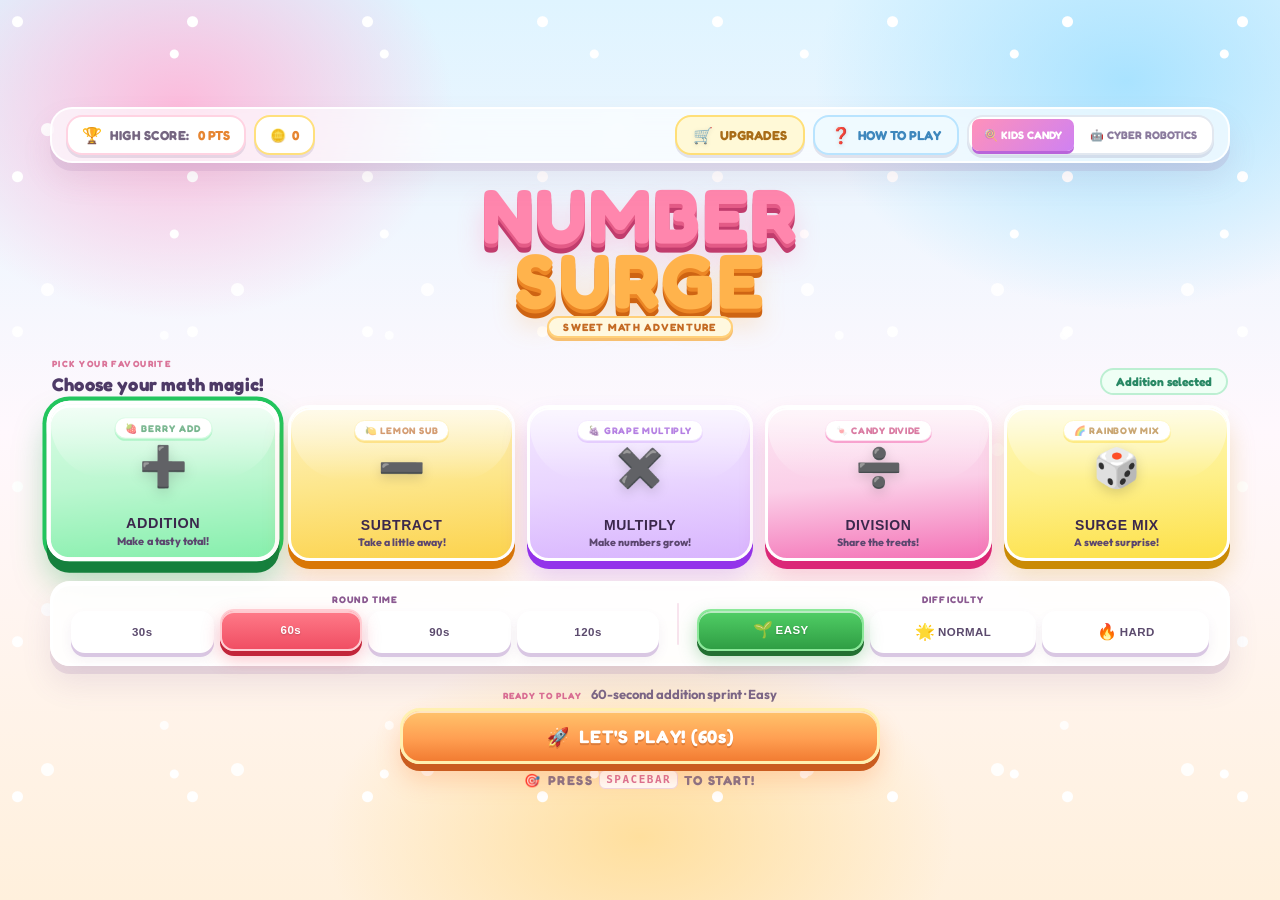
==== index.html @ a786bfa6 "Remove emojis from round time chips for clean centered text in both themes" ====
<!DOCTYPE html>
<html lang="en">

<head>
  <meta charset="UTF-8">
  <meta name="viewport" content="width=device-width, initial-scale=1.0, maximum-scale=1.0, user-scalable=no">
  <meta name="description"
    content="Number Surge — Fun and colorful math blitz game for kids! Solve floating equations and score combos!">
  <meta name="theme-color" content="#e8f4fd">
  <title>🎉 Number Surge — Kids Math Adventure! 🌈</title>
  <link rel="preconnect" href="https://fonts.googleapis.com">
  <link rel="preconnect" href="https://fonts.gstatic.com" crossorigin>
  <link
    href="https://fonts.googleapis.com/css2?family=Fredoka:wght@400;600;700;800;900&family=Outfit:wght@500;700;800;900&family=Press+Start+2P&family=Orbitron:wght@500;700;900&family=Rajdhani:wght@600;700&display=swap"
    rel="stylesheet">
  <link rel="stylesheet" href="style.css">
  <!-- CrazyGames HTML5 SDK v3 -->
  <script src="https://sdk.crazygames.com/crazygames-sdk-v3.js"></script>
</head>

<body>

  <!-- Background Ambient Particle Canvas -->
  <canvas id="ambient-canvas"></canvas>

  <div id="game-wrapper">

    <!-- ===== START SCREEN (AUTHENTIC ARCADE TITLE SCREEN) ===== -->
    <div id="start-screen" class="screen active">

      <!-- Top Title Screen Bar with Highscore and Theme Switcher -->
      <div class="title-top-bar">
        <div class="title-top-left-stats">
          <div class="title-highscore-pill">
            <span class="trophy-icon">🏆</span>
            <span class="hs-txt">HIGH SCORE:</span>
            <span id="start-highscore" class="hs-num">0 PTS</span>
          </div>
          <div class="title-coins-pill">
            <span class="coin-icon">🪙</span>
            <span id="coins-display" class="coin-num">0</span>
          </div>
        </div>

        <div class="title-actions-bar">
          <button id="shop-btn" class="shop-btn" aria-label="Shop & Upgrades" title="Shop & Upgrades"><span
              class="nav-icon nav-shop-icon" aria-hidden="true">🛒</span><span
              class="nav-label">UPGRADES</span></button>
          <button id="how-to-play-btn" class="help-btn" aria-label="How to Play" title="How to Play"><span
              class="nav-icon nav-help-icon" aria-hidden="true">❓</span><span class="nav-label">HOW TO
              PLAY</span></button>
          <div class="theme-switcher-bar">
            <button class="theme-btn active" data-theme="kids" title="Kids Candy Theme">🍭 KIDS CANDY</button>
            <button class="theme-btn" data-theme="robotics" title="Cyber Robotics Theme">🤖 CYBER ROBOTICS</button>
          </div>
        </div>
      </div>

      <!-- Main Arcade Title Core -->
      <div class="arcade-title-stage">

        <!-- 3D Extruded Logo Block -->
        <div class="title-logo-block">
          <div class="logo-deco logo-deco-left">🌟</div>
          <div class="logo-deco logo-deco-right">🌟</div>
          <h1 class="game-logo-3d">
            <span class="logo-row-1">NUMBER</span>
            <span class="logo-row-2">SURGE</span>
          </h1>
          <div class="logo-subline">SWEET MATH ADVENTURE</div>
        </div>

        <!-- Arcade Operation Mode Selector -->
        <div class="arcade-mode-panel">
          <div class="setup-section-heading">
            <div>
              <span class="eyebrow">PICK YOUR FAVOURITE</span>
              <h2>Choose your math magic!</h2>
            </div>
            <span class="selection-status" aria-live="polite">Addition selected</span>
          </div>
          <div class="arcade-mode-selector" id="mode-grid" role="group" aria-label="Game mode selector">
            <!-- Addition Card -->
            <button class="arcade-card mode-add active" data-mode="addition" aria-pressed="true">
              <div class="card-glow-bg"></div>
              <div class="card-pill">🍓 BERRY ADD</div>
              <div class="card-glyph">➕</div>
              <div class="card-info">
                <span class="card-name">ADDITION</span>
                <span class="card-tagline">Make a tasty total!</span>
              </div>
              <div class="card-check-tag">⭐ LET'S GO!</div>
            </button>

            <!-- Subtraction Card -->
            <button class="arcade-card mode-sub" data-mode="subtraction" aria-pressed="false">
              <div class="card-glow-bg"></div>
              <div class="card-pill">🍋 LEMON SUB</div>
              <div class="card-glyph">➖</div>
              <div class="card-info">
                <span class="card-name">SUBTRACT</span>
                <span class="card-tagline">Take a little away!</span>
              </div>
              <div class="card-check-tag">⭐ LET'S GO!</div>
            </button>

            <!-- Multiplication Card -->
            <button class="arcade-card mode-mult" data-mode="multiplication" aria-pressed="false">
              <div class="card-glow-bg"></div>
              <div class="card-pill">🍇 GRAPE MULTIPLY</div>
              <div class="card-glyph">✖️</div>
              <div class="card-info">
                <span class="card-name">MULTIPLY</span>
                <span class="card-tagline">Make numbers grow!</span>
              </div>
              <div class="card-check-tag">⭐ LET'S GO!</div>
            </button>

            <!-- Division Card -->
            <button class="arcade-card mode-div" data-mode="division" aria-pressed="false">
              <div class="card-glow-bg"></div>
              <div class="card-pill">🍬 CANDY DIVIDE</div>
              <div class="card-glyph">➗</div>
              <div class="card-info">
                <span class="card-name">DIVISION</span>
                <span class="card-tagline">Share the treats!</span>
              </div>
              <div class="card-check-tag">⭐ LET'S GO!</div>
            </button>

            <!-- Powers Card (Robotics Mode Only) -->
            <button class="arcade-card mode-pow" data-mode="powers" aria-pressed="false" style="display: none;">
              <div class="card-glow-bg"></div>
              <div class="card-pill">⚡ POWERS!</div>
              <div class="card-glyph">A<sup>B</sup></div>
              <div class="card-info">
                <span class="card-name">POWERS</span>
                <span class="card-tagline">🔋 Exponents!</span>
              </div>
              <div class="card-check-tag">⭐ LET'S GO!</div>
            </button>

            <!-- Surge Mix Card -->
            <button class="arcade-card mode-mix" data-mode="mixed" aria-pressed="false">
              <div class="card-glow-bg"></div>
              <div class="card-pill">🌈 RAINBOW MIX</div>
              <div class="card-glyph">🎲</div>
              <div class="card-info">
                <span class="card-name">SURGE MIX</span>
                <span class="card-tagline">A sweet surprise!</span>
              </div>
              <div class="card-check-tag">⭐ LET'S GO!</div>
            </button>
          </div>
        </div>

        <!-- Unified Settings Deck -->
        <div class="arcade-settings-bar">
          <!-- Time Subgroup -->
          <div class="settings-subgroup">
            <div class="settings-group-title">ROUND TIME</div>
            <div class="time-chips-grid" id="time-grid" role="group" aria-label="Round duration selector">
              <button class="time-chip" data-time="30" aria-pressed="false">
                <span class="time-chip-val">30s</span>
              </button>
              <button class="time-chip active" data-time="60" aria-pressed="true">
                <span class="time-chip-val">60s</span>
              </button>
              <button class="time-chip" data-time="90" aria-pressed="false">
                <span class="time-chip-val">90s</span>
              </button>
              <button class="time-chip" data-time="120" aria-pressed="false">
                <span class="time-chip-val">120s</span>
              </button>
            </div>
          </div>

          <!-- Divider -->
          <div class="settings-divider"></div>

          <!-- Difficulty Subgroup -->
          <div class="settings-subgroup">
            <div class="settings-group-title"> DIFFICULTY</div>
            <div class="time-chips-grid diff-grid" id="diff-grid" role="group" aria-label="Difficulty selector">
              <button class="time-chip active" data-diff="0" aria-pressed="true">
                <span class="time-chip-icon"></span>
                <span class="time-chip-val">EASY</span>
              </button>
              <button class="time-chip" data-diff="3" aria-pressed="false">
                <span class="time-chip-icon"></span>
                <span class="time-chip-val">NORMAL</span>
              </button>
              <button class="time-chip" data-diff="6" aria-pressed="false">
                <span class="time-chip-icon"></span>
                <span class="time-chip-val">HARD</span>
              </button>
            </div>
          </div>
        </div>

        <!-- Big Play Button -->
        <div class="arcade-cta-box">
          <p class="launch-summary"><span>READY TO PLAY</span> 60-second addition sprint · Easy</p>
          <button id="start-btn" class="arcade-play-button">
            <span class="play-btn-bevel"></span>
            <span class="play-btn-content">
              <span class="play-arrow"></span>
              <span id="play-btn-label" class="play-label">LET'S PLAY! (60s)</span>
            </span>
          </button>

          <div class="press-space-prompt">
            <span class="blink-dot"></span> PRESS <kbd>SPACEBAR</kbd> TO START!
          </div>
        </div>

      </div>

    </div>

    <!-- ===== MAIN GAMEPLAY SCREEN ===== -->
    <div id="game-screen" class="screen">

      <!-- TOP PLAYGROUND SCOREBOARD HUD -->
      <header id="arcade-hud">

        <!-- Left: Score Panel with Level Pill -->
        <div class="hud-dashboard-box" id="hud-score-box">
          <div class="hud-subhead">
            <span class="hud-tag">⭐ SCORE</span>
            <span class="hud-level-tag" id="level-indicator">LVL 1</span>
          </div>
          <div class="hud-number-digital" id="score-display">0 PTS</div>
        </div>

        <!-- Center: Round Timer & Speed Surge Bar -->
        <div class="hud-center-console">
          <div class="timer-orb-badge" id="timer-badge">
            <span class="timer-dial-icon"></span>
            <span class="timer-number" id="timer-display">60</span>
            <span class="timer-unit">s</span>
          </div>

          <div class="speed-surge-meter">
            <div class="speed-meter-track">
              <div id="speed-meter-bar"></div>
            </div>
            <div class="speed-meter-label">⚡ SPEED SURGE</div>
          </div>
        </div>

        <!-- Right: Combo Flame, Shield & Controls -->
        <div class="hud-right-cluster">
          <div id="hud-shield-indicator" class="hud-shield-badge" title="Combo Shield Active" style="display: none;">
            <span class="shield-badge-icon">🛡️</span>
            <span id="shield-count" class="shield-badge-count">1</span>
          </div>

          <div class="hud-dashboard-box" id="hud-combo-box">
            <div class="hud-subhead">
              <span class="hud-tag">🔥 STREAK</span>
            </div>
            <div class="hud-combo-val" id="combo-display">
              <span id="combo-flame" class="combo-flame">⭐</span>
              <span id="combo-num">0x</span>
            </div>
          </div>

          <div class="hud-btn-group">
            <button id="pause-btn" class="hud-control-btn" aria-label="Pause game" title="Pause Game">⏸️</button>
            <button id="sound-toggle" class="hud-control-btn" aria-label="Toggle sound" title="Toggle sound">
              <span id="sound-icon">🔊</span>
            </button>
          </div>
        </div>

      </header>

      <!-- DYNAMIC EQUATION CONSOLE (PLAYFUL PUZZLE MACHINE) -->
      <div id="equation-dock">
        <div class="dock-inner">

          <div class="dock-mode-indicator">
            <span class="indicator-led"></span>
            <span id="mode-badge" class="mode-badge-pill">ADDITION</span>
          </div>

          <div class="equation-slots-rig">
            <!-- Operand Slot 1 -->
            <div class="slot-housing">
              <div class="slot-label">BUBBLE 1</div>
              <div class="slot slot-operand" id="slot-a" data-slot="A">?</div>
            </div>

            <!-- Operator Symbol -->
            <div class="op-sign-badge" id="op-symbol">+</div>

            <!-- Operand Slot 2 -->
            <div class="slot-housing">
              <div class="slot-label">BUBBLE 2</div>
              <div class="slot slot-operand" id="slot-b" data-slot="B">?</div>
            </div>

            <!-- Equals Symbol -->
            <div class="eq-sign-badge">=</div>

            <!-- Target Goal Display -->
            <div class="slot-housing slot-housing-target">
              <div class="slot-label slot-label-gold">⭐ TARGET GOAL</div>
              <div class="slot slot-target" id="slot-target">40</div>
            </div>
          </div>

          <!-- Dynamic Action Feedback Toast -->
          <div id="speed-toast" class="speed-toast" aria-live="polite">⚡ SPEED SURGE +20</div>
        </div>
      </div>

      <!-- RIVER / GAME AREA -->
      <main id="river" role="application" aria-label="Number Surge live river">
        <div class="river-sky-decor">
          <div class="sky-cloud cloud-1">☁️</div>
          <div class="sky-cloud cloud-2">☁️</div>
          <div class="sky-cloud cloud-3">☁️</div>
          <div class="sky-star star-1">✨</div>
          <div class="sky-star star-2">⭐</div>
          <div class="sky-star star-3">✨</div>
        </div>

        <!-- Freeze Timer Frost Overlay -->
        <div id="freeze-overlay" class="freeze-overlay" style="display: none;">
          <div class="freeze-glow"></div>
          <div class="freeze-pill">❄️ TIME FROZEN! ❄️</div>
        </div>

        <div class="river-grid-bg"></div>
        <!-- Floating orbs injected by script.js -->
      </main>

      <!-- PAUSE OVERLAY MODAL -->
      <div id="pause-modal" class="pause-modal">
        <div class="pause-card">
          <div class="pause-icon">⏸️ 🍦 </div>
          <h3 class="pause-title">TAKING A BREAK! 😊</h3>
          <p class="pause-desc">Game is resting! 💤 Come back soon!</p>
          <div class="pause-actions">
            <button id="resume-btn" class="arcade-play-button">
              <span class="play-btn-content">🚀 KEEP PLAYING!</span>
            </button>
            <button id="pause-menu-btn" class="arcade-secondary-btn">
              <span>🏠 GO HOME</span>
            </button>
          </div>
        </div>
      </div>

    </div>

    <!-- ===== GAME OVER SCREEN (CHEERFUL RESULTS STAGE) ===== -->
    <div id="gameover-screen" class="screen">
      <div class="gameover-stage">

        <div class="go-header">
          <div class="gameover-banner">🎊 ROUND COMPLETE! 🎊</div>
          <h2 class="gameover-title">YOU DID IT! 🎉</h2>
          <div class="gameover-stars">⭐ ⭐ ⭐</div>
          <div id="rank-badge" class="rank-badge">🌟 SUPERSTAR ⭐⭐</div>
        </div>

        <!-- Stats Breakdown Matrix -->
        <div class="stats-matrix">

          <div class="stat-card stat-main">
            <div class="stat-icon">🏆</div>
            <div class="stat-data">
              <div class="stat-sub">TOTAL SCORE</div>
              <div class="stat-big" id="final-score">0 PTS</div>
            </div>
            <div id="new-record-badge" class="new-record-pill">⭐ NEW RECORD! ⭐</div>
          </div>

          <div class="stats-mini-grid">
            <div class="mini-stat">
              <span class="m-icon">🎯</span>
              <span class="m-label">ACCURACY</span>
              <span class="m-val" id="final-accuracy">0%</span>
            </div>
            <div class="mini-stat">
              <span class="m-icon">⭐</span>
              <span class="m-label">SOLVED</span>
              <span class="m-val" id="final-solved">0</span>
            </div>
            <div class="mini-stat">
              <span class="m-icon">🔥</span>
              <span class="m-label">BEST STREAK</span>
              <span class="m-val" id="final-combo">0x</span>
            </div>
            <div class="mini-stat">
              <span class="m-icon">🪙</span>
              <span class="m-label">COINS WON</span>
              <span class="m-val" id="final-coins">+0</span>
            </div>
          </div>

        </div>

        <!-- CrazyGames Rewarded Video Bonus Actions -->
        <div class="gameover-reward-actions">
          <button id="double-coins-btn" class="arcade-reward-btn">
            <span class="reward-tag">⚡ 2X BONUS</span>
            <span class="reward-content">
              <span class="reward-icon">📺</span>
              <span>DOUBLE COINS (2x)</span>
            </span>
          </button>

          <button id="revive-btn" class="arcade-reward-btn btn-revive">
            <span class="reward-tag">❤️ EXTRA TIME</span>
            <span class="reward-content">
              <span class="reward-icon">📺</span>
              <span>REVIVE (+30s)</span>
            </span>
          </button>
        </div>

        <!-- Action Buttons -->
        <div class="gameover-actions">
          <button id="play-again-btn" class="arcade-play-button">
            <span class="play-btn-bevel"></span>
            <span class="play-btn-content">
              <span>🚀 PLAY AGAIN!</span>
            </span>
          </button>

          <button id="menu-btn" class="arcade-secondary-btn">
            <span>🏠 HOME MENU</span>
          </button>
        </div>

      </div>
    </div>

    <!-- HOW TO PLAY MODAL (COOLMATH & CRAZYGAMES COMPLIANT) -->
    <div id="how-to-play-modal" class="pause-modal" role="dialog" aria-modal="true" aria-labelledby="how-to-play-title">
      <div class="pause-card how-to-play-card">
        <div class="guide-hero">
          <div class="guide-orb" aria-hidden="true">?</div>
          <div>
            <span class="guide-eyebrow">QUICK START</span>
            <h3 id="how-to-play-title" class="how-to-play-title">HOW TO PLAY</h3>
          </div>
        </div>
        <p class="guide-intro">Match the numbers, build your streak, and beat your best score.</p>

        <div class="how-to-play-steps">
          <div class="instruction-step">
            <div class="step-badge">1</div>
            <div class="step-content">
              <strong>Read the target:</strong> Look at the equation at the top (for example <code>_ + _ = 40</code>).
            </div>
          </div>
          <div class="instruction-step">
            <div class="step-badge">2</div>
            <div class="step-content">
              <strong>Choose two orbs:</strong> Tap the pair of floating numbers that solves it.
            </div>
          </div>
          <div class="instruction-step">
            <div class="step-badge">3</div>
            <div class="step-content">
              <strong>Catch power-ups:</strong>
              <div
                style="margin-top: 4px; display: grid; grid-template-columns: 1fr 1fr; gap: 4px; font-size: 12px; line-height: 1.4;">
                <span>💣 <b>Bomb:</b> Instant Solve</span>
                <span>❄️ <b>Freeze:</b> 5s Time Freeze</span>
                <span>💡 <b>Radar:</b> Glowing Hints</span>
                <span>🛡️ <b>Shield:</b> Protects Streak</span>
                <span>🪙 <b>Coins:</b> Instant +15 Coins</span>
              </div>
            </div>
          </div>
          <div class="instruction-step">
            <div class="step-badge">4</div>
            <div class="step-content">
              <strong>Grow your collection:</strong> Spend coins on upgrades and collectible orb skins.
            </div>
          </div>
        </div>

        <div class="pause-actions">
          <button id="close-how-to-play-btn" class="arcade-play-button">
            <span class="play-btn-content">🚀 GOT IT, LET'S PLAY!</span>
          </button>
        </div>
      </div>
    </div>

    <!-- ===== 🛒 SURGE SHOP & UPGRADES MODAL ===== -->
    <div id="shop-modal" class="pause-modal" role="dialog" aria-modal="true" aria-labelledby="shop-title">
      <div class="pause-card shop-card">

        <div class="shop-header">
          <div class="shop-header-left">
            <div class="shop-icon">🛒</div>
            <div>
              <h3 id="shop-title" class="shop-title">SURGE SHOP</h3>
              <div class="shop-sub">Power up your stats & unlock custom orb skins!</div>
            </div>
          </div>
          <div class="shop-coins-badge">
            <span class="coin-icon">🪙</span>
            <span id="shop-coins-val">0</span>
          </div>
        </div>

        <!-- Shop Navigation Tabs -->
        <div class="shop-tabs">
          <button class="shop-tab active" data-tab="upgrades">⚡ PERK UPGRADES</button>
          <button class="shop-tab" data-tab="skins">🎨 ORB SKINS</button>
        </div>

        <!-- Tab 1: Upgrades Content -->
        <div id="shop-tab-upgrades" class="shop-tab-content active">
          <div class="upgrades-grid">
            <!-- 1. Time Booster -->
            <div class="upgrade-item" data-upgrade="timeBoost">
              <div class="u-icon">⏱️</div>
              <div class="u-info">
                <div class="u-name">TIME SURGE</div>
                <div class="u-desc">+5s Base round duration per level</div>
                <div class="u-level" id="u-timeBoost-level">Level 0/5</div>
              </div>
              <button class="u-buy-btn" data-upgrade="timeBoost">
                <span class="u-cost-icon">🪙</span>
                <span class="u-cost-val" id="u-timeBoost-cost">50</span>
              </button>
            </div>

            <!-- 2. Combo Shield -->
            <div class="upgrade-item" data-upgrade="comboShield">
              <div class="u-icon">🛡️</div>
              <div class="u-info">
                <div class="u-name">STREAK SHIELD</div>
                <div class="u-desc">Start round with 1 shield (absorbs 1 mistake)</div>
                <div class="u-level" id="u-comboShield-level">Level 0/1</div>
              </div>
              <button class="u-buy-btn" data-upgrade="comboShield">
                <span class="u-cost-icon">🪙</span>
                <span class="u-cost-val" id="u-comboShield-cost">120</span>
              </button>
            </div>

            <!-- 3. Speed Extender -->
            <div class="upgrade-item" data-upgrade="speedBoost">
              <div class="u-icon">⚡</div>
              <div class="u-info">
                <div class="u-name">SPEED EXTENDER</div>
                <div class="u-desc">+1.5s longer window for max speed points</div>
                <div class="u-level" id="u-speedBoost-level">Level 0/4</div>
              </div>
              <button class="u-buy-btn" data-upgrade="speedBoost">
                <span class="u-cost-icon">🪙</span>
                <span class="u-cost-val" id="u-speedBoost-cost">75</span>
              </button>
            </div>

            <!-- 4. Coin Multiplier -->
            <div class="upgrade-item" data-upgrade="coinMult">
              <div class="u-icon">🪙</div>
              <div class="u-info">
                <div class="u-name">COIN MULTIPLIER</div>
                <div class="u-desc">+25% bonus coins from all solved equations</div>
                <div class="u-level" id="u-coinMult-level">Level 0/4</div>
              </div>
              <button class="u-buy-btn" data-upgrade="coinMult">
                <span class="u-cost-icon">🪙</span>
                <span class="u-cost-val" id="u-coinMult-cost">100</span>
              </button>
            </div>
          </div>
        </div>

        <!-- Tab 2: Orb Skins Content -->
        <div id="shop-tab-skins" class="shop-tab-content">
          <div class="skins-grid">
            <!-- Skin 1: Classic Bubble (Default / Free) -->
            <div class="skin-item active" data-skin="classic">
              <div class="skin-preview skin-classic">
                <div class="bubble-shine"></div>
                <span class="bubble-num skin-classic-icon">🍓</span>
              </div>
              <div class="skin-name skin-classic-name">CLASSIC BUBBLE</div>
              <button class="skin-action-btn" data-skin="classic">EQUIPPED</button>
            </div>

            <!-- Skin 2: Candy Swirl (Striped Candy Option) -->
            <div class="skin-item" data-skin="candy">
              <div class="skin-preview skin-candy">
                <div class="bubble-shine"></div>
                <span class="bubble-num">🍬</span>
              </div>
              <div class="skin-name">CANDY SWIRL</div>
              <button class="skin-action-btn btn-buy" data-skin="candy" data-cost="50">🪙 50</button>
            </div>

            <!-- Skin 3: Cyber Neon -->
            <div class="skin-item" data-skin="cyber">
              <div class="skin-preview skin-cyber">
                <div class="bubble-shine"></div>
                <span class="bubble-num">8</span>
              </div>
              <div class="skin-name">CYBER NEON</div>
              <button class="skin-action-btn btn-buy" data-skin="cyber" data-cost="100">🪙 100</button>
            </div>

            <!-- Skin 4: Magma Surge -->
            <div class="skin-item" data-skin="magma">
              <div class="skin-preview skin-magma">
                <div class="bubble-shine"></div>
                <span class="bubble-num">9</span>
              </div>
              <div class="skin-name">MAGMA SURGE</div>
              <button class="skin-action-btn btn-buy" data-skin="magma" data-cost="200">🪙 200</button>
            </div>

            <!-- Skin 5: Glacial Frost -->
            <div class="skin-item" data-skin="frost">
              <div class="skin-preview skin-frost">
                <div class="bubble-shine"></div>
                <span class="bubble-num">4</span>
              </div>
              <div class="skin-name">GLACIAL FROST</div>
              <button class="skin-action-btn btn-buy" data-skin="frost" data-cost="300">🪙 300</button>
            </div>

            <!-- Skin 6: Golden Royale -->
            <div class="skin-item" data-skin="gold">
              <div class="skin-preview skin-gold">
                <div class="bubble-shine"></div>
                <span class="bubble-num">👑</span>
              </div>
              <div class="skin-name">GOLDEN ROYALE</div>
              <button class="skin-action-btn btn-buy" data-skin="gold" data-cost="500">🪙 500</button>
            </div>

            <!-- Skin 7: Galaxy Nebula -->
            <div class="skin-item" data-skin="galaxy">
              <div class="skin-preview skin-galaxy">
                <div class="bubble-shine"></div>
                <span class="bubble-num">✨</span>
              </div>
              <div class="skin-name">GALAXY NEBULA</div>
              <button class="skin-action-btn btn-buy" data-skin="galaxy" data-cost="750">🪙 750</button>
            </div>
          </div>
        </div>

        <div class="pause-actions">
          <button id="close-shop-btn" class="arcade-play-button">
            <span class="play-btn-content">🚀 BACK TO GAME</span>
          </button>
        </div>

      </div>
    </div>

  </div>

  <script src="script.js"></script>
</body>

</html>
---- style.css ----
/* ========================================================
   Number Surge — Playful Kids Math Adventure Theme
   Bright candy colors, bouncy bubble number pieces,
   cheerful sky backgrounds, and fun rounded UI.
   ======================================================== */

/* ─── Design Tokens ─────────────────────────────────────── */
:root {
  /* Bright Cheerful Sky & Candy Backdrops */
  --bg-deep:        #e8f4fd;
  --bg-surface:     #f0f7ff;
  --bg-panel:       rgba(255, 255, 255, 0.92);
  --border-subtle:  rgba(0, 0, 0, 0.08);
  --border-accent:  #ff9f43;

  /* Candy Colors */
  --candy-orange:   #ff9f43;
  --candy-orange-l: #ffd093;
  --candy-orange-d: #e67e22;
  --candy-orange-s: #cc6600;

  --candy-pink:     #ff6b8a;
  --candy-green:    #2ed573;
  --candy-green-l:  #7bed9f;
  --candy-blue:     #45aaf2;
  --candy-purple:   #a55eea;
  --candy-yellow:   #fed330;
  --candy-red:      #fc5c65;
  --candy-teal:     #26de81;
  
  --text-pure:      #2d3436;
  --text-main:      #2d3436;
  --text-dim:       #636e72;
  --text-muted:     #b2bec3;

  /* Typography */
  --font-hud:       'Fredoka', 'Outfit', 'Segoe UI', system-ui, -apple-system, BlinkMacSystemFont, sans-serif;
  --font-retro:     'Press Start 2P', 'Rajdhani', 'Courier New', monospace;
  --font-body:      'Outfit', 'Fredoka', 'Segoe UI', system-ui, -apple-system, BlinkMacSystemFont, sans-serif;

  /* Sizing */
  --orb-size:       68px;
  --dock-height:    82px;
  --hud-height:     68px;
}

/* ─── Global Reset & Body ──────────────────────────────── */
*, *::before, *::after {
  box-sizing: border-box;
  margin: 0;
  padding: 0;
  user-select: none;
  -webkit-user-select: none;
}

html, body {
  width: 100%;
  height: 100%;
  overflow: hidden;
  background-color: var(--bg-deep);
  color: var(--text-main);
  font-family: var(--font-body);
  -webkit-font-smoothing: antialiased;
}

/* Background Particle Canvas */
#ambient-canvas {
  position: fixed;
  inset: 0;
  width: 100vw;
  height: 100vh;
  pointer-events: none;
  z-index: 1;
  opacity: 0.35;
}

body.theme-robotics #ambient-canvas {
  opacity: 0.85;
}

#game-wrapper {
  position: relative;
  width: 100%;
  height: 100%;
  z-index: 2;
}

/* ─── Screen Manager ───────────────────────────────────── */
.screen {
  display: none;
  position: absolute;
  inset: 0;
  width: 100%;
  height: 100%;
  flex-direction: column;
  align-items: center;
  justify-content: center;
}

.screen.active {
  display: flex !important;
  animation: screenFadeIn 0.35s cubic-bezier(0.16, 1, 0.3, 1) forwards;
}

@keyframes screenFadeIn {
  from { opacity: 0; transform: scale(0.96); }
  to   { opacity: 1; transform: scale(1); }
}

/* ========================================================
   🌈 PLAYFUL KIDS TITLE SCREEN
   ======================================================== */
#start-screen {
  display: none;
  flex-direction: column;
  justify-content: flex-start;
  align-items: center;
  padding: 16px 20px 24px 20px;
  background: 
    radial-gradient(ellipse 80% 60% at 50% 20%, rgba(255, 214, 109, 0.35) 0%, transparent 60%),
    radial-gradient(ellipse 60% 50% at 20% 80%, rgba(255, 107, 138, 0.2) 0%, transparent 50%),
    radial-gradient(ellipse 50% 40% at 80% 70%, rgba(69, 170, 242, 0.2) 0%, transparent 50%),
    linear-gradient(180deg, #c8e6ff 0%, #e8f4fd 35%, #fff5e6 70%, #ffe8d6 100%);
  overflow-y: auto;
  box-sizing: border-box;
}

#start-screen.active {
  display: flex;
}

.title-top-bar {
  width: 100%;
  max-width: 860px;
  display: flex;
  justify-content: space-between;
  align-items: center;
  z-index: 20;
  margin-bottom: 14px;
  padding: 0 4px;
  box-sizing: border-box;
  gap: 12px;
}

.title-top-left-stats {
  display: flex;
  align-items: center;
  gap: 10px;
  flex-wrap: nowrap;
  flex-shrink: 0;
}

.title-highscore-pill {
  display: inline-flex;
  align-items: center;
  gap: 8px;
  height: 38px;
  background: #ffffff;
  border: 2.5px solid #fed7aa;
  border-radius: 20px;
  padding: 0 14px;
  font-family: var(--font-hud);
  font-size: 13px;
  font-weight: 800;
  box-shadow: 0 4px 0 #fdba74;
  white-space: nowrap;
  box-sizing: border-box;
}

.trophy-icon { font-size: 16px; }
.hs-txt { color: var(--text-dim); letter-spacing: 0.5px; }
.hs-num { color: var(--candy-orange); font-weight: 900; }

.title-coins-pill {
  display: inline-flex;
  align-items: center;
  gap: 6px;
  height: 38px;
  background: #ffffff;
  border: 2.5px solid #fde047;
  border-radius: 20px;
  padding: 0 14px;
  font-family: var(--font-hud);
  font-size: 13px;
  font-weight: 800;
  color: #ca8a04;
  box-shadow: 0 4px 0 #facc15;
  white-space: nowrap;
  box-sizing: border-box;
}

.title-coins-pill .coin-num {
  font-weight: 900;
  color: #a16207;
}

.title-actions-bar {
  display: flex;
  align-items: center;
  gap: 10px;
  flex-wrap: nowrap;
  flex-shrink: 0;
}

.shop-btn {
  display: inline-flex;
  align-items: center;
  justify-content: center;
  gap: 6px;
  height: 38px;
  background: linear-gradient(180deg, #fef9c3 0%, #fef08a 50%, #fde047 100%);
  border: 2.5px solid #eab308;
  border-radius: 20px;
  padding: 0 16px;
  font-family: var(--font-hud);
  font-size: 13px;
  font-weight: 900;
  color: #854d0e;
  box-shadow: 0 4px 0 #ca8a04;
  cursor: pointer;
  transition: all 0.16s cubic-bezier(0.34, 1.56, 0.64, 1);
  white-space: nowrap;
  box-sizing: border-box;
}

.shop-btn:hover {
  transform: translateY(-2px);
  background: linear-gradient(180deg, #ffffff 0%, #fef08a 100%);
  box-shadow: 0 6px 0 #a16207;
}

.shop-btn:active {
  transform: translateY(2px);
  box-shadow: 0 1px 0 #ca8a04;
}

.help-btn {
  display: inline-flex;
  align-items: center;
  justify-content: center;
  gap: 6px;
  height: 38px;
  background: #ffffff;
  border: 2.5px solid #7dd3fc;
  border-radius: 20px;
  padding: 0 16px;
  font-family: var(--font-hud);
  font-size: 13px;
  font-weight: 800;
  color: #0284c7;
  box-shadow: 0 4px 0 #38bdf8;
  cursor: pointer;
  transition: all 0.16s cubic-bezier(0.34, 1.56, 0.64, 1);
  white-space: nowrap;
  box-sizing: border-box;
}

.help-btn:hover {
  transform: translateY(-2px);
  background: #f0f9ff;
  border-color: #38bdf8;
  box-shadow: 0 6px 0 #0284c7;
}

.help-btn:active {
  transform: translateY(2px);
  box-shadow: 0 1px 0 #38bdf8;
}

.theme-switcher-bar {
  display: inline-flex;
  align-items: center;
  height: 38px;
  background: #ffffff;
  border: 2.5px solid #e2e8f0;
  padding: 3px;
  border-radius: 20px;
  box-shadow: 0 4px 0 #cbd5e1;
  z-index: 10;
  box-sizing: border-box;
  gap: 4px;
}

.theme-btn {
  height: 100%;
  padding: 0 12px;
  border: none;
  border-radius: 14px;
  background: transparent;
  color: #64748b;
  font-family: var(--font-hud);
  font-weight: 800;
  font-size: 12px;
  cursor: pointer;
  transition: all 0.16s ease;
  display: inline-flex;
  align-items: center;
  gap: 4px;
  white-space: nowrap;
  box-sizing: border-box;
}

.theme-btn:hover {
  color: #334155;
}

.theme-btn.active {
  background: #a55eea;
  color: #ffffff;
  box-shadow: 0 2px 6px rgba(165, 94, 234, 0.4);
}

.arcade-title-stage {
  width: 100%;
  max-width: 860px;
  display: flex;
  flex-direction: column;
  align-items: center;
  justify-content: center;
  gap: 14px;
  z-index: 5;
  margin: 0 auto;
}

.title-logo-block {
  text-align: center;
  position: relative;
}

.game-logo-3d {
  font-family: var(--font-hud);
  font-weight: 900;
  font-size: clamp(2.6rem, 6vw, 3.6rem);
  line-height: 0.92;
  letter-spacing: 1.5px;
}

.logo-row-1 {
  display: block;
  color: #ff6b8a;
  text-shadow: 
    0 3px 0 #e84865,
    0 6px 0 #c13055,
    0 10px 20px rgba(255, 107, 138, 0.4);
}

.logo-row-2 {
  display: block;
  color: var(--candy-orange);
  text-shadow: 
    0 3px 0 var(--candy-orange-d),
    0 6px 0 var(--candy-orange-s),
    0 10px 20px rgba(255, 159, 67, 0.4);
}

.logo-subline {
  font-family: var(--font-hud);
  font-size: 12px;
  font-weight: 900;
  letter-spacing: 1px;
  color: #c2410c;
  margin-top: 4px;
  background: #ffedd5;
  padding: 3px 14px;
  border-radius: 20px;
  border: 2px solid #fdba74;
  display: inline-block;
  box-shadow: 0 3px 0 #fed7aa;
}

.logo-deco {
  display: none;
}

.logo-emoji-row {
  display: none;
}

/* Mode Selector */
.arcade-mode-panel {
  width: 100%;
}

.panel-header {
  display: none;
}

/* ─── Ultra-Cartoonish 3D Kids Mode Cards ────────────────── */
.arcade-mode-selector {
  display: grid;
  grid-template-columns: repeat(5, 1fr);
  gap: 12px;
  width: 100%;
}

.arcade-card {
  position: relative;
  background: #ffffff;
  border: 3px solid #e2e8f0;
  border-radius: 18px;
  padding: 10px 6px 8px 6px;
  display: flex;
  flex-direction: column;
  align-items: center;
  justify-content: space-between;
  gap: 4px;
  cursor: pointer;
  transition: transform 0.16s cubic-bezier(0.34, 1.56, 0.64, 1), box-shadow 0.16s ease;
  color: var(--text-dim);
  box-shadow: 0 6px 0 #cbd5e1, 0 8px 16px rgba(0, 0, 0, 0.06);
  min-height: 105px;
  overflow: hidden;
}

.arcade-card:hover {
  transform: translateY(-4px);
  box-shadow: 0 10px 0 #cbd5e1, 0 14px 20px rgba(0, 0, 0, 0.1);
}

.arcade-card.active {
  transform: translateY(3px);
  box-shadow: 0 3px 0 #cbd5e1;
}

.card-pill {
  font-family: var(--font-hud);
  font-size: 9px;
  font-weight: 900;
  padding: 3px 8px;
  border-radius: 10px;
  background: #f1f5f9;
  color: #64748b;
  box-shadow: 0 2px 0 rgba(0, 0, 0, 0.06);
}

.card-glyph {
  font-size: 28px;
  line-height: 1;
  filter: drop-shadow(0 3px 6px rgba(0, 0, 0, 0.12));
}

.card-info {
  display: flex;
  flex-direction: column;
  align-items: center;
  gap: 1px;
}

.card-name {
  font-family: var(--font-hud);
  font-size: 11px;
  font-weight: 900;
  letter-spacing: 0.5px;
}

.mode-add .card-name { color: #10b981; text-shadow: 0 1.5px 0 #a7f3d0; }
.mode-sub .card-name { color: #f97316; text-shadow: 0 1.5px 0 #fed7aa; }
.mode-mult .card-name { color: #a855f7; text-shadow: 0 1.5px 0 #e9d5ff; }
.mode-div .card-name { color: #f43f5e; text-shadow: 0 1.5px 0 #fecdd3; }
.mode-mix .card-name { color: #ca8a04; text-shadow: 0 1.5px 0 #fef08a; }

.card-tagline {
  display: none;
}

.card-check-tag { display: none; }

/* Playful Hover Bounce & Wobble */
.arcade-card:hover {
  transform: translateY(-8px) scale(1.05) rotate(-2deg);
  box-shadow: 0 14px 0 #cbd5e1, 0 20px 30px rgba(0, 0, 0, 0.12);
}

.arcade-card:nth-child(even):hover {
  transform: translateY(-8px) scale(1.05) rotate(2deg);
}

.arcade-card:hover .card-glyph {
  transform: scale(1.25) rotate(8deg);
}

/* Active Pressed / Selected State */
.arcade-card.active {
  transform: translateY(4px);
}

.arcade-card.active .card-check-tag {
  opacity: 1;
  transform: translateY(0);
}

.arcade-card.active .card-glow-bg {
  opacity: 0.25;
}

/* ── 1. Addition (Fresh Lime / Mint) ── */
.mode-add { 
  border-color: #a7f3d0; 
  box-shadow: 0 8px 0 #6ee7b7, 0 12px 24px rgba(46, 213, 115, 0.15);
}
.mode-add:hover { border-color: #34d399; box-shadow: 0 14px 0 #10b981, 0 20px 30px rgba(46, 213, 115, 0.25); }
.mode-add .card-glyph { color: #10b981; }
.mode-add .card-pill { background: #d1fae5; color: #047857; }
.mode-add.active {
  background: linear-gradient(180deg, #ecfdf5 0%, #d1fae5 100%);
  border-color: #10b981;
  box-shadow: 0 4px 0 #059669, 0 0 24px rgba(16, 185, 129, 0.35);
}
.mode-add.active .card-pill { background: #10b981; color: #ffffff; }
.mode-add.active .card-name { color: #065f46; }
.mode-add.active .card-tagline { color: #059669; }
.mode-add.active .card-check-tag { background: #10b981; color: #ffffff; }
.mode-add .card-glow-bg { background: radial-gradient(circle at 50% 30%, #10b981, transparent 70%); }

/* ── 2. Subtraction (Sunny Tangerine) ── */
.mode-sub { 
  border-color: #fed7aa; 
  box-shadow: 0 8px 0 #fdba74, 0 12px 24px rgba(255, 159, 67, 0.15);
}
.mode-sub:hover { border-color: #fb923c; box-shadow: 0 14px 0 #f97316, 0 20px 30px rgba(255, 159, 67, 0.25); }
.mode-sub .card-glyph { color: #f97316; }
.mode-sub .card-pill { background: #ffedd5; color: #c2410c; }
.mode-sub.active {
  background: linear-gradient(180deg, #fff7ed 0%, #ffedd5 100%);
  border-color: #f97316;
  box-shadow: 0 4px 0 #c2410c, 0 0 24px rgba(249, 115, 22, 0.35);
}
.mode-sub.active .card-pill { background: #f97316; color: #ffffff; }
.mode-sub.active .card-name { color: #9a3412; }
.mode-sub.active .card-tagline { color: #c2410c; }
.mode-sub.active .card-check-tag { background: #f97316; color: #ffffff; }
.mode-sub .card-glow-bg { background: radial-gradient(circle at 50% 30%, #f97316, transparent 70%); }

/* ── 3. Multiplication (Grape Purple) ── */
.mode-mult { 
  border-color: #e9d5ff; 
  box-shadow: 0 8px 0 #d8b4fe, 0 12px 24px rgba(165, 94, 234, 0.15);
}
.mode-mult:hover { border-color: #c084fc; box-shadow: 0 14px 0 #a855f7, 0 20px 30px rgba(165, 94, 234, 0.25); }
.mode-mult .card-glyph { color: #a855f7; }
.mode-mult .card-pill { background: #f3e8ff; color: #7e22ce; }
.mode-mult.active {
  background: linear-gradient(180deg, #faf5ff 0%, #f3e8ff 100%);
  border-color: #a855f7;
  box-shadow: 0 4px 0 #7e22ce, 0 0 24px rgba(168, 85, 247, 0.35);
}
.mode-mult.active .card-pill { background: #a855f7; color: #ffffff; }
.mode-mult.active .card-name { color: #581c87; }
.mode-mult.active .card-tagline { color: #7e22ce; }
.mode-mult.active .card-check-tag { background: #a855f7; color: #ffffff; }
.mode-mult .card-glow-bg { background: radial-gradient(circle at 50% 30%, #a855f7, transparent 70%); }

/* ── 4. Division (Bubblegum Pink) ── */
.mode-div { 
  border-color: #fecdd3; 
  box-shadow: 0 8px 0 #fda4af, 0 12px 24px rgba(255, 107, 138, 0.15);
}
.mode-div:hover { border-color: #fb7185; box-shadow: 0 14px 0 #f43f5e, 0 20px 30px rgba(255, 107, 138, 0.25); }
.mode-div .card-glyph { color: #f43f5e; }
.mode-div .card-pill { background: #ffe4e6; color: #be123c; }
.mode-div.active {
  background: linear-gradient(180deg, #fff1f2 0%, #ffe4e6 100%);
  border-color: #f43f5e;
  box-shadow: 0 4px 0 #be123c, 0 0 24px rgba(244, 63, 94, 0.35);
}
.mode-div.active .card-pill { background: #f43f5e; color: #ffffff; }
.mode-div.active .card-name { color: #881337; }
.mode-div.active .card-tagline { color: #be123c; }
.mode-div.active .card-check-tag { background: #f43f5e; color: #ffffff; }
.mode-div .card-glow-bg { background: radial-gradient(circle at 50% 30%, #f43f5e, transparent 70%); }

/* ── 5. Surge Mix (Sunny Rainbow Gold) ── */
.mode-mix { 
  border-color: #fef08a; 
  box-shadow: 0 8px 0 #fde047, 0 12px 24px rgba(254, 211, 48, 0.2);
}
.mode-mix:hover { border-color: #facc15; box-shadow: 0 14px 0 #eab308, 0 20px 30px rgba(254, 211, 48, 0.3); }
.mode-mix .card-glyph { color: #ca8a04; animation: sparkPulse 0.9s infinite alternate; }
.mode-mix .card-pill { background: #fef9c3; color: #854d0e; }
.mode-mix.active {
  background: linear-gradient(180deg, #fefce8 0%, #fef9c3 100%);
  border-color: #eab308;
  box-shadow: 0 4px 0 #a16207, 0 0 24px rgba(234, 179, 8, 0.4);
}
.mode-mix.active .card-pill { background: #eab308; color: #ffffff; }
.mode-mix.active .card-name { color: #713f12; }
.mode-mix.active .card-tagline { color: #a16207; }
.mode-mix.active .card-check-tag { background: #eab308; color: #ffffff; }
.mode-mix .card-glow-bg { background: radial-gradient(circle at 50% 30%, #eab308, transparent 70%); }

@media (max-width: 580px) {
  .title-top-bar {
    flex-direction: column;
    gap: 8px;
  }
  .arcade-mode-selector {
    grid-template-columns: repeat(2, 1fr);
  }
  .mode-mix { grid-column: span 2; }
}

/* ─── Chunky 3D Cartoon Round Timer Chips ────────────────── */
/* ========================================================
   ⚙️ UNIFIED ARCADE SETTINGS DECK (TIME & DIFFICULTY)
   ======================================================== */
.arcade-settings-bar {
  width: 100%;
  display: grid;
  grid-template-columns: 1.15fr auto 1fr;
  gap: 14px;
  align-items: center;
  background: rgba(255, 255, 255, 0.85);
  border: 2.5px solid #fed7aa;
  border-radius: 20px;
  padding: 10px 16px;
  box-shadow: 0 4px 0 #fdba74, 0 8px 18px rgba(255, 159, 67, 0.08);
  box-sizing: border-box;
}

.settings-subgroup {
  display: flex;
  flex-direction: column;
  gap: 6px;
}

.settings-divider {
  width: 2px;
  height: 44px;
  background: #fdba74;
  border-radius: 2px;
  opacity: 0.5;
}

.settings-group-title {
  font-family: var(--font-hud);
  font-size: 11px;
  font-weight: 900;
  color: #c2410c;
  letter-spacing: 0.5px;
  text-align: center;
}

.time-chips-grid {
  display: grid;
  grid-template-columns: repeat(4, 1fr);
  gap: 6px;
  width: 100%;
}

.diff-grid {
  grid-template-columns: repeat(3, 1fr);
}

.time-chip {
  background: #ffffff;
  border: 2px solid #e2e8f0;
  border-radius: 12px;
  height: 38px;
  padding: 0 4px;
  display: flex;
  align-items: center;
  justify-content: center;
  gap: 3px;
  cursor: pointer;
  transition: all 0.14s cubic-bezier(0.34, 1.56, 0.64, 1);
  color: #64748b;
  box-shadow: 0 3px 0 #cbd5e1;
  box-sizing: border-box;
}

.time-chip:hover {
  transform: translateY(-2px);
  border-color: #fed7aa;
  box-shadow: 0 5px 0 #fdba74;
}

.time-chip.active {
  background: #ff9f43;
  border-color: #ea580c;
  color: #ffffff;
  box-shadow: 0 3px 0 #c2410c;
  transform: translateY(1px);
}

.time-chip-icon {
  font-size: 14px;
  line-height: 1;
}

.time-chip-val {
  font-family: var(--font-hud);
  font-size: 12px;
  font-weight: 900;
  letter-spacing: 0.3px;
}

.time-chip.active .time-chip-val {
  color: #ffffff;
  text-shadow: 0 1px 2px rgba(0, 0, 0, 0.2);
}

/* 3D themed difficulty chips */
.diff-grid .time-chip[data-diff="0"].active {
  background: #10b981;
  border-color: #059669;
  box-shadow: 0 3px 0 #047857;
}

.diff-grid .time-chip[data-diff="3"].active {
  background: #f59e0b;
  border-color: #d97706;
  box-shadow: 0 3px 0 #b45309;
}

.diff-grid .time-chip[data-diff="6"].active {
  background: #f43f5e;
  border-color: #e11d48;
  box-shadow: 0 3px 0 #be123c;
}

/* 🎮 Big Rounded Play Button */
.arcade-cta-box {
  display: flex;
  flex-direction: column;
  align-items: center;
  gap: 8px;
  width: 100%;
  margin-top: 4px;
}

.arcade-play-button {
  position: relative;
  width: 100%;
  max-width: 440px;
  height: 56px;
  background: linear-gradient(180deg, #ffb347 0%, #ff9f43 50%, #e67e22 100%);
  border: none;
  border-radius: 20px;
  cursor: pointer;
  box-shadow: 
    0 6px 0 #cc6600,
    0 12px 24px rgba(255, 159, 67, 0.35);
  transition: transform 0.14s ease, box-shadow 0.14s ease;
  display: flex;
  align-items: center;
  justify-content: center;
}

.arcade-play-button * {
  pointer-events: none;
}

.arcade-play-button:hover {
  transform: translateY(-3px);
  box-shadow: 0 9px 0 #cc6600, 0 16px 28px rgba(255, 159, 67, 0.4);
}

.arcade-play-button:active {
  transform: translateY(4px);
  box-shadow: 0 2px 0 #cc6600;
}

.play-btn-content {
  display: flex;
  align-items: center;
  gap: 10px;
  font-family: var(--font-hud);
  font-size: 19px;
  font-weight: 900;
  color: #ffffff;
  text-shadow: 0 2px 4px rgba(0, 0, 0, 0.2);
  letter-spacing: 0.5px;
}

.play-arrow {
  font-size: 20px;
}

.press-space-prompt {
  font-family: var(--font-hud);
  font-size: 11px;
  font-weight: 700;
  letter-spacing: 1px;
  color: #64748b;
  display: flex;
  align-items: center;
  gap: 6px;
}

.press-space-prompt kbd {
  background: #ffffff;
  border: 1.5px solid rgba(0, 0, 0, 0.12);
  border-radius: 6px;
  padding: 2px 6px;
  font-size: 10px;
  color: var(--candy-orange);
  box-shadow: 0 2px 0 rgba(0, 0, 0, 0.06);
}

/* Responsive Scaling for short screens */
@media (max-height: 720px) {
  .arcade-title-stage {
    gap: 8px;
  }
  .game-logo-3d {
    font-size: 2.2rem;
  }
  .arcade-card {
    min-height: 80px;
    padding: 6px 4px;
  }
  .card-glyph {
    font-size: 22px;
  }
  .card-tagline {
    display: none;
  }
  .time-chip {
    padding: 6px 4px;
  }
  .time-chip-icon {
    font-size: 15px;
  }
  .time-chip-val {
    font-size: 12px;
  }
  .arcade-play-button {
    height: 48px;
  }
}

@media (max-width: 580px) {
  .arcade-mode-selector {
    grid-template-columns: repeat(3, 1fr);
  }
  .mode-div { grid-column: span 1; }
  .mode-mix { grid-column: span 2; }
}

.arcade-play-button:hover {
  background: linear-gradient(180deg, #ffd093 0%, #ffb347 45%, #ff9f43 100%);
  transform: translateY(-2px);
  box-shadow: 
    0 7px 0 #cc6600,
    0 14px 30px rgba(255, 159, 67, 0.4),
    inset 0 1px 0 rgba(255, 255, 255, 0.8);
}

.arcade-play-button:active {
  transform: translateY(4px);
  box-shadow: 
    0 1px 0 #cc6600,
    0 3px 8px rgba(255, 159, 67, 0.3);
}

.play-btn-content {
  display: flex;
  align-items: center;
  gap: 10px;
  font-family: var(--font-hud);
  font-size: 20px;
  font-weight: 800;
  letter-spacing: 1.5px;
  color: #ffffff;
  text-shadow: 0 1px 2px rgba(0, 0, 0, 0.2);
}

.play-arrow { font-size: 18px; }

.press-space-prompt {
  font-family: var(--font-hud);
  font-size: 12px;
  font-weight: 700;
  letter-spacing: 1.5px;
  color: var(--text-dim);
  display: flex;
  align-items: center;
  gap: 6px;
}

.press-space-prompt kbd {
  background: #ffffff;
  border: 1.5px solid rgba(0, 0, 0, 0.12);
  border-radius: 6px;
  padding: 2px 6px;
  font-size: 11px;
  color: var(--candy-orange);
  box-shadow: 0 2px 0 rgba(0, 0, 0, 0.06);
}

.blink-dot {
  color: var(--candy-orange);
  animation: blinkDot 1s infinite alternate;
}

@keyframes blinkDot {
  from { opacity: 0.2; }
  to   { opacity: 1; }
}

/* ========================================================
   🌤️ PLAYGROUND SCOREBOARD HUD (FRIENDLY & COLORFUL)
   ======================================================== */
#game-screen {
  justify-content: flex-start;
  background: #dcf0ff;
}

#arcade-hud {
  width: 100%;
  height: 68px;
  background: #ffffff;
  border-bottom: 3.5px solid #bae6fd;
  box-shadow: 0 6px 20px rgba(56, 189, 248, 0.15);
  display: flex;
  align-items: center;
  justify-content: space-between;
  padding: 0 20px;
  z-index: 20;
  border-radius: 0 0 24px 24px;
  box-sizing: border-box;
}

/* Dashboard Box */
.hud-dashboard-box {
  background: linear-gradient(180deg, #fffdfa 0%, #fff7ed 100%);
  border: 2.5px solid #fed7aa;
  border-radius: 18px;
  padding: 4px 14px;
  display: flex;
  flex-direction: column;
  box-shadow: 0 3px 0 #fdba74, 0 4px 12px rgba(251, 146, 60, 0.1);
  min-width: 110px;
  box-sizing: border-box;
}

#hud-combo-box {
  background: linear-gradient(180deg, #f8faff 0%, #eff6ff 100%);
  border: 2.5px solid #bfdbfe;
  box-shadow: 0 3px 0 #93c5fd, 0 4px 12px rgba(59, 130, 246, 0.1);
}

.hud-subhead {
  display: flex;
  align-items: center;
  justify-content: space-between;
  gap: 6px;
}

.hud-tag {
  font-family: var(--font-hud);
  font-size: 10px;
  font-weight: 900;
  letter-spacing: 0.5px;
  color: #ea580c;
  text-shadow: 0 1px 0 #fed7aa;
}

#hud-combo-box .hud-tag {
  color: #2563eb;
  text-shadow: 0 1px 0 #bfdbfe;
}

.hud-level-tag {
  font-family: var(--font-hud);
  font-size: 10px;
  font-weight: 900;
  color: #ffffff;
  background: #10b981;
  border: 1.5px solid #ffffff;
  padding: 1px 7px;
  border-radius: 10px;
  box-shadow: 0 2px 0 #059669;
}

.hud-number-digital {
  font-family: var(--font-hud);
  font-size: 22px;
  font-weight: 900;
  letter-spacing: 0.5px;
  color: #d97706;
  text-shadow: 0 2px 0 #fde68a;
  line-height: 1.1;
}

#hud-score-box.score-pop .hud-number-digital {
  animation: scoreBounce 0.35s cubic-bezier(0.34, 1.56, 0.64, 1);
  color: #10b981;
  text-shadow: 0 2px 0 #a7f3d0;
}

@keyframes scoreBounce {
  0% { transform: scale(1); }
  50% { transform: scale(1.3) rotate(-3deg); }
  100% { transform: scale(1); }
}

/* Center Console: Round Timer & Speed Gauge */
.hud-center-console {
  display: flex;
  flex-direction: column;
  align-items: center;
  gap: 3px;
}

.timer-orb-badge {
  display: inline-flex;
  align-items: center;
  gap: 6px;
  background: #ffffff;
  border: 3px solid #fb923c;
  border-radius: 20px;
  padding: 2px 18px;
  height: 34px;
  box-sizing: border-box;
  box-shadow: 0 3px 0 #ea580c, 0 6px 14px rgba(251, 146, 60, 0.2);
  animation: timerFloat 2s infinite ease-in-out;
}

@keyframes timerFloat {
  0%, 100% { transform: translateY(0); }
  50% { transform: translateY(-2px); }
}

.timer-dial-icon {
  font-size: 16px;
  animation: clockWiggle 2s infinite ease-in-out;
}

@keyframes clockWiggle {
  0%, 100% { transform: rotate(0deg); }
  25% { transform: rotate(-8deg); }
  75% { transform: rotate(8deg); }
}

.timer-number {
  font-family: var(--font-hud);
  font-size: 22px;
  font-weight: 900;
  color: #1e293b;
  min-width: 26px;
  text-align: center;
}

.timer-unit {
  font-family: var(--font-hud);
  font-size: 12px;
  font-weight: 900;
  color: #ea580c;
}

.timer-low .timer-number {
  color: #ef4444 !important;
  text-shadow: 0 2px 0 #fee2e2;
  animation: timerPanic 0.35s ease infinite alternate;
}

@keyframes timerPanic {
  from { transform: scale(1); }
  to   { transform: scale(1.25); }
}

.speed-surge-meter {
  display: flex;
  flex-direction: column;
  align-items: center;
  gap: 1px;
}

.speed-meter-track {
  width: 120px;
  height: 7px;
  background: #f1f5f9;
  border-radius: 8px;
  overflow: hidden;
  border: 1.5px solid #cbd5e1;
  box-shadow: inset 0 1px 3px rgba(0, 0, 0, 0.08);
}

#speed-meter-bar {
  height: 100%;
  width: 100%;
  background: linear-gradient(90deg, #10b981 0%, #eab308 50%, #f43f5e 100%);
  border-radius: 6px;
  transform-origin: left;
  transition: width 0.1s linear;
}

.speed-meter-label {
  font-family: var(--font-hud);
  font-size: 9px;
  font-weight: 900;
  letter-spacing: 0.5px;
  color: #ea580c;
  text-shadow: 0 1px 0 #fed7aa;
}

/* Right Cluster: Combo & Controls */
.hud-right-cluster {
  display: flex;
  align-items: center;
  gap: 10px;
}

.hud-combo-val {
  display: flex;
  align-items: center;
  gap: 4px;
  font-family: var(--font-hud);
  font-size: 22px;
  font-weight: 900;
  color: #2563eb;
  text-shadow: 0 2px 0 #bfdbfe;
  line-height: 1.1;
}

.combo-flame {
  display: inline-block;
  font-size: 18px;
  transition: all 0.2s;
  filter: drop-shadow(0 2px 3px rgba(0,0,0,0.1));
}

.combo-fire .combo-flame {
  animation: flameBounce 0.4s ease infinite alternate;
}

@keyframes flameBounce {
  from { transform: scale(1.1) rotate(-8deg); }
  to   { transform: scale(1.4) rotate(8deg); }
}

.hud-btn-group {
  display: flex;
  align-items: center;
  gap: 6px;
}

.hud-control-btn {
  background: #ffffff;
  border: 2.5px solid #e2e8f0;
  border-radius: 16px;
  font-size: 16px;
  width: 38px;
  height: 38px;
  display: flex;
  align-items: center;
  justify-content: center;
  cursor: pointer;
  color: var(--text-main);
  transition: all 0.16s cubic-bezier(0.34, 1.56, 0.64, 1);
  box-shadow: 0 3px 0 #cbd5e1, 0 3px 8px rgba(0, 0, 0, 0.05);
  box-sizing: border-box;
}

.hud-control-btn:hover {
  background: #fff8ef;
  border-color: #ff9f43;
  transform: translateY(-2px) scale(1.06);
  box-shadow: 0 5px 0 #ea580c;
}

.hud-control-btn:active {
  transform: translateY(2px);
  box-shadow: 0 1px 0 #cbd5e1;
}

/* ========================================================
   🧩 MAGICAL PUZZLE EQUATION CONSOLE (DOCK)
   ======================================================== */
#equation-dock {
  width: auto;
  min-width: 480px;
  max-width: 580px;
  height: 68px;
  background: #ffffff;
  border: 3px solid #7dd3fc;
  border-radius: 22px;
  box-shadow: 0 5px 0 #38bdf8, 0 8px 20px rgba(56, 189, 248, 0.18);
  display: flex;
  align-items: center;
  justify-content: center;
  z-index: 15;
  position: relative;
  margin: 10px auto 0 auto;
  padding: 0 16px;
  box-sizing: border-box;
}

.dock-inner {
  display: flex;
  align-items: center;
  justify-content: center;
  gap: 12px;
  width: 100%;
}

.dock-mode-indicator {
  display: flex;
  align-items: center;
  gap: 5px;
  background: #10b981;
  border: 2px solid #ffffff;
  border-radius: 14px;
  padding: 4px 10px;
  box-shadow: 0 2px 0 #059669;
}

.indicator-led {
  width: 7px;
  height: 7px;
  border-radius: 50%;
  background: #ffffff;
  box-shadow: 0 0 6px #ffffff;
  animation: ledPulse 1.2s infinite alternate;
}

@keyframes ledPulse {
  from { opacity: 0.5; transform: scale(0.8); }
  to   { opacity: 1; transform: scale(1.2); }
}

.mode-badge-pill {
  font-family: var(--font-hud);
  font-size: 11px;
  font-weight: 900;
  letter-spacing: 0.5px;
  color: #ffffff;
  text-shadow: 0 1px 2px rgba(0, 0, 0, 0.2);
}

.equation-slots-rig {
  display: flex;
  align-items: center;
  gap: 8px;
}

.slot-housing {
  display: flex;
  flex-direction: column;
  align-items: center;
  gap: 2px;
}

.slot-label {
  display: none;
}

.slot {
  display: flex;
  align-items: center;
  justify-content: center;
  font-family: var(--font-hud);
  font-weight: 900;
  border-radius: 16px;
  transition: all 0.2s cubic-bezier(0.34, 1.56, 0.64, 1);
  box-sizing: border-box;
}

.slot-operand {
  width: 56px;
  height: 48px;
  background: #f0f9ff;
  border: 3px dashed #38bdf8;
  color: #0284c7;
  font-size: 24px;
  box-shadow: inset 0 2px 5px rgba(0, 0, 0, 0.06), 0 3px 0 #bae6fd;
  animation: questionPulse 2s infinite ease-in-out;
}

@keyframes questionPulse {
  0%, 100% { border-color: #38bdf8; transform: scale(1); }
  50% { border-color: #7dd3fc; transform: scale(1.03); }
}

/* Locked slot state */
.slot-operand.locked {
  background: #ecfdf5;
  border: 3px solid #10b981;
  color: #047857;
  box-shadow: 0 3px 0 #059669, 0 0 16px rgba(16, 185, 129, 0.4);
  transform: scale(1.06);
  animation: none;
}

.slot-operand.success-flash {
  background: #d1fae5 !important;
  border-color: #10b981 !important;
  color: #065f46 !important;
  box-shadow: 0 0 20px rgba(16, 185, 129, 0.6) !important;
  transform: scale(1.12) !important;
}

.slot-operand.wrong-flash {
  background: #fee2e2 !important;
  border-color: #ef4444 !important;
  color: #991b1b !important;
  animation: slotShake 0.35s ease;
}

@keyframes slotShake {
  0%, 100% { transform: translateX(0); }
  25% { transform: translateX(-8px) rotate(-3deg); }
  50% { transform: translateX(8px) rotate(3deg); }
  75% { transform: translateX(-4px); }
}

.op-sign-badge, .eq-sign-badge {
  font-family: var(--font-hud);
  font-size: 24px;
  font-weight: 900;
  color: #f43f5e;
  margin: 0;
  height: 48px;
  display: flex;
  align-items: center;
  justify-content: center;
  text-shadow: 0 2px 0 #fecdd3;
  line-height: 1;
}

.slot-target {
  min-width: 72px;
  height: 48px;
  padding: 0 14px;
  background: linear-gradient(180deg, #fb923c 0%, #f97316 50%, #ea580c 100%);
  border: 3px solid #ffffff;
  color: #ffffff;
  font-size: 26px;
  box-shadow: 0 4px 0 #c2410c, 0 8px 20px rgba(234, 88, 12, 0.3);
  text-shadow: 0 2px 4px rgba(0, 0, 0, 0.25);
  animation: targetPulse 2s infinite alternate;
}

@keyframes targetPulse {
  from { transform: scale(1); }
  to   { transform: scale(1.04); }
}

/* Speed Toast */
.speed-toast {
  position: absolute;
  top: 100%;
  left: 50%;
  transform: translateX(-50%) translateY(8px);
  background: linear-gradient(135deg, #ff9f43 0%, #e67e22 100%);
  color: #ffffff;
  font-family: var(--font-hud);
  font-size: 14px;
  font-weight: 900;
  padding: 6px 18px;
  border-radius: 20px;
  pointer-events: none;
  opacity: 0;
  transition: all 0.2s cubic-bezier(0.34, 1.56, 0.64, 1);
  box-shadow: 0 6px 16px rgba(255, 159, 67, 0.4);
  white-space: nowrap;
  border: 2px solid #ffffff;
}

.speed-toast.pop {
  opacity: 1;
  transform: translateX(-50%) translateY(14px) scale(1.1);
}

/* ========================================================
   🌈 PLAYGROUND RIVER ARENA (ANIMATED SKY & WAVES)
   ======================================================== */
#river {
  position: relative;
  flex: 1;
  width: 100%;
  overflow: hidden;
  background: 
    radial-gradient(ellipse 100% 70% at 50% 10%, rgba(255, 255, 255, 0.6) 0%, transparent 60%),
    linear-gradient(180deg, #dcf0ff 0%, #cbe7ff 40%, #b8deff 75%, #a4d4ff 100%);
}

/* Sky Cartoon Clouds */
.river-sky-decor {
  position: absolute;
  inset: 0;
  pointer-events: none;
  z-index: 1;
}

.sky-cloud {
  position: absolute;
  font-size: 42px;
  opacity: 0.75;
  filter: drop-shadow(0 4px 8px rgba(69, 170, 242, 0.15));
}

.cloud-1 { top: 12%; left: 8%; animation: cloudFloat1 18s ease-in-out infinite alternate; }
.cloud-2 { top: 35%; right: 10%; font-size: 50px; animation: cloudFloat2 24s ease-in-out infinite alternate; }
.cloud-3 { top: 65%; left: 14%; font-size: 36px; animation: cloudFloat1 20s ease-in-out infinite alternate-reverse; }

@keyframes cloudFloat1 {
  from { transform: translateX(0) translateY(0); }
  to   { transform: translateX(45px) translateY(-10px); }
}

@keyframes cloudFloat2 {
  from { transform: translateX(0) translateY(0); }
  to   { transform: translateX(-50px) translateY(12px); }
}

/* Twinkle Stars */
.sky-star {
  position: absolute;
  font-size: 22px;
  animation: starTwinkle 2.5s ease-in-out infinite alternate;
}

.star-1 { top: 18%; right: 25%; color: #ffd093; animation-delay: 0.2s; }
.star-2 { top: 52%; left: 30%; color: #fed330; font-size: 28px; animation-delay: 1.1s; }
.star-3 { top: 78%; right: 20%; color: #a0f0c5; animation-delay: 0.7s; }

@keyframes starTwinkle {
  0% { transform: scale(0.7) rotate(0deg); opacity: 0.3; }
  50% { transform: scale(1.3) rotate(45deg); opacity: 1; }
  100% { transform: scale(0.8) rotate(90deg); opacity: 0.4; }
}

/* Animated Water Waves at Bottom */
.river-bottom-waves {
  position: absolute;
  bottom: 0;
  left: 0;
  width: 200%;
  height: 38px;
  pointer-events: none;
  z-index: 2;
  background: repeating-linear-gradient(
    90deg,
    rgba(255, 255, 255, 0.2) 0px,
    rgba(255, 255, 255, 0.35) 40px,
    rgba(255, 255, 255, 0.15) 80px
  );
  border-radius: 20px 20px 0 0;
  animation: waveRoll 12s linear infinite;
}

@keyframes waveRoll {
  from { transform: translateX(0); }
  to   { transform: translateX(-50%); }
}

.river-grid-bg {
  position: absolute;
  inset: 0;
  pointer-events: none;
  background-image: 
    radial-gradient(circle, rgba(69, 170, 242, 0.12) 1.5px, transparent 1.5px);
  background-size: 36px 36px;
}

/* ========================================================
   🍬 3D GLOSSY CANDY BUBBLE NUMBER PIECES
   Ultra-juicy candy spheres with dual specular shine,
   vibrant colors, and bouncy jelly physics.
   ======================================================== */
.orb-floater {
  position: absolute;
  width: var(--orb-size);
  height: var(--orb-size);
  border-radius: 50%;
  display: flex;
  align-items: center;
  justify-content: center;
  cursor: pointer;
  z-index: 5;
  transition: 
    transform 0.18s cubic-bezier(0.34, 1.56, 0.64, 1),
    box-shadow 0.18s ease,
    filter 0.18s ease;
  will-change: left, top, transform;
  outline: none;
  -webkit-tap-highlight-color: transparent;
  border: 3.5px solid #1e293b;
  box-shadow: 0 5px 12px rgba(0, 0, 0, 0.15), 0 3px 0 rgba(30, 41, 59, 0.3);
}

/* Main Top Glass Highlight (Cartoon Style) */
.bubble-shine {
  position: absolute;
  top: 8px;
  right: 12px;
  width: 14px;
  height: 8px;
  background: rgba(255, 255, 255, 0.85);
  border-radius: 50%;
  transform: rotate(-30deg);
  pointer-events: none;
  z-index: 3;
}

/* Crisp Central Number Glyph */
.bubble-num {
  font-family: var(--font-hud);
  font-size: 28px;
  font-weight: 900;
  color: #ffffff;
  z-index: 4;
  letter-spacing: 0.5px;
  text-shadow: 
    0 2px 4px rgba(0, 0, 0, 0.35),
    0 1px 0 rgba(0, 0, 0, 0.5);
  pointer-events: none;
}

/* Hover Squish & Bounce */
.orb-floater:hover {
  transform: translateY(-6px) scale(1.12) !important;
  z-index: 10;
  box-shadow: 0 8px 18px rgba(0, 0, 0, 0.2), 0 4px 0 rgba(30, 41, 59, 0.35);
}

/* ── 1. Strawberry Bubble ── */
.orb-amber {
  background: radial-gradient(circle at 35% 35%, #ff8da6 0%, #ff6b8a 60%, #e84865 100%);
  border-color: #ff477e;
  box-shadow: 0 5px 14px rgba(255, 107, 138, 0.35), 0 3px 0 #c13055;
}

/* ── 2. Mint Green Bubble ── */
.orb-emerald {
  background: radial-gradient(circle at 35% 35%, #55e695 0%, #2ed573 60%, #1db85b 100%);
  border-color: #20bf6b;
  box-shadow: 0 5px 14px rgba(46, 213, 115, 0.35), 0 3px 0 #139746;
}

/* ── 3. Grape Purple Bubble ── */
.orb-violet {
  background: radial-gradient(circle at 35% 35%, #ba7eff 0%, #a55eea 60%, #8839d4 100%);
  border-color: #8854d0;
  box-shadow: 0 5px 14px rgba(165, 94, 234, 0.35), 0 3px 0 #7227b8;
}

/* ── 4. Juicy Orange Bubble ── */
.orb-coral {
  background: radial-gradient(circle at 35% 35%, #ffb669 0%, #ff9f43 60%, #e67e22 100%);
  border-color: #fa8231;
  box-shadow: 0 5px 14px rgba(255, 159, 67, 0.35), 0 3px 0 #cc6600;
}

/* Custom Equipped Orb Skin Classes */
.skin-applied-cyber .orb-floater:not(.orb-powerup) {
  background: linear-gradient(135deg, #0f172a, #1e293b);
  border-color: #00f2fe;
  color: #00f2fe;
  box-shadow: 0 0 14px rgba(0, 242, 254, 0.4), inset 0 0 10px rgba(0, 242, 254, 0.2);
}
.skin-applied-magma .orb-floater:not(.orb-powerup) {
  background: radial-gradient(circle at 35% 35%, #ff4b2b, #ff416c);
  border-color: #ff0844;
  color: #ffffff;
  box-shadow: 0 0 14px rgba(255, 65, 108, 0.5), inset 0 0 10px rgba(255, 235, 59, 0.3);
}
.skin-applied-frost .orb-floater:not(.orb-powerup) {
  background: radial-gradient(circle at 35% 35%, #8ec5fc, #e0c3fc);
  border-color: #38bdf8;
  color: #0369a1;
  box-shadow: 0 0 14px rgba(56, 189, 248, 0.5), inset 0 0 10px rgba(255, 255, 255, 0.6);
}
.skin-applied-gold .orb-floater:not(.orb-powerup) {
  background: radial-gradient(circle at 35% 35%, #ffe259, #ffa751);
  border-color: #eab308;
  color: #713f12;
  box-shadow: 0 0 16px rgba(250, 204, 21, 0.6), inset 0 0 12px rgba(255, 255, 255, 0.7);
}
.skin-applied-galaxy .orb-floater:not(.orb-powerup) {
  background: radial-gradient(circle at 35% 35%, #30cfd0, #330867);
  border-color: #a855f7;
  color: #ffffff;
  box-shadow: 0 0 16px rgba(168, 85, 247, 0.6), inset 0 0 10px rgba(48, 207, 208, 0.4);
}

/* ── Selected State ── */
.orb-selected {
  transform: scale(1.22) !important;
  z-index: 15;
  filter: brightness(1.1);
  animation: bubbleBounce 0.4s infinite alternate;
  border-color: #ffffff !important;
  box-shadow: 
    0 0 0 4px #ffffff,
    0 8px 20px rgba(0, 0, 0, 0.25) !important;
}

@keyframes bubbleBounce {
  from { transform: scale(1.18) translateY(0); }
  to   { transform: scale(1.24) translateY(-5px); }
}

/* ── Correct Match Pop ── */
.orb-correct {
  transform: scale(1.65) !important;
  opacity: 0;
  transition: all 0.28s ease-out;
  pointer-events: none;
  filter: brightness(1.6);
  box-shadow: 0 0 0 6px #2ed573 !important;
}

/* ── Wrong Match Shake ── */
.orb-wrong {
  animation: orbShake 0.35s ease;
  filter: saturate(1.6) brightness(0.95);
  box-shadow: 0 0 0 6px #fc5c65 !important;
}

@keyframes orbShake {
  0%, 100% { transform: translateX(0); }
  25% { transform: translateX(-8px); }
  50% { transform: translateX(8px); }
  75% { transform: translateX(-4px); }
}

/* Floating Score Popups */
.score-floating-text {
  position: absolute;
  font-family: var(--font-hud);
  font-weight: 900;
  font-size: 24px;
  pointer-events: none;
  z-index: 30;
  transform: translateX(-50%);
  animation: floatUpFade 0.75s cubic-bezier(0.16, 1, 0.3, 1) forwards;
}

.score-plus {
  color: var(--candy-green);
  text-shadow: 0 0 10px rgba(46, 213, 115, 0.6);
}

.score-minus {
  color: var(--candy-red);
  text-shadow: 0 0 10px rgba(252, 92, 101, 0.6);
}

@keyframes floatUpFade {
  0% { opacity: 1; transform: translateX(-50%) translateY(0) scale(0.8); }
  50% { opacity: 1; transform: translateX(-50%) translateY(-35px) scale(1.25); }
  100% { opacity: 0; transform: translateX(-50%) translateY(-70px) scale(1.4); }
}

/* Screen Shake Effect */
.screen-shake {
  animation: cameraShake 0.35s ease;
}

@keyframes cameraShake {
  0%, 100% { transform: translate(0, 0); }
  20% { transform: translate(-5px, 3px); }
  40% { transform: translate(5px, -3px); }
  60% { transform: translate(-3px, -2px); }
  80% { transform: translate(3px, 2px); }
}

/* ========================================================
   ⏸️ IN-GAME PAUSE MODAL (PLAYFUL BREAK)
   ======================================================== */
.pause-modal {
  display: none;
  position: fixed;
  inset: 0;
  background: rgba(220, 240, 255, 0.85);
  backdrop-filter: blur(12px);
  -webkit-backdrop-filter: blur(12px);
  z-index: 100;
  align-items: center;
  justify-content: center;
}

.pause-modal.active {
  display: flex !important;
  animation: screenFadeIn 0.25s cubic-bezier(0.34, 1.56, 0.64, 1) forwards;
}

.pause-card {
  background: #ffffff;
  border: 3.5px solid #bae6fd;
  border-radius: 28px;
  padding: 34px 26px;
  text-align: center;
  max-width: 420px;
  width: 90%;
  display: flex;
  flex-direction: column;
  align-items: center;
  gap: 14px;
  box-shadow: 0 20px 50px rgba(69, 170, 242, 0.22), 0 6px 0 #93c5fd;
}

.pause-icon { 
  font-size: 44px;
  animation: pauseFloat 2s infinite ease-in-out;
}

@keyframes pauseFloat {
  0%, 100% { transform: translateY(0) scale(1); }
  50% { transform: translateY(-6px) scale(1.08); }
}

.pause-title { 
  font-family: var(--font-hud); 
  font-size: 30px; 
  font-weight: 900; 
  color: #ff9f43; 
  letter-spacing: 1px;
  text-shadow: 0 2px 0 #ffe0b2;
}

.pause-desc { 
  font-size: 16px; 
  font-weight: 800;
  color: #0369a1; 
}

.pause-deco-row {
  font-size: 20px;
  letter-spacing: 8px;
  margin: 10px 0;
  animation: trophyWiggle 2s infinite ease-in-out;
}

.pause-actions {
  display: flex;
  flex-direction: column;
  gap: 12px;
  width: 100%;
  margin-top: 8px;
}

/* How to Play Card & Steps */
.how-to-play-card {
  max-width: 490px;
  padding: 26px 22px;
}

.how-to-play-title {
  font-family: var(--font-hud);
  font-size: 28px;
  font-weight: 900;
  color: #ff9f43;
  letter-spacing: 1px;
  text-shadow: 0 2px 0 #ffe0b2;
}

.how-to-play-steps {
  display: flex;
  flex-direction: column;
  gap: 10px;
  width: 100%;
  text-align: left;
  margin: 6px 0 10px 0;
}

.instruction-step {
  display: flex;
  align-items: center;
  gap: 12px;
  background: #f8fafc;
  border: 2px solid #e2e8f0;
  border-radius: 16px;
  padding: 10px 14px;
  box-shadow: 0 2px 0 #cbd5e1;
}

.step-badge {
  background: #ff9f43;
  color: #ffffff;
  font-family: var(--font-hud);
  font-weight: 900;
  font-size: 14px;
  min-width: 26px;
  height: 26px;
  border-radius: 50%;
  display: flex;
  align-items: center;
  justify-content: center;
  box-shadow: 0 2px 0 #ea580c;
  flex-shrink: 0;
}

.step-content {
  font-family: var(--font-body);
  font-size: 13.5px;
  color: #334155;
  line-height: 1.35;
}

.step-content strong {
  color: #0f172a;
  font-weight: 800;
}

.step-content code {
  background: #e0f2fe;
  color: #0369a1;
  padding: 1px 6px;
  border-radius: 6px;
  font-family: var(--font-retro);
  font-size: 11px;
  font-weight: bold;
}

/* ========================================================
   🛒 SURGE SHOP & UPGRADES MODAL (CANDY THEME)
   ======================================================== */
.shop-card {
  max-width: 530px;
  max-height: 86vh;
  overflow-y: auto;
  padding: 24px 22px;
  text-align: left;
  gap: 14px;
  background: rgba(255, 255, 255, 0.98);
  border: 3.5px solid #fed7aa;
  border-radius: 28px;
  box-shadow: 0 20px 50px rgba(255, 159, 67, 0.22), 0 6px 0 #fdba74;
  backdrop-filter: blur(12px);
}

.shop-header {
  display: flex;
  align-items: center;
  justify-content: space-between;
  width: 100%;
  padding-bottom: 10px;
  border-bottom: 2.5px solid #f1f5f9;
}

.shop-header-left {
  display: flex;
  align-items: center;
  gap: 10px;
}

.shop-icon {
  font-size: 34px;
}

.shop-title {
  font-family: var(--font-hud);
  font-size: 26px;
  font-weight: 900;
  color: #ff9f43;
  line-height: 1;
  text-shadow: 0 2px 0 #ffe0b2;
}

.shop-sub {
  font-size: 12px;
  color: #64748b;
  font-weight: 700;
  margin-top: 3px;
}

.shop-coins-badge {
  display: flex;
  align-items: center;
  gap: 6px;
  background: #fefce8;
  border: 2.5px solid #fde047;
  padding: 6px 14px;
  border-radius: 20px;
  font-family: var(--font-hud);
  font-weight: 900;
  font-size: 15px;
  color: #a16207;
  box-shadow: 0 3px 0 #facc15;
}

.shop-tabs {
  display: grid;
  grid-template-columns: 1fr 1fr;
  gap: 10px;
  width: 100%;
}

.shop-tab {
  padding: 9px 12px;
  border: 2.5px solid #e2e8f0;
  background: #f8fafc;
  border-radius: 16px;
  font-family: var(--font-hud);
  font-weight: 900;
  font-size: 13px;
  color: #64748b;
  cursor: pointer;
  transition: all 0.16s cubic-bezier(0.34, 1.56, 0.64, 1);
  box-shadow: 0 3px 0 #cbd5e1;
}

.shop-tab:hover {
  background: #ffffff;
  border-color: #cbd5e1;
  transform: translateY(-2px);
  box-shadow: 0 5px 0 #cbd5e1;
}

.shop-tab:active {
  transform: translateY(2px);
  box-shadow: 0 1px 0 #cbd5e1;
}

.shop-tab.active {
  background: #ff9f43;
  color: #ffffff;
  border-color: #ea580c;
  box-shadow: 0 4px 0 #c2410c;
}

.shop-tab-content {
  display: none;
  width: 100%;
}

.shop-tab-content.active {
  display: block;
}

/* Upgrades Grid */
.upgrades-grid {
  display: flex;
  flex-direction: column;
  gap: 10px;
  width: 100%;
}

.upgrade-item {
  display: flex;
  align-items: center;
  justify-content: space-between;
  background: #ffffff;
  border: 2.5px solid #fed7aa;
  border-radius: 20px;
  padding: 11px 14px;
  gap: 12px;
  box-shadow: 0 3px 0 #fdba74;
  transition: all 0.16s ease;
}

.upgrade-item:hover {
  transform: translateY(-2px);
  box-shadow: 0 5px 0 #fdba74;
}

.u-icon {
  font-size: 28px;
  min-width: 34px;
  text-align: center;
}

.u-info {
  flex: 1;
}

.u-name {
  font-family: var(--font-hud);
  font-size: 14px;
  font-weight: 900;
  color: #1e293b;
}

.u-desc {
  font-size: 11.5px;
  color: #64748b;
  font-weight: 600;
  margin-top: 1px;
}

.u-level {
  font-family: var(--font-hud);
  font-size: 11px;
  font-weight: 900;
  color: #10b981;
  margin-top: 3px;
}

.u-buy-btn {
  display: flex;
  align-items: center;
  gap: 4px;
  background: linear-gradient(180deg, #fef9c3 0%, #fde047 100%);
  border: 2.5px solid #ca8a04;
  border-radius: 16px;
  padding: 7px 15px;
  font-family: var(--font-hud);
  font-weight: 900;
  font-size: 13px;
  color: #854d0e;
  cursor: pointer;
  box-shadow: 0 3px 0 #a16207;
  transition: all 0.14s ease;
  white-space: nowrap;
}

.u-buy-btn:hover {
  transform: translateY(-2px);
  box-shadow: 0 5px 0 #a16207;
}

.u-buy-btn:active {
  transform: translateY(2px);
  box-shadow: 0 1px 0 #a16207;
}

.u-buy-btn.maxed {
  background: #f1f5f9;
  border-color: #cbd5e1;
  color: #94a3b8;
  box-shadow: none;
  cursor: default;
}

/* Skins Grid */
.skins-grid {
  display: grid;
  grid-template-columns: repeat(3, 1fr);
  gap: 12px;
  width: 100%;
}

.skin-item {
  background: #ffffff;
  border: 2.5px solid #fed7aa;
  border-radius: 20px;
  padding: 14px 10px 12px;
  display: flex;
  flex-direction: column;
  align-items: center;
  gap: 8px;
  text-align: center;
  box-shadow: 0 4px 0 #fdba74;
  transition: all 0.16s cubic-bezier(0.34, 1.56, 0.64, 1);
  position: relative;
}

.skin-item:hover {
  transform: translateY(-3px);
  box-shadow: 0 7px 0 #fdba74;
}

.skin-item.active {
  border-color: #ff9f43;
  box-shadow: 0 5px 0 #ea580c, 0 0 18px rgba(255, 159, 67, 0.3);
  background: #fffaf5;
}

.skin-preview {
  position: relative;
  width: 54px;
  height: 54px;
  border-radius: 50%;
  display: flex;
  align-items: center;
  justify-content: center;
  box-shadow: 0 6px 14px rgba(0, 0, 0, 0.18), 0 3px 0 rgba(0, 0, 0, 0.12);
  margin-bottom: 2px;
  transition: transform 0.2s cubic-bezier(0.34, 1.56, 0.64, 1);
}

.skin-item:hover .skin-preview {
  transform: scale(1.12) rotate(4deg);
}

.skin-preview .bubble-shine {
  position: absolute;
  top: 6px;
  right: 8px;
  width: 12px;
  height: 7px;
  background: rgba(255, 255, 255, 0.88);
  border-radius: 50%;
  transform: rotate(-30deg);
  pointer-events: none;
  z-index: 3;
}

.skin-preview .bubble-num {
  font-family: var(--font-hud);
  font-size: 22px;
  font-weight: 900;
  color: #ffffff;
  z-index: 4;
  text-shadow: 0 2px 4px rgba(0, 0, 0, 0.4), 0 1px 0 rgba(0, 0, 0, 0.5);
  pointer-events: none;
}

.skin-classic {
  background: radial-gradient(circle at 35% 35%, #ff8da6 0%, #ff6b8a 60%, #e84865 100%);
  border: 3px solid #ff477e;
  box-shadow: 0 4px 12px rgba(255, 107, 138, 0.45);
}

.skin-candy {
  background: radial-gradient(circle at 35% 35%, #ff9f43, #ff6b8a);
  border: 3px solid #e11d48;
}

.skin-cyber {
  background: linear-gradient(135deg, #0a0e17 0%, #1e293b 100%);
  border: 3px solid #00f2fe;
  box-shadow: 0 0 14px rgba(0, 242, 254, 0.5), inset 0 0 10px rgba(0, 242, 254, 0.3);
}
.skin-cyber .bubble-num {
  color: #00f2fe;
  text-shadow: 0 0 8px rgba(0, 242, 254, 0.8);
}

.skin-magma {
  background: radial-gradient(circle at 35% 35%, #ff4b2b, #ff416c);
  border: 3px solid #be123c;
  box-shadow: 0 0 14px rgba(255, 65, 108, 0.6), inset 0 0 10px rgba(254, 240, 138, 0.4);
}

.skin-frost {
  background: radial-gradient(circle at 35% 35%, #e0f2fe, #38bdf8);
  border: 3px solid #0284c7;
  box-shadow: 0 0 14px rgba(56, 189, 248, 0.6), inset 0 0 10px rgba(255, 255, 255, 0.7);
}
.skin-frost .bubble-num {
  color: #0369a1;
  text-shadow: 0 1px 2px rgba(255, 255, 255, 0.8);
}

.skin-gold {
  background: radial-gradient(circle at 35% 35%, #fef08a, #f59e0b);
  border: 3px solid #b45309;
  box-shadow: 0 0 16px rgba(245, 158, 11, 0.7), inset 0 0 12px rgba(255, 255, 255, 0.8);
}
.skin-gold .bubble-num {
  color: #78350f;
  text-shadow: 0 1px 2px rgba(255, 255, 255, 0.8);
}

.skin-galaxy {
  background: radial-gradient(circle at 35% 35%, #c084fc, #3b0764);
  border: 3px solid #7e22ce;
  box-shadow: 0 0 16px rgba(192, 132, 252, 0.7), inset 0 0 10px rgba(56, 189, 248, 0.4);
}

.skin-name {
  font-family: var(--font-hud);
  font-size: 11px;
  font-weight: 900;
  color: #1e293b;
  letter-spacing: 0.5px;
}

.skin-action-btn {
  width: 100%;
  height: 32px;
  border-radius: 12px;
  font-family: var(--font-hud);
  font-size: 12px;
  font-weight: 900;
  cursor: pointer;
  transition: all 0.14s ease;
  display: inline-flex;
  align-items: center;
  justify-content: center;
  white-space: nowrap;
  box-sizing: border-box;
}

.skin-item.active .skin-action-btn {
  background: linear-gradient(180deg, #4ade80 0%, #22c55e 100%);
  border: 2px solid #15803d;
  color: #ffffff;
  box-shadow: 0 3px 0 #14532d;
  text-shadow: 0 1px 2px rgba(0, 0, 0, 0.2);
  cursor: default;
}

.skin-action-btn.btn-equip {
  background: linear-gradient(180deg, #7dd3fc 0%, #0ea5e9 100%);
  border: 2px solid #0369a1;
  color: #ffffff;
  box-shadow: 0 3px 0 #075985;
  text-shadow: 0 1px 2px rgba(0, 0, 0, 0.2);
}

.skin-action-btn.btn-equip:hover {
  transform: translateY(-2px);
  box-shadow: 0 5px 0 #075985;
}

.skin-action-btn.btn-buy {
  background: linear-gradient(180deg, #fef9c3 0%, #fde047 100%);
  border: 2px solid #ca8a04;
  color: #854d0e;
  box-shadow: 0 3px 0 #a16207;
}

.skin-action-btn.btn-buy:hover {
  transform: translateY(-2px);
  box-shadow: 0 5px 0 #a16207;
}

.skin-action-btn.btn-buy:active {
  transform: translateY(2px);
  box-shadow: 0 1px 0 #a16207;
}

/* ========================================================
   ⚡ POWER-UP ORBS & HUD EFFECTS
   ======================================================== */
.orb-powerup {
  border-width: 3px !important;
  animation: powerupPulse 1s infinite alternate ease-in-out !important;
}

@keyframes powerupPulse {
  0%   { transform: scale(1); filter: brightness(1); }
  100% { transform: scale(1.12); filter: brightness(1.2); }
}

.orb-bomb {
  background: radial-gradient(circle at 35% 35%, #ff4b2b, #ff416c) !important;
  border-color: #ff0844 !important;
  color: #fff !important;
  box-shadow: 0 0 16px rgba(255, 65, 108, 0.6) !important;
}

.orb-freeze {
  background: radial-gradient(circle at 35% 35%, #00f2fe, #4facfe) !important;
  border-color: #38bdf8 !important;
  color: #fff !important;
  box-shadow: 0 0 16px rgba(0, 242, 254, 0.7) !important;
}

.orb-hint {
  background: radial-gradient(circle at 35% 35%, #f9d423, #ff4e50) !important;
  border-color: #eab308 !important;
  color: #fff !important;
  box-shadow: 0 0 16px rgba(249, 212, 35, 0.7) !important;
}

.orb-shield {
  background: radial-gradient(circle at 35% 35%, #a8ff78, #78ffd6) !important;
  border-color: #10b981 !important;
  color: #065f46 !important;
  box-shadow: 0 0 16px rgba(16, 185, 129, 0.7) !important;
}

.orb-coin {
  background: radial-gradient(circle at 35% 35%, #ffe259, #ffa751) !important;
  border-color: #ca8a04 !important;
  color: #713f12 !important;
  box-shadow: 0 0 16px rgba(255, 167, 81, 0.7) !important;
}

/* Hint Radar Target Glowing Pulse */
.orb-hint-glow {
  box-shadow: 0 0 0 6px #facc15, 0 0 25px #eab308 !important;
  animation: hintBeacon 0.6s infinite alternate ease-in-out !important;
}

@keyframes hintBeacon {
  0%   { transform: scale(1); box-shadow: 0 0 0 4px #facc15, 0 0 15px #eab308; }
  100% { transform: scale(1.16); box-shadow: 0 0 0 8px #fde047, 0 0 30px #f59e0b; }
}

/* Freeze Timer River Overlay */
.freeze-overlay {
  position: absolute;
  inset: 0;
  pointer-events: none;
  z-index: 24;
  display: flex;
  align-items: center;
  justify-content: center;
  background: radial-gradient(circle, rgba(0, 242, 254, 0.15) 0%, rgba(56, 189, 248, 0.35) 100%);
  animation: freezeIn 0.3s ease;
}

@keyframes freezeIn {
  from { opacity: 0; }
  to   { opacity: 1; }
}

.freeze-pill {
  background: #ffffff;
  border: 3px solid #00f2fe;
  border-radius: 24px;
  padding: 8px 24px;
  font-family: var(--font-hud);
  font-size: 18px;
  font-weight: 900;
  color: #0284c7;
  box-shadow: 0 6px 0 #0088aa, 0 0 25px rgba(0, 242, 254, 0.5);
  animation: freezeBounce 1s infinite alternate ease-in-out;
}

@keyframes freezeBounce {
  from { transform: translateY(0) scale(0.95); }
  to   { transform: translateY(-4px) scale(1.05); }
}

/* HUD Shield Indicator */
.hud-shield-badge {
  display: flex;
  align-items: center;
  gap: 4px;
  background: #d1fae5;
  border: 2.5px solid #10b981;
  border-radius: 18px;
  padding: 4px 10px;
  font-family: var(--font-hud);
  font-size: 14px;
  font-weight: 900;
  color: #065f46;
  box-shadow: 0 3px 0 #059669;
}

/* Rewarded Video Bonus Action Buttons (Game Over) */
.gameover-reward-actions {
  display: grid;
  grid-template-columns: 1fr 1fr;
  gap: 10px;
  width: 100%;
  margin-top: 4px;
}

.arcade-reward-btn {
  position: relative;
  background: linear-gradient(180deg, #fef08a 0%, #eab308 100%);
  border: 2.5px solid #ca8a04;
  border-radius: 16px;
  padding: 10px 8px;
  cursor: pointer;
  box-shadow: 0 4px 0 #a16207, 0 6px 14px rgba(234, 179, 8, 0.25);
  transition: all 0.14s ease;
  display: flex;
  flex-direction: column;
  align-items: center;
  justify-content: center;
  gap: 2px;
}

.arcade-reward-btn:hover {
  transform: translateY(-2px);
  box-shadow: 0 6px 0 #a16207, 0 10px 20px rgba(234, 179, 8, 0.35);
}

.arcade-reward-btn:active {
  transform: translateY(2px);
  box-shadow: 0 1px 0 #a16207;
}

.arcade-reward-btn.btn-revive {
  background: linear-gradient(180deg, #fecdd3 0%, #f43f5e 100%);
  border-color: #be123c;
  box-shadow: 0 4px 0 #9f1239, 0 6px 14px rgba(244, 63, 94, 0.25);
}

.arcade-reward-btn.btn-revive:hover {
  box-shadow: 0 6px 0 #9f1239, 0 10px 20px rgba(244, 63, 94, 0.35);
}

.reward-tag {
  font-family: var(--font-hud);
  font-size: 9px;
  font-weight: 900;
  padding: 1px 6px;
  border-radius: 8px;
  background: rgba(255, 255, 255, 0.8);
  color: #854d0e;
}

.btn-revive .reward-tag {
  color: #9f1239;
}

.reward-content {
  display: flex;
  align-items: center;
  gap: 6px;
  font-family: var(--font-hud);
  font-size: 13px;
  font-weight: 900;
  color: #ffffff;
  text-shadow: 0 1px 2px rgba(0, 0, 0, 0.25);
}

/* ========================================================
   🏆 GAME OVER STATS STAGE (CELEBRATION!)
   ======================================================== */
#gameover-screen {
  background: 
    radial-gradient(ellipse 80% 60% at 50% 25%, rgba(255, 214, 109, 0.35) 0%, transparent 60%),
    radial-gradient(ellipse 60% 50% at 20% 80%, rgba(255, 107, 138, 0.18) 0%, transparent 50%),
    linear-gradient(180deg, #dcf0ff 0%, #fff5e6 60%, #ffe8d6 100%);
  overflow-y: auto;
  padding: 24px 16px;
}

.gameover-stage {
  width: 92%;
  max-width: 500px;
  background: rgba(255, 255, 255, 0.96);
  border: 3.5px solid #fed7aa;
  border-radius: 28px;
  padding: 30px 24px;
  display: flex;
  flex-direction: column;
  align-items: center;
  gap: 16px;
  box-shadow: 0 20px 50px rgba(255, 159, 67, 0.22), 0 6px 0 #fdba74;
  backdrop-filter: blur(10px);
  margin: auto;
}

.go-header {
  display: flex;
  flex-direction: column;
  align-items: center;
  gap: 4px;
}

.gameover-banner {
  font-family: var(--font-hud);
  font-size: 13px;
  font-weight: 900;
  letter-spacing: 2px;
  color: #ff6b8a;
}

.gameover-title {
  font-family: var(--font-hud);
  font-size: 40px;
  font-weight: 900;
  letter-spacing: 1px;
  color: #d35400;
  text-shadow: 0 3px 0 #ffe0b2;
  animation: badgePop 0.5s cubic-bezier(0.34, 1.56, 0.64, 1);
}

.gameover-stars {
  font-size: 24px;
  letter-spacing: 4px;
  margin: 4px 0;
  animation: starTwinkle 1.5s infinite alternate;
}

.rank-badge {
  font-family: var(--font-hud);
  font-size: 16px;
  font-weight: 900;
  letter-spacing: 1px;
  background: #ff9f43;
  color: #ffffff;
  padding: 6px 20px;
  border-radius: 20px;
  margin-top: 4px;
  box-shadow: 0 4px 0 rgba(0, 0, 0, 0.12);
  animation: badgePop 0.4s cubic-bezier(0.34, 1.56, 0.64, 1);
}

@keyframes badgePop {
  0% { transform: scale(0.6); opacity: 0; }
  100% { transform: scale(1); opacity: 1; }
}

/* Stats Matrix */
.stats-matrix {
  width: 100%;
  display: flex;
  flex-direction: column;
  gap: 10px;
}

.stat-card.stat-main {
  background: linear-gradient(135deg, #fff8ee 0%, #ffedd5 100%);
  border: 3px solid #fed7aa;
  border-radius: 20px;
  padding: 14px 20px;
  display: flex;
  align-items: center;
  gap: 16px;
  position: relative;
  box-shadow: 0 4px 0 #fdba74, 0 8px 20px rgba(255, 159, 67, 0.15);
}

.stat-card .stat-icon { 
  font-size: 38px; 
  animation: trophyWiggle 2s infinite ease-in-out;
}

@keyframes trophyWiggle {
  0%, 100% { transform: rotate(0deg); }
  25% { transform: rotate(-8deg) scale(1.1); }
  75% { transform: rotate(8deg) scale(1.1); }
}

.stat-sub { 
  font-family: var(--font-hud); 
  font-size: 11px; 
  font-weight: 900; 
  color: #ea580c; 
  letter-spacing: 1px; 
}

.stat-big { 
  font-family: var(--font-hud); 
  font-size: 38px; 
  font-weight: 900; 
  color: #c2410c; 
  text-shadow: 0 1px 0 #fff;
}

.new-record-pill {
  display: none;
  position: absolute;
  right: 16px;
  top: 14px;
  background: #ff6b8a;
  color: #ffffff;
  font-family: var(--font-hud);
  font-size: 11px;
  font-weight: 900;
  padding: 4px 12px;
  border-radius: 14px;
  box-shadow: 0 3px 0 #e84865;
  animation: recordPulse 0.8s infinite alternate;
}

@keyframes recordPulse {
  from { transform: scale(0.95); }
  to   { transform: scale(1.08); }
}

.new-record-pill.show { display: block; }

.stats-mini-grid {
  display: grid;
  grid-template-columns: repeat(2, 1fr);
  gap: 10px;
}

.mini-stat {
  background: #f0f9ff;
  border: 2px solid #bae6fd;
  border-radius: 16px;
  padding: 12px 14px;
  display: flex;
  flex-direction: column;
  gap: 2px;
  text-align: left;
  box-shadow: 0 3px 0 #93c5fd;
}

.m-icon { font-size: 18px; margin-bottom: 2px; }
.m-label { font-family: var(--font-hud); font-size: 10px; font-weight: 900; color: #0284c7; letter-spacing: 1px; }
.m-val { font-family: var(--font-hud); font-size: 20px; font-weight: 900; color: #0369a1; }

.gameover-actions {
  display: flex;
  flex-direction: column;
  gap: 10px;
  width: 100%;
  margin-top: 4px;
}

.gameover-actions .arcade-play-button { 
  max-width: 100%; 
}

.arcade-secondary-btn {
  width: 100%;
  height: 52px;
  background: #ffffff;
  border: 2.5px solid #cbd5e1;
  border-radius: 18px;
  color: #475569;
  font-family: var(--font-hud);
  font-size: 16px;
  font-weight: 800;
  letter-spacing: 1px;
  cursor: pointer;
  transition: all 0.16s cubic-bezier(0.34, 1.56, 0.64, 1);
  box-shadow: 0 3px 0 #94a3b8;
  display: flex;
  align-items: center;
  justify-content: center;
}

.arcade-secondary-btn:hover {
  background: #fff8ef;
  color: #d35400;
  border-color: #ff9f43;
  transform: translateY(-2px);
  box-shadow: 0 5px 0 #e67e22;
}

.arcade-secondary-btn:active {
  transform: translateY(2px);
  box-shadow: 0 1px 0 #94a3b8;
}

/* ========================================================
   📱 RESPONSIVE DESIGN (MOBILE & TABLET)
   ======================================================== */
@media (max-width: 520px) {
  :root {
    --orb-size: 56px;
    --hud-height: 58px;
    --dock-height: 72px;
  }

  #arcade-hud {
    padding: 0 10px;
  }

  .hud-dashboard-box {
    min-width: 85px;
    padding: 4px 8px;
  }
  .hud-number-digital { font-size: 18px; }

  .speed-meter-track { width: 75px; }

  .slot-operand { width: 48px; height: 44px; font-size: 20px; }
  .slot-target  { min-width: 60px; height: 44px; font-size: 22px; }
  .op-sign-badge, .eq-sign-badge { font-size: 18px; }

  .orb-floater { font-size: 19px; }

  .arcade-settings-bar {
    grid-template-columns: 1fr;
    gap: 8px;
    padding: 8px 10px;
  }
  .arcade-settings-bar::before {
    display: none;
  }
  .settings-subgroup {
    padding: 0 !important;
  }
}

/* ========================================================
   🤖 CYBER ROBOTICS THEME
   ======================================================== */
body.theme-robotics {
  --bg-deep:        #0a0e17;
  --bg-surface:     #121826;
  --bg-panel:       rgba(10, 14, 23, 0.92);
  --border-subtle:  #1d283a;
  --border-accent:  #00f2fe;

  --candy-orange:   #ffaa00;
  --candy-orange-l: #ffcc00;
  --candy-orange-d: #cc8800;
  --candy-orange-s: #996600;

  --candy-pink:     #ff007f;
  --candy-green:    #00ff88;
  --candy-green-l:  #55ffaa;
  --candy-blue:     #00f2fe;
  --candy-purple:   #b000ff;
  --candy-yellow:   #ffd200;
  --candy-red:      #ff003c;
  --candy-teal:     #00ffcc;
  
  --text-pure:      #ffffff;
  --text-main:      #e2e8f0;
  --text-dim:       #94a3b8;
  --text-muted:     #475569;

  --font-hud:       'Orbitron', monospace, sans-serif;
  --font-retro:     'Rajdhani', monospace, sans-serif;
  --font-body:      'Rajdhani', sans-serif;

  color: var(--text-main);
  background-color: var(--bg-deep);
}

body.theme-robotics #ambient-canvas {
  opacity: 0.85;
  filter: none;
}

body.theme-robotics .river-sky-decor {
  display: none;
}

body.theme-robotics .theme-btn[data-theme="kids"] {
  background: transparent;
  color: #94a3b8;
  border-color: #334155;
  box-shadow: none;
}
body.theme-robotics .theme-btn[data-theme="robotics"].active {
  background: #00f2fe;
  color: #0a0e17;
  border-color: #00f2fe;
  box-shadow: 0 0 15px rgba(0, 242, 254, 0.6);
}

body.theme-robotics .arcade-mode-selector {
  grid-template-columns: repeat(6, 1fr);
}

body.theme-robotics .arcade-card {
  background: #121826;
  border-color: #1d283a;
  box-shadow: 0 4px 0 #0f141e, 0 0 10px rgba(0,242,254,0.1);
  border-radius: 8px;
}
body.theme-robotics .arcade-card:hover {
  border-color: rgba(0, 242, 254, 0.5);
  box-shadow: 0 6px 0 #0f141e, 0 0 15px rgba(0,242,254,0.25);
}

body.theme-robotics .game-logo-3d span {
  color: #00f2fe;
  -webkit-text-stroke: 1px #0088aa;
  text-shadow: 0 2px 0 #0088aa, 0 4px 0 #005577, 0 6px 0 #003344, 0 0 20px rgba(0,242,254,0.8);
}
body.theme-robotics .logo-subline {
  color: #00ff88;
  background: #121826;
  border: 1.5px solid #00ff88;
  border-radius: 4px;
  box-shadow: 0 0 10px rgba(0, 255, 136, 0.2);
  text-shadow: 0 0 5px rgba(0, 255, 136, 0.5);
}

body.theme-robotics #arcade-hud {
  background: rgba(10, 14, 23, 0.95);
  border-bottom: 2px solid #00f2fe;
  border-radius: 0;
}
body.theme-robotics .hud-dashboard-box {
  background: #121826;
  border: 1px solid #1d283a;
  box-shadow: inset 0 0 10px rgba(0,242,254,0.05);
  border-radius: 4px;
}
body.theme-robotics .hud-number-digital {
  font-family: var(--font-hud);
  color: #00ff88;
  text-shadow: 0 0 5px rgba(0,255,136,0.5);
}
body.theme-robotics .timer-orb-badge {
  background: #121826;
  border: 2px solid #ff007f;
  box-shadow: 0 4px 0 #99004d, 0 0 15px rgba(255, 0, 127, 0.2);
  border-radius: 6px;
  color: #ff007f;
}
body.theme-robotics .timer-number {
  color: #ff007f;
  text-shadow: 0 0 5px rgba(255, 0, 127, 0.5);
}
body.theme-robotics .speed-meter-track {
  background: #0a0e17;
  border-color: #1d283a;
}
body.theme-robotics #speed-meter-bar {
  background: linear-gradient(90deg, #00ff88 0%, #00f2fe 50%, #ff007f 100%);
}
body.theme-robotics .speed-meter-label {
  color: #ff007f;
  text-shadow: 0 0 5px rgba(255, 0, 127, 0.5);
}

body.theme-robotics #equation-dock {
  background: rgba(18, 24, 38, 0.95);
  border: 2px solid #00f2fe;
  border-radius: 6px;
  box-shadow: 0 0 20px rgba(0, 242, 254, 0.3);
}
body.theme-robotics .dock-inner {
  border-radius: 0;
}
body.theme-robotics .dock-mode-indicator {
  background: #00ff88;
  border: 1px solid #00cc6a;
  border-radius: 4px;
  color: #0a0e17;
  box-shadow: 0 0 10px rgba(0, 255, 136, 0.4);
}
body.theme-robotics .mode-badge-pill {
  color: #0a0e17;
  font-weight: 900;
  text-shadow: none;
}
body.theme-robotics .slot-operand, body.theme-robotics .slot-target {
  background: #0a0e17;
  border: 2px solid #1d283a;
  color: #00f2fe;
  box-shadow: inset 0 0 8px rgba(0,242,254,0.2);
  border-radius: 4px;
  font-family: var(--font-hud);
}
body.theme-robotics .op-sign-badge, body.theme-robotics .eq-sign-badge {
  color: #ff007f;
  text-shadow: 0 0 10px rgba(255,0,127,0.5);
}

body.theme-robotics .orb-floater {
  font-family: var(--font-hud);
  background: #121826;
  border: 2px solid #00f2fe;
  color: #ffffff;
  box-shadow: 0 0 10px rgba(0,242,254,0.4), inset 0 0 15px rgba(0,242,254,0.2);
  border-radius: 50%;
}
body.theme-robotics .orb-floater::after {
  content: '';
  position: absolute;
  top: 5px; left: 5px; right: 5px; bottom: 5px;
  border: 1px dashed #00f2fe;
  border-radius: 50%;
  opacity: 0.5;
  animation: cyberSpin 4s linear infinite;
}
@keyframes cyberSpin { 100% { transform: rotate(360deg); } }

body.theme-robotics .orb-selected {
  background: #ff007f;
  border-color: #ff007f;
  box-shadow: 0 0 20px rgba(255,0,127,0.8), inset 0 0 20px rgba(255,0,127,0.5);
}
body.theme-robotics .orb-selected::after {
  border-color: #fff;
  animation-duration: 2s;
}

body.theme-robotics .arcade-play-button {
  background: #00ff88;
  color: #0a0e17;
  border-radius: 8px;
  box-shadow: 0 6px 0 #00cc6a, 0 12px 24px rgba(0, 255, 136, 0.25) !important;
}
body.theme-robotics .arcade-play-button:hover {
  background: #33ff99;
  box-shadow: 0 9px 0 #00cc6a, 0 16px 28px rgba(0, 255, 136, 0.4) !important;
}
body.theme-robotics .arcade-play-button:active {
  transform: translateY(4px);
  box-shadow: 0 2px 0 #00cc6a !important;
}
body.theme-robotics .play-btn-bevel {
  display: none;
}
body.theme-robotics .play-btn-content {
  background: transparent;
  color: #0a0e17;
  box-shadow: none;
}
body.theme-robotics .arcade-play-button:hover .play-btn-content {
  background: transparent;
}

/* Pause & Gameover Modals - Cyber Robotics Overrides */
body.theme-robotics .pause-card {
  background: rgba(18, 24, 38, 0.95);
  border: 2px solid #00f2fe;
  box-shadow: 0 0 25px rgba(0, 242, 254, 0.3);
  color: #fff;
}
body.theme-robotics .pause-title {
  color: #00f2fe;
  text-shadow: 0 2px 4px rgba(0,242,254,0.4);
}
body.theme-robotics .how-to-play-title {
  color: #00f2fe;
  text-shadow: 0 2px 4px rgba(0,242,254,0.4);
}
body.theme-robotics .pause-desc {
  color: #94a3b8;
}

body.theme-robotics .help-btn {
  background: rgba(10, 14, 23, 0.92);
  border-color: #00f2fe;
  color: #00f2fe;
  box-shadow: 0 4px 0 #005577;
}

body.theme-robotics .help-btn:hover {
  background: #121826;
  box-shadow: 0 6px 0 #005577, 0 0 15px rgba(0, 242, 254, 0.4);
}

body.theme-robotics .help-btn:active {
  box-shadow: 0 1px 0 #005577;
}

body.theme-robotics .instruction-step {
  background: #121826;
  border-color: #1d283a;
  box-shadow: 0 2px 0 #0a0e17;
}

body.theme-robotics .step-badge {
  background: #00f2fe;
  color: #0a0e17;
  box-shadow: 0 2px 0 #0088aa;
}

body.theme-robotics .step-content {
  color: #94a3b8;
}

body.theme-robotics .step-content strong {
  color: #00f2fe;
}

body.theme-robotics .step-content code {
  background: #0a0e17;
  border: 1px solid #00f2fe;
  color: #00ff88;
}

body.theme-robotics #start-screen,
body.theme-robotics #gameover-screen {
  background: #0a0e17 !important;
  background-image: none !important;
}

body.theme-robotics #game-screen {
  background: transparent !important;
  background-image: none !important;
}

body.theme-robotics #river {
  background: transparent !important;
}

body.theme-robotics .title-highscore-pill {
  background: rgba(10, 14, 23, 0.92);
  border-color: #00f2fe;
  color: #ffffff;
  box-shadow: 0 4px 0 #005577;
}

body.theme-robotics .panel-header {
  color: #00f2fe;
  text-shadow: 0 2px 4px rgba(0, 242, 254, 0.4);
}

body.theme-robotics .pause-modal {
  background: rgba(10, 14, 23, 0.85);
  backdrop-filter: blur(8px);
}

body.theme-robotics .arcade-secondary-btn {
  background: rgba(10, 14, 23, 0.92);
  border-color: #1d283a;
  color: #ffffff;
  box-shadow: 0 4px 0 #0f141e;
}
body.theme-robotics .arcade-secondary-btn:hover {
  background: #1a2235;
  border-color: #00f2fe;
}
body.theme-robotics .arcade-secondary-btn:active {
  box-shadow: 0 0 0 transparent;
}

body.theme-robotics .gameover-stage {
  background: rgba(10, 14, 23, 0.95);
  border: 2px solid #1d283a;
  box-shadow: 0 0 35px rgba(0, 242, 254, 0.25);
  border-radius: 16px;
}

body.theme-robotics .gameover-banner {
  color: #ff007f;
  text-shadow: 0 0 10px rgba(255, 0, 127, 0.6);
}

body.theme-robotics .gameover-title {
  color: #00f2fe;
  text-shadow: 0 0 15px rgba(0, 242, 254, 0.7);
}

body.theme-robotics .gameover-stars {
  color: #00ff88;
  text-shadow: 0 0 10px rgba(0, 255, 136, 0.7);
}

body.theme-robotics .stat-card.stat-main {
  background: #121826 !important;
  border: 2px solid #00f2fe !important;
  border-radius: 12px;
  box-shadow: 0 4px 0 #005577, 0 0 20px rgba(0, 242, 254, 0.25) !important;
}

body.theme-robotics .stat-sub {
  color: #00f2fe !important;
  letter-spacing: 2px;
}

body.theme-robotics .stat-big {
  color: #00ff88 !important;
  text-shadow: 0 0 12px rgba(0, 255, 136, 0.6) !important;
}

body.theme-robotics .mini-stat {
  background: #121826 !important;
  border: 2px solid #1d283a !important;
  border-radius: 10px;
  box-shadow: 0 4px 0 #0a0e17, 0 0 10px rgba(0, 242, 254, 0.08) !important;
  transition: all 0.2s ease;
}

body.theme-robotics .mini-stat:hover {
  border-color: #00f2fe !important;
  box-shadow: 0 4px 0 #005577, 0 0 15px rgba(0, 242, 254, 0.3) !important;
}

body.theme-robotics .m-label {
  color: #94a3b8 !important;
  letter-spacing: 1.5px;
}

body.theme-robotics .m-val {
  color: #00f2fe !important;
  text-shadow: 0 0 8px rgba(0, 242, 254, 0.5) !important;
}

body.theme-robotics .new-record-pill {
  background: #ff007f !important;
  border: 1px solid #ff007f !important;
  box-shadow: 0 0 12px rgba(255, 0, 127, 0.6) !important;
  color: #ffffff !important;
}

body.theme-robotics .hud-tag {
  background: #1d283a;
  color: #00f2fe;
}
body.theme-robotics #hud-combo-box .hud-tag {
  background: #1d283a;
  color: #ff007f;
}
body.theme-robotics .hud-level-tag {
  background: #00f2fe;
  color: #0a0e17;
}

body.theme-robotics .slot-label {
  color: #00f2fe;
  text-shadow: 0 1px 0 #005577;
}
body.theme-robotics .slot-label-gold {
  color: #ff007f;
  text-shadow: 0 1px 0 #99004d;
}

/* Fix for Spacebar Prompt */
body.theme-robotics .press-space-prompt kbd {
  background: rgba(10, 14, 23, 0.92);
  border-color: #00f2fe;
  color: #00ff88;
  box-shadow: 0 2px 0 #005577;
}

/* Force HUD font variable override globally under robotics theme */
body.theme-robotics,
body.theme-robotics * {
  --font-hud: 'Orbitron', monospace, sans-serif !important;
  --font-body: 'Rajdhani', sans-serif !important;
}

/* Cyber Robotics Settings Bar */
body.theme-robotics .arcade-settings-bar {
  background: rgba(18, 24, 38, 0.95) !important;
  border: 2px solid #1d283a !important;
  box-shadow: 0 4px 0 #0a0e17, 0 0 15px rgba(0, 242, 254, 0.1) !important;
  border-radius: 8px !important;
}
body.theme-robotics .settings-divider {
  background: #00f2fe !important;
  opacity: 0.3 !important;
}
body.theme-robotics .settings-group-title {
  color: #00f2fe !important;
  text-shadow: 0 0 6px rgba(0, 242, 254, 0.4) !important;
}

/* Cyber top bar elements */
body.theme-robotics .title-highscore-pill,
body.theme-robotics .title-coins-pill {
  background: rgba(10, 14, 23, 0.92) !important;
  border: 2px solid #1d283a !important;
  color: #ffffff !important;
  box-shadow: 0 4px 0 #0f141e !important;
}
body.theme-robotics .hs-txt {
  color: rgba(0, 242, 254, 0.7) !important;
}
body.theme-robotics .hs-num {
  color: #00f2fe !important;
}
body.theme-robotics .title-coins-pill .coin-num {
  color: #00ff88 !important;
}
body.theme-robotics .shop-btn,
body.theme-robotics .help-btn {
  background: rgba(10, 14, 23, 0.92) !important;
  border: 2px solid #1d283a !important;
  color: #ffffff !important;
  box-shadow: 0 4px 0 #0f141e !important;
}
body.theme-robotics .shop-btn:hover,
body.theme-robotics .help-btn:hover {
  background: #1a2235 !important;
  border-color: #00f2fe !important;
  color: #00f2fe !important;
}
body.theme-robotics .theme-switcher-bar {
  background: rgba(10, 14, 23, 0.92) !important;
  border: 2px solid #1d283a !important;
  box-shadow: 0 4px 0 #0f141e !important;
}
body.theme-robotics .theme-btn.active {
  background: #00f2fe !important;
  color: #0a0e17 !important;
  box-shadow: 0 0 10px rgba(0, 242, 254, 0.6) !important;
}

/* Inactive time-chips under Robotics */
body.theme-robotics .time-chip:not(.active) {
  background: #0a0e17 !important;
  border-color: #1d283a !important;
  border-radius: 4px !important;
  box-shadow: 0 2px 0 #000000 !important;
}
body.theme-robotics .time-chip:not(.active):hover {
  background: #1a2235 !important;
  border-color: rgba(0, 242, 254, 0.4) !important;
}
body.theme-robotics .time-chip:not(.active) .time-chip-val {
  color: rgba(0, 242, 254, 0.5) !important;
  text-shadow: none !important;
}

/* Active time-chips under Robotics */
body.theme-robotics .time-chip.active {
  background: rgba(0, 242, 254, 0.15) !important;
  border-color: #00f2fe !important;
  box-shadow: 0 2px 0 #005577, 0 0 14px rgba(0, 242, 254, 0.4) !important;
  border-radius: 4px !important;
}
body.theme-robotics .time-chip.active .time-chip-val {
  color: #00f2fe !important;
  text-shadow: 0 0 8px rgba(0, 242, 254, 0.6) !important;
}
body.theme-robotics .diff-grid .time-chip[data-diff="0"].active {
  border-color: #00ff88 !important;
  box-shadow: 0 2px 0 #005577, 0 0 14px rgba(0, 255, 136, 0.4) !important;
}
body.theme-robotics .diff-grid .time-chip[data-diff="0"].active .time-chip-val {
  color: #00ff88 !important;
  text-shadow: 0 0 8px rgba(0, 255, 136, 0.6) !important;
}
body.theme-robotics .diff-grid .time-chip[data-diff="6"].active {
  border-color: #ff007f !important;
  box-shadow: 0 2px 0 #99004d, 0 0 14px rgba(255, 0, 127, 0.4) !important;
}
body.theme-robotics .diff-grid .time-chip[data-diff="6"].active .time-chip-val {
  color: #ff007f !important;
  text-shadow: 0 0 8px rgba(255, 0, 127, 0.6) !important;
}

/* Inactive Adventure Cards under Robotics */
body.theme-robotics .arcade-card:not(.active) .card-name {
  color: rgba(0, 242, 254, 0.7) !important;
  text-shadow: none !important;
}
body.theme-robotics .arcade-card:not(.active) .card-tagline {
  color: rgba(0, 242, 254, 0.4) !important;
}
body.theme-robotics .arcade-card:not(.active) .card-pill {
  background: rgba(0, 242, 254, 0.08) !important;
  color: rgba(0, 242, 254, 0.7) !important;
  border: 1px solid rgba(0, 242, 254, 0.2) !important;
}

/* Active Selected Adventure Card under Robotics */
body.theme-robotics .arcade-card.active {
  background: #121826 !important;
  border-color: #00f2fe !important;
  box-shadow: 0 4px 0 #005577, 0 0 22px rgba(0, 242, 254, 0.45) !important;
}
body.theme-robotics .arcade-card.active .card-pill {
  background: #00f2fe !important;
  color: #0a0e17 !important;
  border: 1px solid #00f2fe !important;
  font-weight: 900 !important;
}
body.theme-robotics .arcade-card.active .card-name {
  color: #00f2fe !important;
  text-shadow: 0 0 10px rgba(0, 242, 254, 0.7) !important;
}
body.theme-robotics .arcade-card.active .card-tagline {
  color: #00ff88 !important;
  text-shadow: 0 0 6px rgba(0, 255, 136, 0.4) !important;
}
body.theme-robotics .arcade-card.active .card-glyph {
  color: #00f2fe !important;
  filter: drop-shadow(0 0 8px rgba(0, 242, 254, 0.8)) !important;
}
body.theme-robotics .arcade-card.active .card-check-tag {
  background: #00ff88 !important;
  color: #0a0e17 !important;
  box-shadow: 0 2px 0 #00cc6a, 0 0 10px rgba(0, 255, 136, 0.5) !important;
}

/* Fix for Streak Card (ID selector specificity fix) */
body.theme-robotics #hud-combo-box {
  background: #121826 !important;
  border: 1px solid #1d283a !important;
  box-shadow: inset 0 0 10px rgba(0, 242, 254, 0.05) !important;
  border-radius: 4px !important;
}
body.theme-robotics #hud-combo-box .hud-number-digital {
  color: #00f2fe !important;
  text-shadow: 0 0 5px rgba(0,242,254,0.5) !important;
}

/* HUD Control Buttons (Pause/Sound) */
body.theme-robotics .hud-control-btn {
  background: #121826 !important;
  border: 2.5px solid #1d283a !important;
  border-radius: 6px !important;
  color: #00f2fe !important;
  box-shadow: 0 4px 0 #0f141e, inset 0 0 10px rgba(0, 242, 254, 0.05) !important;
}
body.theme-robotics .hud-control-btn:hover {
  background: rgba(0, 242, 254, 0.1) !important;
  border-color: #00f2fe !important;
  color: #00f2fe !important;
  box-shadow: 0 6px 0 #005577, 0 0 15px rgba(0,242,254,0.3) !important;
}
body.theme-robotics .hud-control-btn:active {
  transform: translateY(3px) !important;
  box-shadow: 0 1px 0 #005577 !important;
}

/* ========================================================
   🤖 CYBER ROBOTICS: SURGE COINS, SHOP & POWER-UP OVERRIDES
   ======================================================== */

/* Top Bar Surge Coins & Shop Button under Cyber Robotics */
body.theme-robotics .title-coins-pill {
  background: rgba(10, 14, 23, 0.92) !important;
  border: 2px solid #00ff88 !important;
  color: #00ff88 !important;
  box-shadow: 0 4px 0 #005577, 0 0 14px rgba(0, 255, 136, 0.35) !important;
  border-radius: 6px !important;
}
body.theme-robotics .title-coins-pill .coin-num {
  color: #00ff88 !important;
  text-shadow: 0 0 8px rgba(0, 255, 136, 0.6) !important;
}
body.theme-robotics .shop-btn {
  background: #121826 !important;
  border: 2px solid #00f2fe !important;
  color: #00f2fe !important;
  box-shadow: 0 4px 0 #005577, 0 0 15px rgba(0, 242, 254, 0.35) !important;
  border-radius: 6px !important;
  text-shadow: 0 0 6px rgba(0, 242, 254, 0.5);
}
body.theme-robotics .shop-btn:hover {
  background: #1a2235 !important;
  box-shadow: 0 6px 0 #005577, 0 0 22px rgba(0, 242, 254, 0.6) !important;
}
body.theme-robotics .shop-btn:active {
  transform: translateY(3px) !important;
  box-shadow: 0 1px 0 #005577 !important;
}

/* Surge Shop Modal under Cyber Robotics */
body.theme-robotics .shop-card {
  background: rgba(18, 24, 38, 0.96) !important;
  border: 2px solid #00f2fe !important;
  box-shadow: 0 0 35px rgba(0, 242, 254, 0.35) !important;
  border-radius: 8px !important;
  color: #ffffff !important;
}
body.theme-robotics .shop-header {
  border-bottom: 2px solid #1d283a !important;
}
body.theme-robotics .shop-title {
  color: #00f2fe !important;
  text-shadow: 0 0 12px rgba(0, 242, 254, 0.7) !important;
}
body.theme-robotics .shop-sub {
  color: #94a3b8 !important;
}
body.theme-robotics .shop-coins-badge {
  background: #0a0e17 !important;
  border: 2px solid #00ff88 !important;
  color: #00ff88 !important;
  box-shadow: 0 3px 0 #005577, 0 0 12px rgba(0, 255, 136, 0.4) !important;
  border-radius: 4px !important;
}
body.theme-robotics .shop-tab {
  background: #0a0e17 !important;
  border: 1.5px solid #1d283a !important;
  color: #94a3b8 !important;
  border-radius: 4px !important;
  box-shadow: none !important;
}
body.theme-robotics .shop-tab:hover {
  background: #121826 !important;
  border-color: rgba(0, 242, 254, 0.4) !important;
  color: #00f2fe !important;
}
body.theme-robotics .shop-tab.active {
  background: #121826 !important;
  border-color: #00f2fe !important;
  color: #00f2fe !important;
  box-shadow: 0 3px 0 #005577, 0 0 16px rgba(0, 242, 254, 0.45) !important;
}
body.theme-robotics .upgrade-item {
  background: #121826 !important;
  border: 1.5px solid #1d283a !important;
  box-shadow: 0 3px 0 #0a0e17, 0 0 10px rgba(0, 242, 254, 0.05) !important;
  border-radius: 6px !important;
}
body.theme-robotics .upgrade-item:hover {
  border-color: rgba(0, 242, 254, 0.4) !important;
  box-shadow: 0 3px 0 #005577, 0 0 15px rgba(0, 242, 254, 0.2) !important;
}
body.theme-robotics .u-name {
  color: #00f2fe !important;
  text-shadow: 0 0 6px rgba(0, 242, 254, 0.4) !important;
}
body.theme-robotics .u-desc {
  color: #94a3b8 !important;
}
body.theme-robotics .u-level {
  color: #00ff88 !important;
  text-shadow: 0 0 6px rgba(0, 255, 136, 0.4) !important;
}
body.theme-robotics .u-buy-btn {
  background: #00ff88 !important;
  border: 1.5px solid #00cc6a !important;
  color: #0a0e17 !important;
  box-shadow: 0 3px 0 #008844, 0 0 12px rgba(0, 255, 136, 0.35) !important;
  border-radius: 4px !important;
}
body.theme-robotics .u-buy-btn:hover {
  background: #33ffaa !important;
  box-shadow: 0 5px 0 #008844, 0 0 18px rgba(0, 255, 136, 0.6) !important;
}
body.theme-robotics .u-buy-btn.maxed {
  background: #0a0e17 !important;
  border-color: #1d283a !important;
  color: #475569 !important;
  box-shadow: none !important;
}
body.theme-robotics .skin-item {
  background: #121826 !important;
  border: 1.5px solid #1d283a !important;
  border-radius: 6px !important;
  box-shadow: 0 3px 0 #0a0e17, 0 0 10px rgba(0, 242, 254, 0.05) !important;
}
body.theme-robotics .skin-item:hover {
  border-color: rgba(0, 242, 254, 0.4) !important;
  box-shadow: 0 4px 0 #005577, 0 0 15px rgba(0, 242, 254, 0.25) !important;
}
body.theme-robotics .skin-item.active {
  background: #121826 !important;
  border-color: #00f2fe !important;
  box-shadow: 0 4px 0 #005577, 0 0 20px rgba(0, 242, 254, 0.5) !important;
}
body.theme-robotics .skin-name {
  color: #00f2fe !important;
  text-shadow: 0 0 4px rgba(0, 242, 254, 0.4) !important;
}
body.theme-robotics .skin-action-btn {
  background: #0a0e17 !important;
  border: 1px solid #1d283a !important;
  color: #94a3b8 !important;
  border-radius: 4px !important;
}
body.theme-robotics .skin-item.active .skin-action-btn {
  background: #00ff88 !important;
  border: 1.5px solid #00cc6a !important;
  color: #0a0e17 !important;
  box-shadow: 0 3px 0 #008844, 0 0 12px rgba(0, 255, 136, 0.4) !important;
  cursor: default !important;
}
body.theme-robotics .skin-action-btn.btn-equip {
  background: linear-gradient(180deg, #121826 0%, #1a2235 100%) !important;
  border: 1.5px solid #00f2fe !important;
  color: #00f2fe !important;
  box-shadow: 0 3px 0 #005577, 0 0 10px rgba(0, 242, 254, 0.3) !important;
}
body.theme-robotics .skin-action-btn.btn-equip:hover {
  background: #1a2235 !important;
  box-shadow: 0 4px 0 #005577, 0 0 16px rgba(0, 242, 254, 0.5) !important;
}
body.theme-robotics .skin-action-btn.btn-buy {
  background: linear-gradient(180deg, #121826 0%, #1a2235 100%) !important;
  border: 1.5px solid #facc15 !important;
  color: #facc15 !important;
  box-shadow: 0 3px 0 #713f12, 0 0 10px rgba(250, 204, 21, 0.3) !important;
}
body.theme-robotics .skin-action-btn.btn-buy:hover {
  background: #1a2235 !important;
  box-shadow: 0 4px 0 #713f12, 0 0 16px rgba(250, 204, 21, 0.5) !important;
}

/* Shield & Freeze HUD under Cyber Robotics */
body.theme-robotics .hud-shield-badge {
  background: #121826 !important;
  border: 2px solid #00ff88 !important;
  color: #00ff88 !important;
  box-shadow: 0 3px 0 #005577, 0 0 12px rgba(0, 255, 136, 0.4) !important;
  border-radius: 4px !important;
}
body.theme-robotics .freeze-overlay {
  background: radial-gradient(circle, rgba(0, 242, 254, 0.12) 0%, rgba(10, 14, 23, 0.8) 100%) !important;
}
body.theme-robotics .freeze-pill {
  background: #121826 !important;
  border: 2px solid #00f2fe !important;
  color: #00f2fe !important;
  box-shadow: 0 6px 0 #005577, 0 0 30px rgba(0, 242, 254, 0.8) !important;
  border-radius: 6px !important;
}

/* Rewarded Video Bonus Buttons under Cyber Robotics */
body.theme-robotics .arcade-reward-btn {
  background: linear-gradient(180deg, #121826 0%, #1a2235 100%) !important;
  border: 2px solid #00ff88 !important;
  box-shadow: 0 4px 0 #005577, 0 0 16px rgba(0, 255, 136, 0.3) !important;
  border-radius: 6px !important;
}
body.theme-robotics .arcade-reward-btn:hover {
  background: #1a2235 !important;
  box-shadow: 0 6px 0 #005577, 0 0 24px rgba(0, 255, 136, 0.5) !important;
}
body.theme-robotics .arcade-reward-btn.btn-revive {
  border-color: #ff007f !important;
  box-shadow: 0 4px 0 #99004d, 0 0 16px rgba(255, 0, 127, 0.3) !important;
}
body.theme-robotics .arcade-reward-btn.btn-revive:hover {
  box-shadow: 0 6px 0 #99004d, 0 0 24px rgba(255, 0, 127, 0.5) !important;
}
body.theme-robotics .reward-tag {
  background: rgba(0, 242, 254, 0.15) !important;
  color: #00ff88 !important;
  border: 1px solid rgba(0, 255, 136, 0.3) !important;
  border-radius: 3px !important;
}
body.theme-robotics .btn-revive .reward-tag {
  background: rgba(255, 0, 127, 0.15) !important;
  color: #ff007f !important;
  border-color: rgba(255, 0, 127, 0.3) !important;
}
body.theme-robotics .reward-content {
  color: #ffffff !important;
  text-shadow: 0 0 8px rgba(0, 242, 254, 0.6) !important;
}
body.theme-robotics .btn-revive .reward-content {
  text-shadow: 0 0 8px rgba(255, 0, 127, 0.6) !important;
}

/* ========================================================
   2026 LAUNCH BAY — hierarchy-first game menu refresh
   The launch screen is a mission board, not a settings form.
   ======================================================== */

:root {
  --launch-ink: #f8f7ff;
  --launch-muted: #aaa9c7;
  --launch-surface: rgba(31, 27, 60, 0.82);
  --launch-border: rgba(255, 255, 255, 0.14);
  --launch-accent: #8df7b8;
  --launch-accent-dark: #0d8358;
}

#start-screen {
  display: flex;
  flex-direction: column;
  justify-content: center;
  align-items: center;
  width: 100%;
  height: 100%;
  padding: max(14px, env(safe-area-inset-top)) max(20px, env(safe-area-inset-right)) max(18px, env(safe-area-inset-bottom)) max(20px, env(safe-area-inset-left));
  gap: 14px;
  background:
    radial-gradient(55rem 38rem at 50% -14%, rgba(153, 110, 255, 0.45), transparent 58%),
    radial-gradient(42rem 28rem at 8% 88%, rgba(255, 112, 165, 0.25), transparent 68%),
    radial-gradient(40rem 28rem at 94% 70%, rgba(82, 220, 208, 0.18), transparent 68%),
    linear-gradient(145deg, #100d23 0%, #181331 48%, #0c192a 100%);
  color: var(--launch-ink);
  overflow: hidden;
  box-sizing: border-box;
}

#start-screen::before,
#start-screen::after {
  content: '';
  position: fixed;
  pointer-events: none;
  inset: 0;
}

#start-screen::before {
  opacity: 0.32;
  background-image:
    linear-gradient(rgba(255, 255, 255, 0.045) 1px, transparent 1px),
    linear-gradient(90deg, rgba(255, 255, 255, 0.045) 1px, transparent 1px);
  background-size: 38px 38px;
  mask-image: linear-gradient(to bottom, black, transparent 74%);
}

#start-screen::after {
  inset: auto 7% 3% auto;
  width: 260px;
  height: 260px;
  border: 1px solid rgba(141, 247, 184, 0.16);
  border-radius: 50%;
  box-shadow: 0 0 0 24px rgba(141, 247, 184, 0.025), 0 0 0 68px rgba(141, 247, 184, 0.02);
}

.title-top-bar {
  width: 100%;
  max-width: 1040px;
  min-height: 46px;
  margin-bottom: 0;
  padding: 4px 10px;
  border: 1px solid var(--launch-border);
  border-radius: 16px;
  background: rgba(12, 10, 29, 0.54);
  box-shadow: 0 12px 28px rgba(0, 0, 0, 0.16), inset 0 1px 0 rgba(255, 255, 255, 0.07);
  backdrop-filter: blur(14px);
  flex-shrink: 0;
}

.title-top-left-stats, .title-actions-bar { gap: 8px; }

.title-highscore-pill,
.title-coins-pill,
.shop-btn,
.help-btn,
.theme-switcher-bar {
  height: 36px;
  border: 1px solid var(--launch-border);
  border-radius: 10px;
  box-shadow: none;
  background: rgba(255, 255, 255, 0.055);
  color: var(--launch-ink);
  font-size: 12px;
}

.title-highscore-pill,
.title-coins-pill { padding: 0 11px; }
.hs-txt { color: var(--launch-muted); }
.hs-num { color: #ffd36a; }
.title-coins-pill, .title-coins-pill .coin-num { color: #ffd36a; }

.shop-btn, .help-btn { padding: 0 12px; color: var(--launch-ink); }
.shop-btn { color: #ffd36a; border-color: rgba(255, 211, 106, 0.34); }
.help-btn { color: #b9e8ff; border-color: rgba(116, 213, 255, 0.34); }
.shop-btn:hover, .help-btn:hover {
  transform: translateY(-2px);
  color: #ffffff;
  background: rgba(255, 255, 255, 0.12);
  box-shadow: 0 5px 14px rgba(0, 0, 0, 0.24);
}

.theme-switcher-bar { padding: 3px; gap: 2px; }
.theme-btn { height: 28px; border-radius: 7px; color: var(--launch-muted); font-size: 9.5px; }
.theme-btn:hover { color: #fff; }
.theme-btn.active {
  background: linear-gradient(135deg, #df68ff, #8677ff);
  box-shadow: 0 3px 10px rgba(197, 104, 255, 0.3);
}

.arcade-title-stage {
  display: flex;
  flex-direction: column;
  justify-content: center;
  align-items: center;
  width: 100%;
  max-width: 1040px;
  gap: 14px;
  padding-bottom: 0;
}

.title-logo-block {
  margin: 0 auto;
  padding: 0;
  display: flex;
  flex-direction: column;
  align-items: center;
  justify-content: center;
  flex-shrink: 0;
}

.game-logo-3d {
  font-size: clamp(3.2rem, 6.8vw, 4.8rem);
  letter-spacing: 0.025em;
  line-height: 0.84;
}

.logo-row-1 {
  color: #ffe3f0;
  text-shadow: 0 4px 0 #d35487, 0 8px 0 #8a315c, 0 16px 26px rgba(255, 85, 156, 0.36);
}
.logo-row-2 {
  color: #ffd772;
  text-shadow: 0 4px 0 #de8c32, 0 8px 0 #9c4b1d, 0 16px 26px rgba(255, 181, 68, 0.28);
}
.shop-btn {
  display: inline-flex;
  align-items: center;
  justify-content: center;
  gap: 7px;
  height: 38px;
  background: linear-gradient(180deg, #fef9c3 0%, #fef08a 50%, #fde047 100%);
  border: 2.5px solid #eab308;
  border-radius: 20px;
  padding: 0 16px;
  font-family: var(--font-hud);
  font-size: 13px;
  font-weight: 900;
  color: #854d0e;
  box-shadow: 0 4px 0 #ca8a04;
  cursor: pointer;
  transition: all 0.16s cubic-bezier(0.34, 1.56, 0.64, 1);
  white-space: nowrap;
  box-sizing: border-box;
}

.shop-btn:hover {
  transform: translateY(-2px);
  background: linear-gradient(180deg, #ffffff 0%, #fef08a 100%);
  box-shadow: 0 6px 0 #a16207;
}

.shop-btn:active {
  transform: translateY(2px);
  box-shadow: 0 1px 0 #ca8a04;
}

.help-btn {
  display: inline-flex;
  align-items: center;
  justify-content: center;
  gap: 7px;
  height: 38px;
  background: #ffffff;
  border: 2.5px solid #7dd3fc;
  border-radius: 20px;
  padding: 0 16px;
  font-family: var(--font-hud);
  font-size: 13px;
  font-weight: 800;
  color: #0284c7;
  box-shadow: 0 4px 0 #38bdf8;
  cursor: pointer;
  transition: all 0.16s cubic-bezier(0.34, 1.56, 0.64, 1);
  white-space: nowrap;
  box-sizing: border-box;
}

.help-btn:hover {
  transform: translateY(-2px);
  background: #f0f9ff;
  border-color: #38bdf8;
  box-shadow: 0 6px 0 #0284c7;
}

.help-btn:active {
  transform: translateY(2px);
  box-shadow: 0 1px 0 #38bdf8;
}

.nav-icon {
  font-size: 16px;
  line-height: 1;
  display: inline-flex;
  align-items: center;
  justify-content: center;
  filter: drop-shadow(0 1px 2px rgba(0, 0, 0, 0.12));
  transition: transform 0.16s ease;
}

.shop-btn:hover .nav-icon,
.help-btn:hover .nav-icon {
  transform: scale(1.18);
}

.theme-switcher-bar {
  display: inline-flex;
  align-items: center;
  height: 38px;
  background: #ffffff;
  border: 2.5px solid #e2e8f0;
  padding: 3px;
  border-radius: 20px;
  box-shadow: 0 4px 0 #cbd5e1;
  z-index: 10;
  box-sizing: border-box;
  gap: 4px;
}
.logo-spark { color: #fff0a3; filter: drop-shadow(0 0 8px rgba(255, 223, 98, .8)); }
.logo-subline {
  margin-top: 9px;
  padding: 5px 12px;
  border: 1px solid rgba(255, 216, 113, 0.52);
  border-radius: 7px;
  background: rgba(255, 203, 91, 0.13);
  box-shadow: none;
  color: #ffe8a8;
  font-size: 10px;
  letter-spacing: 0.12em;
}

.launch-steps {
  display: flex;
  align-items: center;
  justify-content: center;
  gap: 8px;
  color: var(--launch-muted);
  font-family: var(--font-hud);
  font-size: 10px;
  font-weight: 800;
  letter-spacing: 0.05em;
  text-transform: uppercase;
}
.launch-step { display: inline-flex; align-items: center; gap: 6px; }
.launch-step:not(:last-child)::after { content: ''; width: 18px; height: 1px; background: rgba(255,255,255,.25); margin-left: 2px; }
.launch-step b { color: #8d8aa8; font-size: 9px; }
.launch-step.is-current { color: #fff; }
.launch-step.is-current b { color: var(--launch-accent); }

.arcade-mode-panel {
  width: 100%;
  display: flex;
  flex-direction: column;
  gap: 6px;
}
.setup-section-heading {
  display: flex;
  justify-content: space-between;
  align-items: flex-end;
  margin: 0 2px 4px;
}
.eyebrow {
  display: block;
  margin-bottom: 4px;
  color: #ffcf73;
  font-family: var(--font-hud);
  font-size: 9px;
  font-weight: 900;
  letter-spacing: 0.16em;
}
.setup-section-heading h2 {
  color: #fff;
  font-family: var(--font-hud);
  font-size: clamp(1rem, 1.8vw, 1.25rem);
  font-weight: 800;
  letter-spacing: 0.01em;
}
.selection-status {
  padding: 6px 9px;
  border: 1px solid rgba(141, 247, 184, 0.28);
  border-radius: 100px;
  background: rgba(141, 247, 184, 0.1);
  color: #b9ffd2;
  font-family: var(--font-hud);
  font-size: 10px;
  font-weight: 800;
}

.arcade-mode-selector {
  grid-template-columns: repeat(5, 1fr);
  gap: 12px;
  width: 100%;
}
.arcade-card {
  display: flex;
  flex-direction: column;
  align-items: center;
  justify-content: space-between;
  min-height: 156px;
  padding: 14px 10px 12px;
  overflow: visible;
  border: 1px solid rgba(255, 255, 255, 0.13);
  border-radius: 18px;
  background: linear-gradient(145deg, rgba(57, 50, 97, 0.94), rgba(26, 23, 53, 0.96));
  box-shadow: 0 8px 18px rgba(0,0,0,.2), inset 0 1px 0 rgba(255,255,255,.08);
  color: var(--launch-ink);
  text-align: center;
  box-sizing: border-box;
}
.arcade-card::after {
  display: none;
}
.arcade-card:hover, .arcade-card:nth-child(even):hover {
  transform: translateY(-4px);
  box-shadow: 0 14px 24px rgba(0,0,0,.25), inset 0 1px 0 rgba(255,255,255,.13);
}
.arcade-card:hover .card-glyph { transform: scale(1.08); }
.arcade-card.active, .arcade-card.active:hover {
  transform: translateY(-2px);
  border-color: currentColor;
  box-shadow: 0 0 0 2px currentColor, 0 12px 24px rgba(0,0,0,.28), inset 0 1px 0 rgba(255,255,255,.14);
}
.card-glow-bg { display: none; }
.card-pill {
  order: 0;
  padding: 4px 8px;
  border-radius: 99px;
  background: rgba(255, 255, 255, 0.1) !important;
  box-shadow: none;
  color: currentColor !important;
  font-size: 9px;
  letter-spacing: .1em;
  text-align: center;
}
.card-glyph {
  order: 1;
  margin: 8px auto auto;
  color: currentColor !important;
  font-size: 36px;
  filter: none;
  text-align: center;
  transition: transform 0.18s ease;
}
.card-info {
  order: 2;
  display: flex;
  flex-direction: column;
  align-items: center;
  text-align: center;
  width: 100%;
  gap: 3px;
}
.card-name { color: #fff !important; text-shadow: none !important; font-size: 13px; letter-spacing: .03em; text-align: center; }
.card-tagline { display: block; color: var(--launch-muted) !important; font-family: var(--font-body); font-size: 11px; font-weight: 700; line-height: 1.2; text-align: center; }
.mode-add { color: #7cf5b7; }
.mode-sub { color: #ffb36e; }
.mode-mult { color: #cf9bff; }
.mode-div { color: #ff91ab; }
.mode-pow { color: #00f2fe; }
.mode-mix { color: #ffe578; }
.mode-add, .mode-sub, .mode-mult, .mode-div, .mode-pow, .mode-mix { border-color: rgba(255,255,255,.13); box-shadow: 0 8px 18px rgba(0,0,0,.2), inset 0 1px 0 rgba(255,255,255,.08); }
.mode-add.active, .mode-sub.active, .mode-mult.active, .mode-div.active, .mode-pow.active, .mode-mix.active { background: linear-gradient(145deg, rgba(72, 65, 114, .96), rgba(29, 26, 58, .98)); }
.card-check-tag { display: none; }

.arcade-settings-bar {
  grid-template-columns: 1.15fr auto 1fr;
  gap: 18px;
  padding: 12px 18px;
  border: 1px solid var(--launch-border);
  border-radius: 15px;
  background: var(--launch-surface);
  box-shadow: 0 14px 24px rgba(0, 0, 0, .17), inset 0 1px 0 rgba(255,255,255,.07);
  backdrop-filter: blur(14px);
  flex-shrink: 0;
}
.settings-divider { height: 48px; background: var(--launch-border); }
.settings-subgroup { gap: 6px; }
.settings-group-title { color: #d7d5ed; font-size: 9px; letter-spacing: .14em; }
.time-chip {
  height: 42px;
  border: 1px solid rgba(255,255,255,.15);
  border-radius: 9px;
  background: rgba(10, 8, 27, .44);
  box-shadow: none;
  color: #d6d3ed;
}
.time-chip.active {
  border-color: rgba(255, 255, 255, 0.6);
  background: rgba(141, 247, 184, .16);
  color: #eafff1;
  box-shadow: inset 0 0 0 1px rgba(141, 247, 184, .2), 0 0 14px rgba(141, 247, 184, .1);
  transform: none;
}
.diff-grid .time-chip[data-diff="0"].active { border-color: #10b981; }
.diff-grid .time-chip[data-diff="3"].active { border-color: #f59e0b; }
.diff-grid .time-chip[data-diff="6"].active { border-color: #f43f5e; }
.time-chip.active .time-chip-val { color: #eafff1; text-shadow: none; }
.time-chip-icon { font-size: 13px; }
.time-chip-val { font-size: 11px; }

.arcade-cta-box {
  flex-shrink: 0;
  width: 100%;
  display: flex;
  flex-direction: column;
  align-items: center;
  gap: 6px;
  margin-top: 0;
}
.launch-summary {
  color: var(--launch-muted);
  font-family: var(--font-body);
  font-size: 12px;
  font-weight: 700;
}
.launch-summary span { margin-right: 7px; color: #ffdc80; font-family: var(--font-hud); font-size: 9px; letter-spacing: .12em; }
.arcade-play-button {
  max-width: 500px;
  width: 100%;
  height: 58px;
  border: 1px solid #a8ffca;
  border-radius: 14px;
  background: linear-gradient(180deg, #80ffc0 0%, #31d987 52%, #10a85e 100%);
  box-shadow: 0 5px 0 #087242, 0 12px 24px rgba(15, 225, 132, .22), inset 0 1px 0 rgba(255,255,255,.55);
}
.arcade-play-button:hover {
  background: linear-gradient(180deg, #a4ffd0 0%, #48e89a 52%, #13b866 100%);
  transform: translateY(-3px);
  box-shadow: 0 9px 0 #087242, 0 20px 32px rgba(15,225,132,.27), inset 0 1px 0 rgba(255,255,255,.55);
}
.arcade-play-button:active { transform: translateY(4px); box-shadow: 0 2px 0 #087242; }
.play-btn-content { color: #092817; font-size: 18px; text-shadow: none; letter-spacing: .04em; }
.press-space-prompt { color: #c8c6dd; font-size: 10px; }
.press-space-prompt kbd { border-color: rgba(255,255,255,.22); background: rgba(255,255,255,.1); box-shadow: none; color: #fff; }

button:focus-visible {
  outline: 3px solid #ffffff;
  outline-offset: 3px;
}

/* Keep the cyber theme as the more technical sibling, not a separate product. */
body.theme-robotics #start-screen {
  --launch-surface: rgba(8, 20, 34, .82);
  --launch-border: rgba(80, 225, 255, .2);
  --launch-accent: #00f2ad;
  --launch-accent-dark: #008b65;
  background:
    radial-gradient(48rem 34rem at 50% -12%, rgba(0, 179, 255, .22), transparent 61%),
    radial-gradient(34rem 22rem at 94% 84%, rgba(0, 255, 178, .13), transparent 70%),
    linear-gradient(145deg, #050b14 0%, #071727 53%, #02070f 100%);
}
body.theme-robotics #start-screen::before { opacity: .46; }
body.theme-robotics .title-top-bar { background: rgba(4, 12, 23, .72); }
body.theme-robotics .game-logo-3d { letter-spacing: .05em; }
body.theme-robotics .logo-row-1, body.theme-robotics .logo-row-2 { color: #d8fcff; text-shadow: 0 3px 0 #008fb2, 0 7px 0 #00445b, 0 0 23px rgba(0,242,254,.58); }
body.theme-robotics .logo-subline { color: #74ffbf; border-color: rgba(0,255,136,.55); background: rgba(0,255,136,.08); }
body.theme-robotics .theme-btn.active { background: linear-gradient(135deg, #00d1f4, #00efb0); color: #02101c; }
body.theme-robotics .arcade-card { background: linear-gradient(145deg, rgba(15, 35, 57, .96), rgba(6, 17, 32, .98)); border-radius: 8px; }
body.theme-robotics .arcade-card.active { background: linear-gradient(145deg, rgba(15, 49, 70, .98), rgba(5, 23, 38, 1)); }
body.theme-robotics .arcade-play-button { border-radius: 8px; background: linear-gradient(180deg, #00f6b0 0%, #00d986 52%, #00a75e 100%); box-shadow: 0 6px 0 #006e47, 0 0 28px rgba(0,255,166,.21); }
body.theme-robotics .arcade-play-button:hover { background: linear-gradient(180deg, #5affe0 0%, #00dfa0 52%, #00ad65 100%); box-shadow: 0 9px 0 #006e47, 0 0 32px rgba(0,255,166,.32); }
body.theme-robotics .play-btn-content { color: #021911; }

#start-screen {
  overflow-y: auto;
  overflow-x: hidden;
  box-sizing: border-box;
}

/* Fullscreen & Widescreen Responsive Gameplay Interface */
@media (min-width: 1080px) and (min-height: 720px) {
  #arcade-hud {
    height: 74px;
    padding: 0 32px;
  }
  .hud-dashboard-box {
    padding: 6px 18px;
    min-width: 130px;
  }
  .hud-number-digital, .hud-combo-val {
    font-size: 26px;
  }
  .timer-orb-badge {
    height: 38px;
    padding: 2px 22px;
  }
  .timer-number {
    font-size: 24px;
  }
  #equation-dock {
    min-width: 560px;
    max-width: 660px;
    height: 74px;
    padding: 0 20px;
    margin-top: 14px;
  }
  .slot-operand, .slot-target {
    width: 66px;
    height: 54px;
    font-size: 26px;
  }
  .op-sign-badge, .eq-sign-badge {
    font-size: 24px;
  }
}

/* Fullscreen F11 & Large Screens Proportional Scale */
@media (min-height: 820px) and (min-width: 1180px) {
  #start-screen {
    gap: 20px;
    padding: max(24px, env(safe-area-inset-top)) max(28px, env(safe-area-inset-right)) max(28px, env(safe-area-inset-bottom)) max(28px, env(safe-area-inset-left));
  }
  .title-top-bar {
    max-width: 1180px;
    min-height: 52px;
    padding: 6px 14px;
    border-radius: 20px;
  }
  .title-highscore-pill,
  .title-coins-pill,
  .shop-btn,
  .help-btn,
  .theme-switcher-bar {
    height: 40px;
    font-size: 13px;
    border-radius: 12px;
  }
  .title-highscore-pill, .title-coins-pill { padding: 0 14px; }
  .shop-btn, .help-btn { padding: 0 16px; }
  .theme-btn { height: 32px; font-size: 11px; }

  .arcade-title-stage {
    max-width: 1180px;
    gap: 20px;
  }
  .game-logo-3d {
    font-size: 5.2rem;
  }
  .logo-subline {
    font-size: 12.5px;
    padding: 4px 18px;
    margin-top: 6px;
  }
  .setup-section-heading h2 {
    font-size: 1.15rem;
  }
  .selection-status {
    font-size: 12px;
    padding: 4px 14px;
  }

  /* Kids Candy Cards (maintains exact same ~1.2:1 box ratio) */
  body:not(.theme-robotics) .arcade-card {
    min-height: 180px;
    padding: 16px 12px 14px;
    border-radius: 26px;
  }
  body:not(.theme-robotics) .card-glyph {
    font-size: 46px;
    margin: 6px auto auto;
  }
  body:not(.theme-robotics) .card-pill {
    font-size: 11px;
    padding: 5px 12px;
  }
  body:not(.theme-robotics) .card-name {
    font-size: 16.5px;
  }
  body:not(.theme-robotics) .card-tagline {
    font-size: 12px;
  }

  /* Settings bar */
  body:not(.theme-robotics) .arcade-settings-bar {
    padding: 12px 22px;
    border-radius: 24px;
    gap: 18px;
  }
  body:not(.theme-robotics) .settings-divider {
    height: 48px;
  }
  body:not(.theme-robotics) .settings-group-title {
    font-size: 11px;
  }
  body:not(.theme-robotics) .time-chip {
    height: 48px;
    border-radius: 16px;
  }
  body:not(.theme-robotics) .time-chip-val {
    font-size: 13px;
  }
  body:not(.theme-robotics) .time-chip-icon {
    font-size: 16px;
  }
  body:not(.theme-robotics) .launch-summary {
    font-size: 13px;
  }
  body:not(.theme-robotics) .arcade-play-button {
    height: 64px;
    max-width: 520px;
    border-radius: 22px;
  }
  body:not(.theme-robotics) .play-btn-content {
    font-size: 21px;
  }
  body:not(.theme-robotics) .press-space-prompt {
    font-size: 13px;
  }

  /* Cyber Robotics */
  body.theme-robotics .arcade-mode-selector {
    gap: 10px;
  }
  body.theme-robotics .arcade-card {
    min-height: 170px;
    padding: 14px 8px 10px;
    border-radius: 16px;
  }
  body.theme-robotics .card-glyph {
    font-size: 38px;
    margin: 6px auto auto;
  }
  body.theme-robotics .card-pill {
    font-size: 9px;
    padding: 4px 8px;
  }
  body.theme-robotics .card-name {
    font-size: 14.5px;
  }
  body.theme-robotics .card-tagline {
    font-size: 11.5px;
  }
  body.theme-robotics .arcade-settings-bar {
    padding: 10px 20px;
    border-radius: 14px;
  }
  body.theme-robotics .time-chip {
    height: 44px;
    border-radius: 8px;
    font-size: 12px;
  }
  body.theme-robotics .arcade-play-button {
    height: 62px;
    max-width: 520px;
    border-radius: 14px;
  }
  body.theme-robotics .play-btn-content {
    font-size: 20px;
  }
}

@media (max-height: 640px) {
  #start-screen { padding: 6px 12px 8px; gap: 6px; }
  .title-top-bar { min-height: 36px; margin-bottom: 2px; padding: 2px 6px; }
  .title-highscore-pill, .title-coins-pill, .shop-btn, .help-btn, .theme-switcher-bar { height: 28px; font-size: 10px; }
  .arcade-title-stage { gap: 6px; }
  .game-logo-3d { font-size: 2.2rem; }
  .logo-subline { margin-top: 2px; padding: 2px 8px; font-size: 8px; }
  .setup-section-heading { margin-bottom: 2px; }
  .eyebrow { font-size: 7.5px; margin-bottom: 1px; }
  .setup-section-heading h2 { font-size: 0.9rem; }
  .arcade-card { min-height: 102px; padding: 6px 4px; border-radius: 12px; }
  .card-pill { padding: 2px 4px; font-size: 7px; }
  .card-glyph { margin-top: 2px; font-size: 22px; }
  .card-name { font-size: 10.5px; }
  .card-tagline { font-size: 8.5px; }
  .arcade-settings-bar { padding: 5px 10px; gap: 8px; border-radius: 10px; }
  .settings-divider { height: 32px; }
  .time-chip { height: 30px; }
  .time-chip-val { font-size: 9.5px; }
  .arcade-cta-box { gap: 2px; }
  .launch-summary { font-size: 10px; }
  .arcade-play-button { height: 42px; max-width: 420px; }
  .play-btn-content { font-size: 14px; }
  .press-space-prompt { display: none; }
}

@media (max-height: 500px) {
  #start-screen { padding: 4px 8px 6px; }
  .title-top-bar { min-height: 30px; margin-bottom: 1px; }
  .title-highscore-pill, .title-coins-pill, .shop-btn, .help-btn, .theme-switcher-bar { height: 24px; font-size: 9px; }
  .arcade-title-stage { gap: 3px; }
  .game-logo-3d { font-size: 1.8rem; }
  .logo-subline { display: none; }
  .setup-section-heading { margin-bottom: 1px; }
  .eyebrow { display: none; }
  .setup-section-heading h2 { font-size: 0.8rem; }
  .arcade-card { min-height: 82px; padding: 4px 2px; }
  .card-glyph { font-size: 18px; margin-top: 1px; }
  .card-name { font-size: 9px; }
  .card-tagline { display: none; }
  .arcade-settings-bar { padding: 3px 6px; }
  .time-chip { height: 24px; }
  .arcade-play-button { height: 36px; }
  .play-btn-content { font-size: 12px; }
}

@media (max-width: 720px) {
  #start-screen {
    justify-content: flex-start !important;
    align-items: stretch;
    padding-top: max(10px, env(safe-area-inset-top));
    padding-bottom: max(16px, env(safe-area-inset-bottom));
    padding-left: max(10px, env(safe-area-inset-left));
    padding-right: max(10px, env(safe-area-inset-right));
  }
  .title-top-bar {
    display: flex;
    justify-content: space-between;
    align-items: center;
    gap: 6px;
    padding: 4px 6px;
    flex-wrap: nowrap;
    width: 100%;
    margin-top: 0;
    margin-bottom: 8px;
    position: relative;
    z-index: 10;
    flex-shrink: 0;
  }
  .title-top-left-stats, .title-actions-bar {
    display: flex;
    align-items: center;
    gap: 6px;
    flex-wrap: nowrap;
  }
  .title-highscore-pill .hs-txt { display: none; }
  .title-highscore-pill, .title-coins-pill {
    height: 34px;
    padding: 0 8px;
    font-size: 11px;
  }
  .shop-btn, .help-btn {
    width: 34px;
    height: 34px;
    min-width: 34px;
    padding: 0;
    border-radius: 10px;
    display: inline-flex;
    align-items: center;
    justify-content: center;
  }
  .shop-btn .nav-label, .help-btn .nav-label {
    display: none;
  }
  .shop-btn .nav-icon, .help-btn .nav-icon {
    font-size: 17px;
    margin: 0;
  }
  .theme-switcher-bar {
    height: 34px;
    padding: 2px;
  }
  .theme-btn {
    height: 28px;
    padding: 0 7px;
    font-size: 8.5px;
  }
  .arcade-mode-selector, body.theme-robotics .arcade-mode-selector { grid-template-columns: repeat(2, minmax(0, 1fr)); }
  .mode-mix { grid-column: span 2; }
  .arcade-card { min-height: 110px; }
  .arcade-settings-bar { grid-template-columns: 1fr; gap: 10px; }
  .settings-divider { display: none; }
  .launch-steps { font-size: 9px; }
}

@media (max-width: 460px) {
  #start-screen {
    justify-content: flex-start !important;
    padding-top: max(8px, env(safe-area-inset-top));
    padding-bottom: max(14px, env(safe-area-inset-bottom));
    padding-left: 8px;
    padding-right: 8px;
  }
  .title-top-bar { border-radius: 12px; margin-bottom: 6px; }
  .theme-btn { padding: 0 5px; font-size: 7.5px; }
  .game-logo-3d { font-size: 2.6rem; }
  .setup-section-heading h2 { font-size: .95rem; }
  .selection-status { font-size: 8px; padding: 4px 6px; }
  .arcade-card { min-height: 100px; padding: 8px 6px; }
  .card-glyph { margin-top: 4px; font-size: 24px; }
  .card-name { font-size: 10.5px; }
  .card-tagline { font-size: 9px; }
  .time-chips-grid { gap: 5px; }
  .time-chip { height: 36px; }
  .time-chip-icon { display: none; }
  .arcade-play-button { height: 48px; }
  .play-btn-content { font-size: 15px; }
}

@media (prefers-reduced-motion: reduce) {
  *, *::before, *::after { animation-duration: .01ms !important; animation-iteration-count: 1 !important; scroll-behavior: auto !important; transition-duration: .01ms !important; }
}

/* Kids Candy is intentionally sunny, squishy, and toy-like. */
body:not(.theme-robotics) #start-screen {
  --launch-ink: #3e3560;
  --launch-muted: #786f96;
  --launch-surface: rgba(255, 255, 255, .88);
  --launch-border: rgba(255, 255, 255, .72);
  --launch-accent: #ff6d9d;
  background:
    radial-gradient(26rem 20rem at 14% 12%, rgba(255, 179, 215, .88), transparent 66%),
    radial-gradient(30rem 22rem at 88% 9%, rgba(163, 225, 255, .9), transparent 65%),
    radial-gradient(28rem 18rem at 50% 93%, rgba(255, 218, 139, .78), transparent 70%),
    linear-gradient(180deg, #dff4ff 0%, #fff8fd 48%, #fff0dc 100%);
}
body:not(.theme-robotics) #start-screen::before {
  opacity: 1;
  background-image:
    radial-gradient(circle at 10% 14%, #fff 0 5px, transparent 6px),
    radial-gradient(circle at 83% 30%, #fff 0 4px, transparent 5px),
    radial-gradient(circle at 25% 81%, rgba(255,255,255,.9) 0 6px, transparent 7px),
    radial-gradient(circle at 73% 72%, rgba(255,255,255,.82) 0 4px, transparent 5px);
  background-size: 175px 155px, 210px 180px, 190px 160px, 225px 195px;
  mask-image: none;
}
body:not(.theme-robotics) #start-screen::after {
  display: none;
}

body:not(.theme-robotics) .title-top-bar {
  border: 2px solid rgba(255,255,255,.92);
  border-radius: 22px;
  background: rgba(255,255,255,.62);
  box-shadow: 0 8px 0 rgba(155, 115, 170, .16), 0 16px 30px rgba(153, 105, 142, .12);
}
body:not(.theme-robotics) .title-highscore-pill,
body:not(.theme-robotics) .title-coins-pill,
body:not(.theme-robotics) .shop-btn,
body:not(.theme-robotics) .help-btn,
body:not(.theme-robotics) .theme-switcher-bar {
  border-width: 2px;
  border-radius: 16px;
  background: #fff;
  box-shadow: 0 3px 0 rgba(100, 79, 130, .15);
}
body:not(.theme-robotics) .title-highscore-pill { border-color: #ffd3e2; }
body:not(.theme-robotics) .title-coins-pill { border-color: #ffe07d; }
body:not(.theme-robotics) .hs-txt { color: #756681; }
body:not(.theme-robotics) .hs-num, body:not(.theme-robotics) .title-coins-pill, body:not(.theme-robotics) .title-coins-pill .coin-num { color: #e68531; }
body:not(.theme-robotics) .shop-btn { color: #a96d17; border-color: #ffdf78; background: #fff9d7; }
body:not(.theme-robotics) .help-btn { color: #3e87bd; border-color: #b9e4ff; background: #effaff; }
body:not(.theme-robotics) .theme-btn { color: #8b7b9e; }
body:not(.theme-robotics) .theme-btn.active { background: linear-gradient(135deg, #ff91ba, #cf81f2); color: #fff; box-shadow: 0 3px 0 #b964da; }

body:not(.theme-robotics) .game-logo-3d {
  font-size: clamp(3.2rem, 6.8vw, 4.8rem);
  line-height: 0.84;
}
body:not(.theme-robotics) .logo-row-1 { color: #ff86ad; text-shadow: 0 4px 0 #e45b87, 0 9px 0 #c13c6d, 0 16px 26px rgba(255,119,166,.3); }
body:not(.theme-robotics) .logo-row-2 { color: #ffb34c; text-shadow: 0 4px 0 #ec8625, 0 9px 0 #ce6413, 0 16px 26px rgba(255,165,52,.28); }
body:not(.theme-robotics) .logo-subline {
  border: 2.5px solid #ffd07a;
  border-radius: 99px;
  background: #fff8df;
  color: #c46a24;
  box-shadow: 0 3px 0 #f7bf70;
  font-size: 10.5px;
  padding: 3px 14px;
  margin-top: 4px;
  letter-spacing: 0.12em;
  font-weight: 900;
}
body:not(.theme-robotics) .launch-steps { color: #927e99; }
body:not(.theme-robotics) .launch-step.is-current { color: #d85283; }
body:not(.theme-robotics) .launch-step.is-current b { color: #ff8b47; }
body:not(.theme-robotics) .launch-step:not(:last-child)::after { background: #e4c8da; }
body:not(.theme-robotics) .eyebrow { color: #da7398; }
body:not(.theme-robotics) .setup-section-heading h2 { color: #4e3a67; }
body:not(.theme-robotics) .selection-status { border: 2px solid #bcefd2; background: #effff5; color: #288864; }

body:not(.theme-robotics) .arcade-card {
  min-height: 156px;
  padding: 12px 10px 10px;
  border: 3.5px solid #ffffff;
  border-radius: 22px;
  background: #ffffff;
  box-shadow: 0 9px 0 rgba(108, 70, 130, 0.16), 0 16px 28px rgba(122, 83, 127, 0.14), inset 0 2px 0 rgba(255, 255, 255, 0.9);
  transition: all 0.22s cubic-bezier(0.34, 1.56, 0.64, 1);
  position: relative;
  overflow: hidden;
}
body:not(.theme-robotics) .arcade-card::before {
  content: '';
  position: absolute;
  top: 0;
  left: 0;
  right: 0;
  height: 48%;
  background: linear-gradient(180deg, rgba(255, 255, 255, 0.65) 0%, rgba(255, 255, 255, 0) 100%);
  border-radius: 20px 20px 60px 60px;
  pointer-events: none;
}
body:not(.theme-robotics) .arcade-card::after { display: none; }

body:not(.theme-robotics) .mode-add {
  color: #199e63;
  background: linear-gradient(175deg, #dcfce7 0%, #bbf7d0 50%, #86efac 100%);
  box-shadow: 0 8px 0 #16a34a, 0 16px 26px rgba(22, 163, 74, 0.22), inset 0 2px 0 #ffffff;
}
body:not(.theme-robotics) .mode-add .card-pill {
  background: #ffffff !important;
  color: #15803d !important;
  border: 1.5px solid #bbf7d0;
  box-shadow: 0 2px 0 #86efac;
}

body:not(.theme-robotics) .mode-sub {
  color: #c2410c;
  background: linear-gradient(175deg, #fef3c7 0%, #fde68a 50%, #fcd34d 100%);
  box-shadow: 0 8px 0 #d97706, 0 16px 26px rgba(217, 119, 6, 0.22), inset 0 2px 0 #ffffff;
}
body:not(.theme-robotics) .mode-sub .card-pill {
  background: #ffffff !important;
  color: #b45309 !important;
  border: 1.5px solid #fde68a;
  box-shadow: 0 2px 0 #fcd34d;
}

body:not(.theme-robotics) .mode-mult {
  color: #7e22ce;
  background: linear-gradient(175deg, #f3e8ff 0%, #e9d5ff 50%, #d8b4fe 100%);
  box-shadow: 0 8px 0 #9333ea, 0 16px 26px rgba(147, 51, 234, 0.22), inset 0 2px 0 #ffffff;
}
body:not(.theme-robotics) .mode-mult .card-pill {
  background: #ffffff !important;
  color: #7e22ce !important;
  border: 1.5px solid #e9d5ff;
  box-shadow: 0 2px 0 #d8b4fe;
}

body:not(.theme-robotics) .mode-div {
  color: #be185d;
  background: linear-gradient(175deg, #fce7f3 0%, #fbcfe8 50%, #f472b6 100%);
  box-shadow: 0 8px 0 #db2777, 0 16px 26px rgba(219, 39, 119, 0.22), inset 0 2px 0 #ffffff;
}
body:not(.theme-robotics) .mode-div .card-pill {
  background: #ffffff !important;
  color: #be185d !important;
  border: 1.5px solid #fbcfe8;
  box-shadow: 0 2px 0 #f472b6;
}

body:not(.theme-robotics) .mode-mix {
  color: #a16207;
  background: linear-gradient(175deg, #fef9c3 0%, #fef08a 50%, #fde047 100%);
  box-shadow: 0 8px 0 #ca8a04, 0 16px 26px rgba(202, 138, 4, 0.22), inset 0 2px 0 #ffffff;
}
body:not(.theme-robotics) .mode-mix .card-pill {
  background: #ffffff !important;
  color: #a16207 !important;
  border: 1.5px solid #fef08a;
  box-shadow: 0 2px 0 #fde047;
}

body:not(.theme-robotics) .arcade-card:hover {
  transform: translateY(-5px) scale(1.025) rotate(-1deg);
}
body:not(.theme-robotics) .arcade-card:nth-child(even):hover {
  transform: translateY(-5px) scale(1.025) rotate(1deg);
}
body:not(.theme-robotics) .arcade-card:hover .card-glyph {
  transform: scale(1.15) rotate(5deg);
}

body:not(.theme-robotics) .arcade-card.active {
  transform: translateY(-2px) scale(1.03);
  border: 4px solid #ffffff;
}
body:not(.theme-robotics) .mode-add.active {
  box-shadow: 0 11px 0 #15803d, 0 0 0 4px #22c55e, 0 20px 32px rgba(22, 163, 74, 0.35), inset 0 3px 0 #ffffff;
}
body:not(.theme-robotics) .mode-sub.active {
  box-shadow: 0 11px 0 #b45309, 0 0 0 4px #f59e0b, 0 20px 32px rgba(217, 119, 6, 0.35), inset 0 3px 0 #ffffff;
}
body:not(.theme-robotics) .mode-mult.active {
  box-shadow: 0 11px 0 #7e22ce, 0 0 0 4px #a855f7, 0 20px 32px rgba(147, 51, 234, 0.35), inset 0 3px 0 #ffffff;
}
body:not(.theme-robotics) .mode-div.active {
  box-shadow: 0 11px 0 #be185d, 0 0 0 4px #ec4899, 0 20px 32px rgba(219, 39, 119, 0.35), inset 0 3px 0 #ffffff;
}
body:not(.theme-robotics) .mode-mix.active {
  box-shadow: 0 11px 0 #a16207, 0 0 0 4px #eab308, 0 20px 32px rgba(202, 138, 4, 0.35), inset 0 3px 0 #ffffff;
}

body:not(.theme-robotics) .card-pill {
  padding: 4px 10px;
  border-radius: 99px;
  font-family: var(--font-hud);
  font-size: 9.5px;
  font-weight: 800;
  letter-spacing: 0.08em;
}
body:not(.theme-robotics) .card-glyph {
  margin: 4px auto auto;
  font-size: 38px;
  filter: drop-shadow(0 4px 6px rgba(0, 0, 0, 0.15));
  transition: transform 0.25s cubic-bezier(0.34, 1.56, 0.64, 1);
}
body:not(.theme-robotics) .card-info { width: 100%; align-items: center; text-align: center; }
body:not(.theme-robotics) .card-name {
  color: #3b284c !important;
  font-family: var(--font-title);
  font-size: 14px;
  font-weight: 900;
  letter-spacing: 0.04em;
  text-shadow: 0 1px 0 rgba(255, 255, 255, 0.8);
}
body:not(.theme-robotics) .card-tagline {
  color: #5c476f !important;
  font-family: var(--font-body);
  font-size: 10.5px;
  font-weight: 800;
  line-height: 1.15;
}

body:not(.theme-robotics) .arcade-settings-bar {
  border: 3.5px solid #ffffff;
  border-radius: 20px;
  background: rgba(255, 255, 255, 0.88);
  box-shadow: 0 8px 0 rgba(142, 102, 160, 0.16), 0 18px 30px rgba(115, 80, 130, 0.12), inset 0 2px 0 #ffffff;
  padding: 10px 18px;
}
body:not(.theme-robotics) .settings-divider {
  background: #f1c9dd;
  width: 2px;
  height: 42px;
}
body:not(.theme-robotics) .settings-group-title {
  color: #8b5a91;
  font-family: var(--font-hud);
  font-size: 9.5px;
  font-weight: 900;
  letter-spacing: 0.12em;
}

body:not(.theme-robotics) .time-chip {
  height: 42px;
  border: 2.5px solid #ffffff;
  border-radius: 14px;
  background: #ffffff;
  color: #5c4b6e;
  box-shadow: 0 4px 0 #d9c7e3, 0 6px 12px rgba(120, 80, 140, 0.08), inset 0 2px 0 rgba(255, 255, 255, 0.9);
  font-weight: 800;
  transition: all 0.18s cubic-bezier(0.34, 1.56, 0.64, 1);
}
body:not(.theme-robotics) .time-chip:hover {
  transform: translateY(-3px) scale(1.04);
  box-shadow: 0 7px 0 #d9c7e3, 0 10px 18px rgba(120, 80, 140, 0.14);
}
body:not(.theme-robotics) .time-chip.active {
  transform: translateY(-2px);
  color: #ffffff;
}
/* Time chips in their own distinct candy colors and matching borders */
body:not(.theme-robotics) .time-chips-grid .time-chip[data-time="30"].active {
  border: 2.5px solid #ffd8a8 !important;
  background: linear-gradient(180deg, #ffa94d 0%, #ff8717 100%);
  box-shadow: 0 5px 0 #d9480f, 0 8px 18px rgba(255, 135, 23, 0.35), inset 0 2px 0 rgba(255, 255, 255, 0.6);
}
body:not(.theme-robotics) .time-chips-grid .time-chip[data-time="60"].active {
  border: 2.5px solid #ffccd2 !important;
  background: linear-gradient(180deg, #ff7b89 0%, #f04e63 100%);
  box-shadow: 0 5px 0 #c2253a, 0 8px 18px rgba(240, 78, 99, 0.35), inset 0 2px 0 rgba(255, 255, 255, 0.6);
}
body:not(.theme-robotics) .time-chips-grid .time-chip[data-time="90"].active {
  border: 2.5px solid #a5d8ff !important;
  background: linear-gradient(180deg, #4dabf7 0%, #228be6 100%);
  box-shadow: 0 5px 0 #1864ab, 0 8px 18px rgba(34, 139, 230, 0.35), inset 0 2px 0 rgba(255, 255, 255, 0.6);
}
body:not(.theme-robotics) .time-chips-grid .time-chip[data-time="120"].active {
  border: 2.5px solid #d0bfff !important;
  background: linear-gradient(180deg, #b197fc 0%, #7950f2 100%);
  box-shadow: 0 5px 0 #5f3dc4, 0 8px 18px rgba(121, 80, 242, 0.35), inset 0 2px 0 rgba(255, 255, 255, 0.6);
}

/* Difficulty chips in their own distinct candy colors and matching borders */
body:not(.theme-robotics) .diff-grid .time-chip[data-diff="0"].active {
  border: 2.5px solid #8ce99a !important;
  background: linear-gradient(180deg, #51cf66 0%, #2f9e44 100%);
  box-shadow: 0 5px 0 #237032, 0 8px 18px rgba(47, 158, 68, 0.35), inset 0 2px 0 rgba(255, 255, 255, 0.6);
}
body:not(.theme-robotics) .diff-grid .time-chip[data-diff="3"].active {
  border: 2.5px solid #ffe066 !important;
  background: linear-gradient(180deg, #fcc419 0%, #f59f00 100%);
  box-shadow: 0 5px 0 #b36b00, 0 8px 18px rgba(245, 159, 0, 0.35), inset 0 2px 0 rgba(255, 255, 255, 0.6);
}
body:not(.theme-robotics) .diff-grid .time-chip[data-diff="6"].active {
  border: 2.5px solid #ff9292 !important;
  background: linear-gradient(180deg, #ff6b6b 0%, #e03131 100%);
  box-shadow: 0 5px 0 #921919, 0 8px 18px rgba(224, 49, 49, 0.35), inset 0 2px 0 rgba(255, 255, 255, 0.6);
}
body:not(.theme-robotics) .time-chip-val {
  font-family: var(--font-title);
  font-size: 11.5px;
  font-weight: 900;
  letter-spacing: 0.04em;
}
body:not(.theme-robotics) .time-chip.active .time-chip-val {
  color: #ffffff;
  text-shadow: 0 1px 2px rgba(0, 0, 0, 0.2);
}
body:not(.theme-robotics) .launch-summary { color: #7c6786; }
body:not(.theme-robotics) .launch-summary span { color: #dc6f94; }
body:not(.theme-robotics) .arcade-play-button { border: 3px solid #fff0b1; border-radius: 20px; height: 56px; max-width: 480px; background: linear-gradient(180deg, #ffc46c 0%, #ff9f52 55%, #f27c32 100%); box-shadow: 0 7px 0 #ca5c20, 0 15px 24px rgba(255,143,75,.31), inset 0 2px 0 rgba(255,255,255,.58); }
body:not(.theme-robotics) .arcade-play-button:hover { background: linear-gradient(180deg, #ffd283 0%, #ffad61 55%, #f7873e 100%); box-shadow: 0 10px 0 #ca5c20, 0 19px 27px rgba(255,143,75,.35), inset 0 2px 0 rgba(255,255,255,.58); }
body:not(.theme-robotics) .arcade-play-button:active { box-shadow: 0 2px 0 #ca5c20; }
body:not(.theme-robotics) .play-btn-content { color: #fff; font-size: 18px; text-shadow: 0 2px 0 rgba(155,72,26,.32); }
body:not(.theme-robotics) .press-space-prompt { color: #806e89; }
body:not(.theme-robotics) .press-space-prompt kbd { border: 1px solid #efd7e6; background: #fff; color: #d76c98; }

@media (max-height: 720px) {
  body:not(.theme-robotics) #start-screen {
    padding: max(6px, env(safe-area-inset-top)) max(12px, env(safe-area-inset-right)) max(8px, env(safe-area-inset-bottom)) max(12px, env(safe-area-inset-left));
    gap: 6px;
  }
  body:not(.theme-robotics) .title-top-bar {
    min-height: 38px;
    padding: 3px 8px;
    border-radius: 16px;
    margin-bottom: 0;
  }
  body:not(.theme-robotics) .title-highscore-pill,
  body:not(.theme-robotics) .title-coins-pill,
  body:not(.theme-robotics) .shop-btn,
  body:not(.theme-robotics) .help-btn,
  body:not(.theme-robotics) .theme-switcher-bar {
    height: 30px;
    font-size: 10px;
    border-radius: 10px;
  }
  body:not(.theme-robotics) .theme-btn {
    height: 24px;
    font-size: 8.5px;
  }
  body:not(.theme-robotics) .arcade-title-stage {
    gap: 6px;
  }
  body:not(.theme-robotics) .game-logo-3d {
    font-size: 2.35rem;
    line-height: 0.84;
  }
  body:not(.theme-robotics) .logo-subline {
    font-size: 8.5px;
    padding: 2px 10px;
    margin-top: 2px;
  }
  body:not(.theme-robotics) .setup-section-heading {
    margin: 0 2px 4px;
  }
  body:not(.theme-robotics) .eyebrow {
    font-size: 7.5px;
    margin-bottom: 1px;
  }
  body:not(.theme-robotics) .setup-section-heading h2 {
    font-size: 0.9rem;
  }
  body:not(.theme-robotics) .selection-status {
    font-size: 9px;
    padding: 2px 8px;
  }
  body:not(.theme-robotics) .arcade-card {
    min-height: 108px;
    padding: 6px 5px 4px;
    border-radius: 16px;
    border-width: 2.5px;
  }
  body:not(.theme-robotics) .arcade-card.active {
    transform: translateY(0) scale(1.02);
  }
  body:not(.theme-robotics) .card-pill {
    padding: 2px 6px;
    font-size: 7.5px;
  }
  body:not(.theme-robotics) .card-glyph {
    font-size: 26px;
    margin: 2px auto auto;
  }
  body:not(.theme-robotics) .card-name {
    font-size: 11px;
  }
  body:not(.theme-robotics) .card-tagline {
    font-size: 8.5px;
  }
  body:not(.theme-robotics) .arcade-settings-bar {
    padding: 5px 12px;
    border-radius: 16px;
    border-width: 2.5px;
    gap: 8px;
  }
  body:not(.theme-robotics) .settings-divider {
    height: 30px;
  }
  body:not(.theme-robotics) .settings-group-title {
    font-size: 8.5px;
  }
  body:not(.theme-robotics) .time-chip {
    height: 32px;
    border-radius: 10px;
    border-width: 2px;
  }
  body:not(.theme-robotics) .time-chip-val {
    font-size: 10px;
  }
  body:not(.theme-robotics) .time-chip-icon {
    font-size: 12px;
  }
  body:not(.theme-robotics) .arcade-cta-box {
    gap: 2px;
  }
  body:not(.theme-robotics) .launch-summary {
    font-size: 10px;
  }
  body:not(.theme-robotics) .arcade-play-button {
    height: 44px;
    max-width: 400px;
    border-radius: 14px;
  }
  body:not(.theme-robotics) .play-btn-content {
    font-size: 15px;
  }
  body:not(.theme-robotics) .press-space-prompt {
    font-size: 9.5px;
  }
}

/* Cyber Robotics: a focused neon command deck. */
body.theme-robotics #start-screen::after {
  right: 5%;
  bottom: 7%;
  width: 220px;
  height: 220px;
  border: 1px solid rgba(0, 242, 254, .18);
  border-radius: 50%;
  background: repeating-radial-gradient(circle, transparent 0 20px, rgba(0, 242, 254, .045) 21px 22px);
  box-shadow: 0 0 0 34px rgba(0, 242, 254, .018), 0 0 46px rgba(0, 242, 254, .08);
}
body.theme-robotics .title-top-bar { border-radius: 8px; }
body.theme-robotics .title-highscore-pill,
body.theme-robotics .title-coins-pill,
body.theme-robotics .shop-btn,
body.theme-robotics .help-btn,
body.theme-robotics .theme-switcher-bar { border-radius: 6px; }
body.theme-robotics .eyebrow { color: #00f2fe; }
body.theme-robotics .setup-section-heading h2 { color: #e7fbff; letter-spacing: .035em; }
body.theme-robotics .selection-status {
  border-radius: 4px;
  border-color: rgba(0, 255, 174, .45);
  background: rgba(0, 255, 174, .09);
  color: #6fffd0;
  text-transform: uppercase;
  letter-spacing: .08em;
}
body.theme-robotics .launch-step.is-current { color: #a4ffe0; }
body.theme-robotics .launch-step.is-current b { color: #00f2fe; }
body.theme-robotics .arcade-mode-selector { grid-template-columns: repeat(6, 1fr); gap: 8px; }
body.theme-robotics .arcade-card {
  min-height: 146px;
  padding: 10px 6px 8px;
  border: 1px solid rgba(96, 177, 222, .24);
  border-radius: 14px;
  background: linear-gradient(145deg, rgba(15, 35, 57, .96), rgba(6, 17, 32, .98));
  box-shadow: 0 8px 0 #030b14, 0 13px 22px rgba(0,0,0,.28), inset 0 1px 0 rgba(118,225,255,.1);
}
body.theme-robotics .arcade-card::before { display: none; }
body.theme-robotics .arcade-card::after { display: none; }
body.theme-robotics .arcade-card.active,
body.theme-robotics .arcade-card.active:hover {
  background: linear-gradient(145deg, rgba(15, 49, 70, .98), rgba(5, 23, 38, 1));
  box-shadow: 0 0 0 2px currentColor, 0 7px 0 #030b14, 0 0 22px color-mix(in srgb, currentColor 27%, transparent), inset 0 1px 0 rgba(198,255,255,.22);
}
body.theme-robotics .arcade-card:hover,
body.theme-robotics .arcade-card:nth-child(even):hover { transform: translateY(-4px); }
body.theme-robotics .card-pill {
  padding: 3px 6px;
  border-radius: 99px;
  background: rgba(0, 242, 254, .08) !important;
  border: 1px solid rgba(0, 242, 254, .2);
  font-size: 8px;
  letter-spacing: .13em;
}
body.theme-robotics .card-glyph {
  font-size: 32px;
  margin: 4px auto auto;
  filter: drop-shadow(0 0 12px currentColor);
}
body.theme-robotics .card-info {
  width: 100%;
  align-items: center;
  text-align: center;
}
body.theme-robotics .card-name { font-size: 12.5px; letter-spacing: .06em; text-align: center; }
body.theme-robotics .card-tagline { font-size: 10px; color: #91a8be !important; text-align: center; }
body.theme-robotics .arcade-settings-bar {
  border-radius: 10px;
  border-color: rgba(0,242,254,.24);
  padding: 8px 16px;
}
body.theme-robotics .settings-group-title { color: #84eaff; letter-spacing: .14em; }
body.theme-robotics .time-chip {
  height: 38px;
  border-radius: 6px;
}
body.theme-robotics .arcade-play-button {
  height: 54px;
  max-width: 480px;
  border-radius: 12px;
}
body.theme-robotics .play-btn-content {
  font-size: 17px;
}
body.theme-robotics .time-chip.active,
body.theme-robotics .diff-grid .time-chip[data-diff="0"].active,
body.theme-robotics .diff-grid .time-chip[data-diff="3"].active,
body.theme-robotics .diff-grid .time-chip[data-diff="6"].active { border-color: #00f2ad; background: rgba(0, 242, 173, .14); box-shadow: inset 0 0 0 1px rgba(0,242,173,.18), 0 0 15px rgba(0,242,173,.13); }
body.theme-robotics .launch-summary { color: #90a9bf; }
body.theme-robotics .launch-summary span { color: #00f2fe; }

@media (max-width: 720px) {
  .title-top-bar { width: min(100%, 540px); }
  .setup-section-heading { align-items: flex-start; gap: 8px; }
  .selection-status { flex: 0 0 auto; text-align: right; }
  .arcade-settings-bar { width: min(100%, 540px); }
  .arcade-cta-box { width: min(100%, 540px); }
}

@media (max-width: 480px) {
  body.theme-robotics .title-top-bar { gap: 6px; padding: 5px; }
  body.theme-robotics .title-highscore-pill .hs-txt { display: none; }
  body.theme-robotics .title-highscore-pill,
  body.theme-robotics .title-coins-pill { padding: 0 9px; }
  body.theme-robotics .shop-btn,
  body.theme-robotics .help-btn { padding: 0 8px; font-size: 9px; }
  body.theme-robotics .theme-btn { padding: 0 6px; font-size: 8px; }
  body.theme-robotics .arcade-mode-selector { gap: 8px; }
  body.theme-robotics .arcade-card { min-height: 126px; padding: 10px; }
  body.theme-robotics .card-glyph { margin-top: 7px; font-size: 27px; }
  body.theme-robotics .card-pill { font-size: 7px; }
  body.theme-robotics .card-name { font-size: 10px; }
  body.theme-robotics .card-tagline { font-size: 9px; }
  body.theme-robotics .time-chip { min-height: 44px; height: 44px; }
  body.theme-robotics .time-chip-icon { display: inline; }
  body.theme-robotics .launch-summary { font-size: 10px; text-align: center; }
}

/* A compact mobile nav: never force the desktop toolbar across a phone. */
@media (max-width: 640px) {
  .title-top-bar {
    display: grid;
    grid-template-columns: minmax(0, 1fr) 36px 36px;
    align-items: center;
    gap: 7px;
    padding: 7px;
  }
  .title-top-left-stats {
    grid-column: 1;
    min-width: 0;
    gap: 6px;
  }
  .title-highscore-pill .hs-txt { display: none; }
  .title-highscore-pill,
  .title-coins-pill { height: 36px; padding: 0 9px; }
  .title-actions-bar { display: contents; }
  .shop-btn,
  .help-btn {
    width: 36px;
    height: 36px;
    min-width: 36px;
    padding: 0;
    display: inline-flex;
    align-items: center;
    justify-content: center;
    border-radius: 10px;
  }
  .shop-btn { grid-column: 2; }
  .help-btn { grid-column: 3; }
  .shop-btn .nav-label,
  .help-btn .nav-label { display: none; }
  .shop-btn .nav-icon,
  .help-btn .nav-icon {
    font-size: 18px;
    margin: 0;
    display: inline-block;
  }
  .theme-switcher-bar {
    grid-column: 1 / -1;
    width: 100%;
    height: 35px;
    justify-content: stretch;
  }
  .theme-btn {
    flex: 1 1 50%;
    justify-content: center;
    padding: 0 6px;
    font-size: 9px;
  }
}

@media (max-width: 360px) {
  .title-top-bar { grid-template-columns: minmax(0, 1fr) 34px 34px; gap: 5px; padding: 5px; }
  .title-highscore-pill, .title-coins-pill { padding: 0 7px; }
  .trophy-icon { font-size: 14px; }
  .theme-btn { font-size: 8px; }
}

/* Desktop launch screens are fixed game scenes, not scrolling webpages. */
@media (min-width: 721px) {
  #start-screen {
    overflow: hidden;
  }
}

@media (max-width: 720px) {
  #start-screen {
    overflow-x: hidden;
    overflow-y: auto;
    -webkit-overflow-scrolling: touch;
  }
}

/* ========================================================
   COLLECTION ROOM — Shop, guide, and orb-skin visual refresh
   ======================================================== */
.guide-hero {
  display: flex;
  align-items: center;
  gap: 13px;
  width: 100%;
  text-align: left;
}
.guide-orb {
  display: grid;
  place-items: center;
  width: 54px;
  height: 54px;
  flex: 0 0 54px;
  border: 3px solid #fff;
  border-radius: 50%;
  background: radial-gradient(circle at 31% 26%, #fff6d8 0 8%, transparent 9%), linear-gradient(145deg, #ff9cb9, #ff6c84 68%, #dd4169);
  box-shadow: 0 5px 0 #d84e72, 0 10px 20px rgba(230, 80, 119, .24);
  color: #fff;
  font-family: var(--font-hud);
  font-size: 28px;
  font-weight: 900;
  text-shadow: 0 2px 0 rgba(132, 42, 72, .35);
}
.guide-eyebrow { display: block; margin-bottom: 2px; color: #d86b93; font-family: var(--font-hud); font-size: 9px; font-weight: 900; letter-spacing: .14em; }
.guide-intro { width: 100%; margin: -4px 0 2px; color: #75657d; font-size: 13px; font-weight: 700; line-height: 1.4; text-align: left; }

body:not(.theme-robotics) .how-to-play-card,
body:not(.theme-robotics) .shop-card {
  border: 3px solid #fff;
  border-radius: 26px;
  background: linear-gradient(145deg, rgba(255,255,255,.98), rgba(255,246,252,.96));
  box-shadow: 0 8px 0 rgba(169, 105, 137, .18), 0 22px 46px rgba(126, 73, 111, .22);
}
body:not(.theme-robotics) .how-to-play-card { max-width: 540px; padding: 22px; gap: 13px; }
body:not(.theme-robotics) .how-to-play-title { color: #4f3c65; font-size: 27px; text-shadow: none; }
body:not(.theme-robotics) .how-to-play-steps { gap: 8px; margin: 2px 0; }
body:not(.theme-robotics) .instruction-step {
  position: relative;
  align-items: flex-start;
  padding: 11px 12px;
  border: 2px solid #f1deeb;
  border-radius: 16px;
  background: #fff;
  box-shadow: 0 3px 0 #ecd7e3;
}
body:not(.theme-robotics) .instruction-step:nth-child(2) { border-color: #d7edff; box-shadow: 0 3px 0 #c5e1f3; }
body:not(.theme-robotics) .instruction-step:nth-child(3) { border-color: #fce5b6; box-shadow: 0 3px 0 #f0d59e; }
body:not(.theme-robotics) .instruction-step:nth-child(4) { border-color: #d3f0dc; box-shadow: 0 3px 0 #bce4cb; }
body:not(.theme-robotics) .step-badge { min-width: 30px; height: 30px; border: 0; background: #ff84a9; box-shadow: 0 3px 0 #d9567d; }
body:not(.theme-robotics) .instruction-step:nth-child(2) .step-badge { background: #75c9f6; box-shadow: 0 3px 0 #3b9acd; }
body:not(.theme-robotics) .instruction-step:nth-child(3) .step-badge { background: #ffc65f; box-shadow: 0 3px 0 #dc962a; }
body:not(.theme-robotics) .instruction-step:nth-child(4) .step-badge { background: #6ed39b; box-shadow: 0 3px 0 #3b9c6b; }
body:not(.theme-robotics) .step-content { color: #6a6075; font-size: 13px; }
body:not(.theme-robotics) .step-content strong { color: #463853; }
body:not(.theme-robotics) .step-content code { background: #f3e7ff; color: #7f53aa; }

body:not(.theme-robotics) .shop-card { max-width: 600px; padding: 20px; gap: 13px; }
body:not(.theme-robotics) .shop-header { padding: 0 2px 12px; border-color: #f1e2eb; }
body:not(.theme-robotics) .shop-icon { display: grid; place-items: center; width: 46px; height: 46px; border-radius: 16px; background: #fff3bd; font-size: 25px; }
body:not(.theme-robotics) .shop-title { color: #4d3a60; text-shadow: none; font-size: 25px; }
body:not(.theme-robotics) .shop-sub { color: #826f88; }
body:not(.theme-robotics) .shop-coins-badge { border: 2px solid #ffe184; border-radius: 14px; background: #fff9d8; box-shadow: 0 3px 0 #e9b847; }
body:not(.theme-robotics) .shop-tabs { gap: 7px; padding: 4px; border-radius: 15px; background: #f5edf5; }
body:not(.theme-robotics) .shop-tab { min-height: 42px; border: 0; border-radius: 11px; background: transparent; box-shadow: none; color: #8e7991; }
body:not(.theme-robotics) .shop-tab.active { background: #fff; color: #d3608c; box-shadow: 0 3px 10px rgba(105,66,100,.15); }
body:not(.theme-robotics) .upgrade-item { border: 2px solid #f0e1eb; border-radius: 16px; padding: 10px 12px; box-shadow: 0 3px 0 #ead6e2; }
body:not(.theme-robotics) .upgrade-item:hover { border-color: #efb8ce; box-shadow: 0 5px 0 #e7cad9; }
body:not(.theme-robotics) .u-icon { display: grid; place-items: center; width: 40px; height: 40px; min-width: 40px; border-radius: 13px; background: #f7edff; font-size: 21px; }
body:not(.theme-robotics) .u-name { color: #4b3d58; }
body:not(.theme-robotics) .u-level { color: #2d9b70; }
body:not(.theme-robotics) .u-buy-btn { min-width: 68px; border: 2px solid #f3bb37; border-radius: 12px; box-shadow: 0 3px 0 #c78618; }

/* Collectible skin cards and previews, built from layered CSS rather than flat balls. */
.skin-item { overflow: hidden; }
.skin-preview { width: 64px; height: 64px; isolation: isolate; overflow: hidden; }
.skin-preview::before,
.skin-preview::after { content: ''; position: absolute; pointer-events: none; }
.skin-preview::before { inset: 5px; z-index: 1; border-radius: inherit; }
.skin-preview::after { z-index: 2; }
.skin-preview .bubble-num { z-index: 4; }
.skin-classic { border-color: #ff477e; background: radial-gradient(circle at 35% 35%, #ff8da6 0%, #ff6b8a 60%, #e84865 100%); box-shadow: 0 4px 12px rgba(255, 107, 138, 0.45); }
body.theme-robotics .skin-classic { border-color: #00f2fe; background: radial-gradient(circle at 35% 35%, #00f2fe 0%, #0284c7 60%, #0f172a 100%); box-shadow: 0 0 14px rgba(0, 242, 254, 0.6), inset 0 0 10px rgba(0, 242, 254, 0.3); }
.skin-candy { border-color: #f14d7d; background: conic-gradient(from 25deg, #ff6f99, #ffb14a, #ffde71, #ff6f99); }
.skin-candy::before { background: repeating-linear-gradient(-44deg, rgba(255,255,255,.36) 0 5px, transparent 5px 13px); }
.skin-cyber { border-color: #00f2fe; background: radial-gradient(circle at 50% 50%, #173c5b 0 27%, #07111d 29% 56%, #00d2df 57% 60%, #07111d 61%); }
.skin-cyber::before { border: 1px solid rgba(104,251,255,.75); background: linear-gradient(90deg, transparent 48%, rgba(0,242,254,.7) 49% 51%, transparent 52%), linear-gradient(transparent 48%, rgba(0,242,254,.7) 49% 51%, transparent 52%); }
.skin-cyber::after { inset: 9px; border: 1px dashed rgba(122,255,254,.8); border-radius: 50%; animation: orbitSpin 7s linear infinite; }
.skin-magma { border-color: #8f2436; background: radial-gradient(circle at 32% 25%, #ffe46b 0 8%, #ff7d26 15%, #d92532 47%, #541329 100%); }
.skin-magma::before { background: repeating-linear-gradient(55deg, transparent 0 10px, rgba(255,226,102,.55) 11px 13px, transparent 14px 23px); mix-blend-mode: screen; }
.skin-frost { border-color: #2e9cdc; background: radial-gradient(circle at 30% 22%, #fff 0 9%, #bff1ff 21%, #52b9f3 54%, #1763b8 100%); }
.skin-frost::before { background: conic-gradient(from 0deg, transparent 0 11%, rgba(255,255,255,.72) 12% 15%, transparent 16% 33%, rgba(255,255,255,.72) 34% 37%, transparent 38% 58%, rgba(255,255,255,.72) 59% 62%, transparent 63%); opacity: .7; }
.skin-gold { border-color: #a7630d; background: radial-gradient(circle at 32% 26%, #fff3a3 0 8%, #ffd257 22%, #e79717 57%, #a44e08 100%); }
.skin-gold::before { inset: 7px; border: 2px dashed rgba(118,63,5,.7); }
.skin-gold::after { inset: 15px; border: 1px solid rgba(255,249,184,.78); border-radius: 50%; }
.skin-galaxy { border-color: #7d3bd1; background: radial-gradient(circle at 30% 25%, #f8c7ff 0 5%, transparent 6%), radial-gradient(circle at 68% 69%, #77fff2 0 4%, transparent 5%), radial-gradient(circle at 70% 26%, #fff 0 3%, transparent 4%), radial-gradient(circle at 47% 47%, #9438e4 0, #40127f 54%, #10072f 100%); }
.skin-galaxy::before { background: conic-gradient(from 5deg, transparent, rgba(71,234,242,.3), transparent 28%, rgba(255,255,255,.25), transparent 62%); transform: rotate(25deg); }

@keyframes orbitSpin { to { transform: rotate(360deg); } }

/* The actual game orbs inherit those collectible treatments when equipped. */
.skin-applied-candy .orb-floater:not(.orb-powerup) { background: conic-gradient(from 25deg, #ff6f99, #ffb14a, #ffde71, #ff6f99); border-color: #f14d7d; }
.skin-applied-candy .orb-floater:not(.orb-powerup)::before,
.skin-applied-cyber .orb-floater:not(.orb-powerup)::before,
.skin-applied-magma .orb-floater:not(.orb-powerup)::before,
.skin-applied-frost .orb-floater:not(.orb-powerup)::before,
.skin-applied-gold .orb-floater:not(.orb-powerup)::before,
.skin-applied-galaxy .orb-floater:not(.orb-powerup)::before { content: ''; position: absolute; inset: 7px; z-index: 1; border-radius: 50%; pointer-events: none; }
.skin-applied-candy .orb-floater:not(.orb-powerup)::before { background: repeating-linear-gradient(-44deg, rgba(255,255,255,.34) 0 5px, transparent 5px 13px); }
.skin-applied-cyber .orb-floater:not(.orb-powerup) { background: radial-gradient(circle at 50% 50%, #173c5b 0 27%, #07111d 29% 56%, #00d2df 57% 60%, #07111d 61%); }
.skin-applied-cyber .orb-floater:not(.orb-powerup)::before { border: 1px solid rgba(104,251,255,.8); background: linear-gradient(90deg, transparent 48%, rgba(0,242,254,.7) 49% 51%, transparent 52%), linear-gradient(transparent 48%, rgba(0,242,254,.7) 49% 51%, transparent 52%); }
.skin-applied-magma .orb-floater:not(.orb-powerup)::before { background: repeating-linear-gradient(55deg, transparent 0 10px, rgba(255,226,102,.55) 11px 13px, transparent 14px 23px); mix-blend-mode: screen; }
.skin-applied-frost .orb-floater:not(.orb-powerup)::before { background: conic-gradient(from 0deg, transparent 0 11%, rgba(255,255,255,.72) 12% 15%, transparent 16% 33%, rgba(255,255,255,.72) 34% 37%, transparent 38% 58%, rgba(255,255,255,.72) 59% 62%, transparent 63%); }
.skin-applied-gold .orb-floater:not(.orb-powerup)::before { inset: 9px; border: 2px dashed rgba(118,63,5,.7); }
.skin-applied-galaxy .orb-floater:not(.orb-powerup)::before { background: radial-gradient(circle at 30% 25%, #f8c7ff 0 5%, transparent 6%), radial-gradient(circle at 68% 69%, #77fff2 0 4%, transparent 5%), radial-gradient(circle at 70% 26%, #fff 0 3%, transparent 4%), conic-gradient(from 5deg, transparent, rgba(71,234,242,.3), transparent 28%, rgba(255,255,255,.25), transparent 62%); }
.skin-applied-cyber .orb-floater .bubble-num { color: #d9ffff; text-shadow: 0 0 8px #00f2fe; }
.skin-applied-frost .orb-floater .bubble-num { color: #073b8c; text-shadow: 0 1px 0 #fff; }
.skin-applied-gold .orb-floater .bubble-num { color: #6c3300; text-shadow: 0 1px 0 #ffe89a; }

body.theme-robotics .how-to-play-card,
body.theme-robotics .shop-card { border-radius: 8px !important; }
body.theme-robotics .guide-orb { border-radius: 8px; background: linear-gradient(135deg, #003b54, #00b6ca); box-shadow: 0 4px 0 #005a6b, 0 0 20px rgba(0,242,254,.34); }
body.theme-robotics .guide-eyebrow { color: #00f2fe; }
body.theme-robotics .guide-intro { color: #9db2c4; }
body.theme-robotics .how-to-play-title { color: #e7fcff; text-shadow: none; }
body.theme-robotics .instruction-step { border-radius: 5px; }
body.theme-robotics .step-badge { border-radius: 4px; }

@media (max-width: 560px) {
  .pause-modal { padding: 12px; align-items: flex-start; overflow-y: auto; }
  .how-to-play-card, .shop-card { width: 100%; max-height: none; margin: auto 0; }
  .shop-card { padding: 16px !important; }
  .shop-header { align-items: flex-start; gap: 10px; }
  .shop-header-left { min-width: 0; }
  .shop-icon { width: 38px !important; height: 38px !important; font-size: 20px !important; }
  .shop-title { font-size: 20px !important; }
  .shop-sub { font-size: 10px !important; }
  .shop-coins-badge { padding: 6px 9px !important; font-size: 12px !important; }
  .shop-tab { font-size: 10px; padding: 8px 5px; }
  .upgrades-grid { gap: 8px; }
  .upgrade-item { gap: 8px; padding: 9px !important; }
  .u-icon { width: 34px !important; height: 34px !important; min-width: 34px !important; font-size: 18px !important; }
  .u-name { font-size: 11px !important; }
  .u-desc { font-size: 10px !important; }
  .u-buy-btn { min-width: 58px !important; padding: 7px 8px !important; font-size: 11px !important; }
  .skins-grid { grid-template-columns: repeat(2, 1fr); gap: 9px; }
  .skin-item { padding: 11px 7px 9px; border-radius: 15px; }
  .skin-preview { width: 58px; height: 58px; }
  .skin-name { font-size: 10px; }
  .skin-action-btn { height: 34px; font-size: 10px; }
  .guide-intro { font-size: 12px; }
  .instruction-step { gap: 9px; padding: 9px !important; }
  .step-content { font-size: 12px !important; }
}

/* Action button icons & mobile toolbar */
.nav-icon {
  display: inline-flex;
  align-items: center;
  justify-content: center;
  font-size: 16px;
  line-height: 1;
  filter: drop-shadow(0 1px 2px rgba(0, 0, 0, 0.15));
}

@media (max-width: 640px) {
  .title-top-bar {
    padding: 0 4px;
    gap: 6px;
  }
  .title-top-left-stats {
    gap: 6px;
  }
  .title-highscore-pill {
    height: 36px;
    padding: 0 8px;
    font-size: 11px;
    gap: 4px;
  }
  .title-highscore-pill .hs-txt {
    display: none;
  }
  .title-coins-pill {
    height: 36px;
    padding: 0 8px;
    font-size: 11px;
    gap: 4px;
  }
  .title-actions-bar {
    gap: 6px;
  }
  .shop-btn {
    width: 36px;
    height: 36px;
    padding: 0;
    border-radius: 50%;
    display: inline-flex;
    align-items: center;
    justify-content: center;
    box-shadow: 0 3px 0 #ca8a04;
  }
  .shop-btn .nav-shop-icon {
    font-size: 18px;
  }
  .help-btn {
    width: 36px;
    height: 36px;
    padding: 0;
    border-radius: 50%;
    display: inline-flex;
    align-items: center;
    justify-content: center;
    box-shadow: 0 3px 0 #38bdf8;
  }
  .help-btn .nav-help-icon {
    font-size: 18px;
  }
  .nav-label {
    display: none;
  }
  .theme-switcher-bar {
    height: 36px;
    padding: 2px;
    gap: 2px;
  }
  .theme-btn {
    padding: 0 6px;
    font-size: 11px;
  }
}
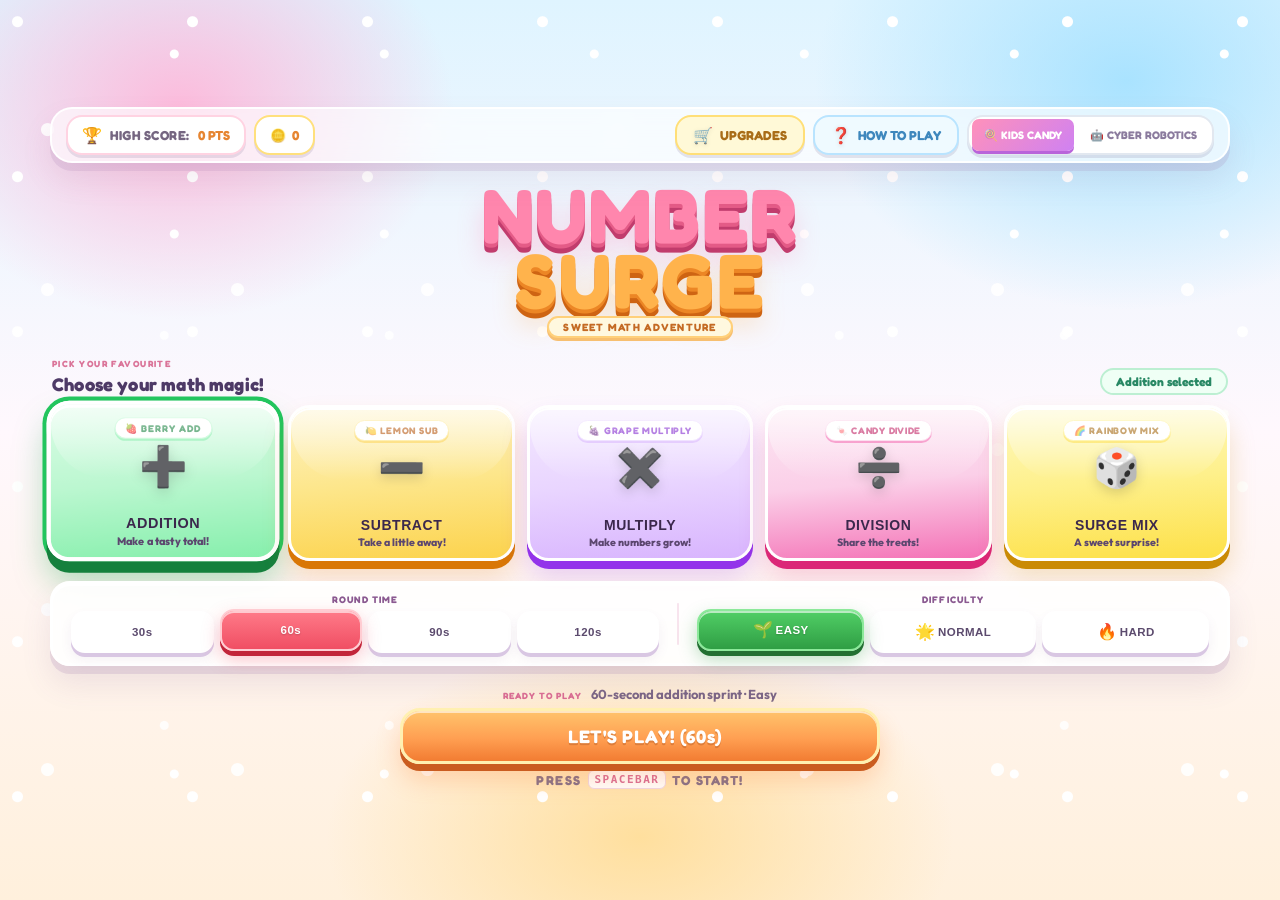
==== commit 7ea7139a: "Remove emojis from action buttons, prompts, and HUD streak labels across both themes" ====
--- a/index.html
+++ b/index.html
@@ -227,7 +227,7 @@
         <!-- Left: Score Panel with Level Pill -->
         <div class="hud-dashboard-box" id="hud-score-box">
           <div class="hud-subhead">
-            <span class="hud-tag">⭐ SCORE</span>
+            <span class="hud-tag">SCORE</span>
             <span class="hud-level-tag" id="level-indicator">LVL 1</span>
           </div>
           <div class="hud-number-digital" id="score-display">0 PTS</div>
@@ -245,7 +245,7 @@
             <div class="speed-meter-track">
               <div id="speed-meter-bar"></div>
             </div>
-            <div class="speed-meter-label">⚡ SPEED SURGE</div>
+            <div class="speed-meter-label">SPEED SURGE</div>
           </div>
         </div>
 
@@ -258,10 +258,10 @@
 
           <div class="hud-dashboard-box" id="hud-combo-box">
             <div class="hud-subhead">
-              <span class="hud-tag">🔥 STREAK</span>
+              <span class="hud-tag">STREAK</span>
             </div>
             <div class="hud-combo-val" id="combo-display">
-              <span id="combo-flame" class="combo-flame">⭐</span>
+              <span id="combo-flame" class="combo-flame"></span>
               <span id="combo-num">0x</span>
             </div>
           </div>
@@ -345,10 +345,10 @@
           <p class="pause-desc">Game is resting! 💤 Come back soon!</p>
           <div class="pause-actions">
             <button id="resume-btn" class="arcade-play-button">
-              <span class="play-btn-content">🚀 KEEP PLAYING!</span>
+              <span class="play-btn-content">KEEP PLAYING!</span>
             </button>
             <button id="pause-menu-btn" class="arcade-secondary-btn">
-              <span>🏠 GO HOME</span>
+              <span>GO HOME</span>
             </button>
           </div>
         </div>
@@ -428,12 +428,12 @@
           <button id="play-again-btn" class="arcade-play-button">
             <span class="play-btn-bevel"></span>
             <span class="play-btn-content">
-              <span>🚀 PLAY AGAIN!</span>
+              <span>PLAY AGAIN!</span>
             </span>
           </button>
 
           <button id="menu-btn" class="arcade-secondary-btn">
-            <span>🏠 HOME MENU</span>
+            <span>HOME MENU</span>
           </button>
         </div>
 
@@ -489,7 +489,7 @@
 
         <div class="pause-actions">
           <button id="close-how-to-play-btn" class="arcade-play-button">
-            <span class="play-btn-content">🚀 GOT IT, LET'S PLAY!</span>
+            <span class="play-btn-content">GOT IT, LET'S PLAY!</span>
           </button>
         </div>
       </div>
@@ -657,7 +657,7 @@
 
         <div class="pause-actions">
           <button id="close-shop-btn" class="arcade-play-button">
-            <span class="play-btn-content">🚀 BACK TO GAME</span>
+            <span class="play-btn-content">BACK TO GAME</span>
           </button>
         </div>
 
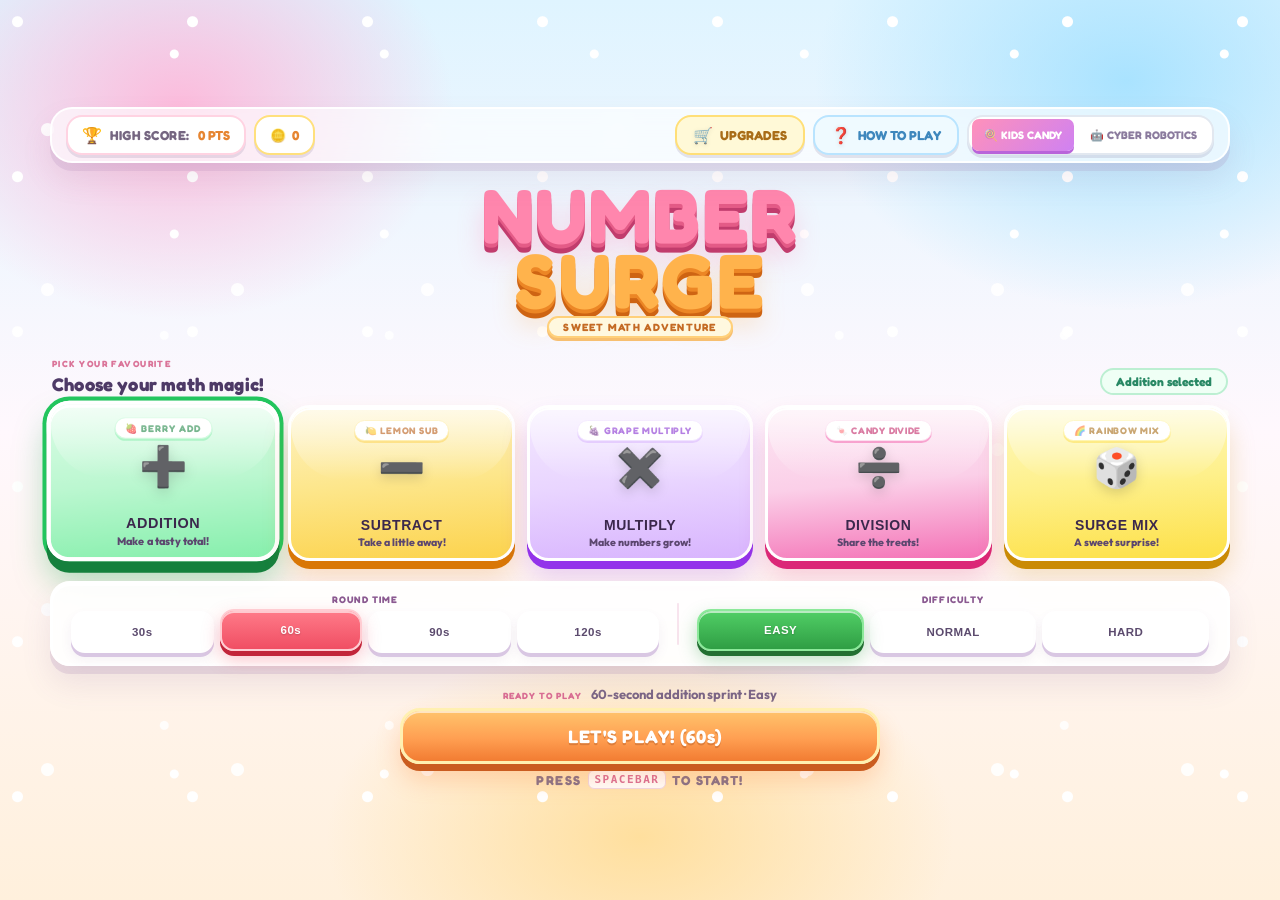
==== commit 6666a912: "Remove emojis from difficulty chips for clean centered text on both themes" ====
--- a/index.html
+++ b/index.html
@@ -180,18 +180,15 @@
 
           <!-- Difficulty Subgroup -->
           <div class="settings-subgroup">
-            <div class="settings-group-title"> DIFFICULTY</div>
+            <div class="settings-group-title">DIFFICULTY</div>
             <div class="time-chips-grid diff-grid" id="diff-grid" role="group" aria-label="Difficulty selector">
               <button class="time-chip active" data-diff="0" aria-pressed="true">
-                <span class="time-chip-icon"></span>
                 <span class="time-chip-val">EASY</span>
               </button>
               <button class="time-chip" data-diff="3" aria-pressed="false">
-                <span class="time-chip-icon"></span>
                 <span class="time-chip-val">NORMAL</span>
               </button>
               <button class="time-chip" data-diff="6" aria-pressed="false">
-                <span class="time-chip-icon"></span>
                 <span class="time-chip-val">HARD</span>
               </button>
             </div>
@@ -456,7 +453,7 @@
           <div class="instruction-step">
             <div class="step-badge">1</div>
             <div class="step-content">
-              <strong>Read the target:</strong> Look at the equation at the top (for example <code>_ + _ = 40</code>).
+              <strong>Read the target:</strong> Look at the equation at the top (for example <code>_&nbsp;+&nbsp;_&nbsp;=&nbsp;40</code>).
             </div>
           </div>
           <div class="instruction-step">
--- a/style.css
+++ b/style.css
@@ -2914,10 +2914,34 @@
   color: #00f2fe;
 }
 
+.step-content code {
+  display: inline-block;
+  white-space: nowrap;
+  padding: 2px 8px;
+  border-radius: 99px;
+  background: #f1f5f9;
+  border: 1.5px solid #cbd5e1;
+  color: #0284c7;
+  font-family: var(--font-hud);
+  font-size: 11.5px;
+  font-weight: 800;
+  vertical-align: baseline;
+  box-shadow: 0 1px 3px rgba(0, 0, 0, 0.06);
+}
+
 body.theme-robotics .step-content code {
+  display: inline-block;
+  white-space: nowrap;
+  padding: 2px 8px;
+  border-radius: 99px;
   background: #0a0e17;
   border: 1px solid #00f2fe;
   color: #00ff88;
+  font-family: var(--font-hud);
+  font-size: 11.5px;
+  font-weight: 800;
+  vertical-align: baseline;
+  box-shadow: 0 0 8px rgba(0, 242, 254, 0.2);
 }
 
 body.theme-robotics #start-screen,
